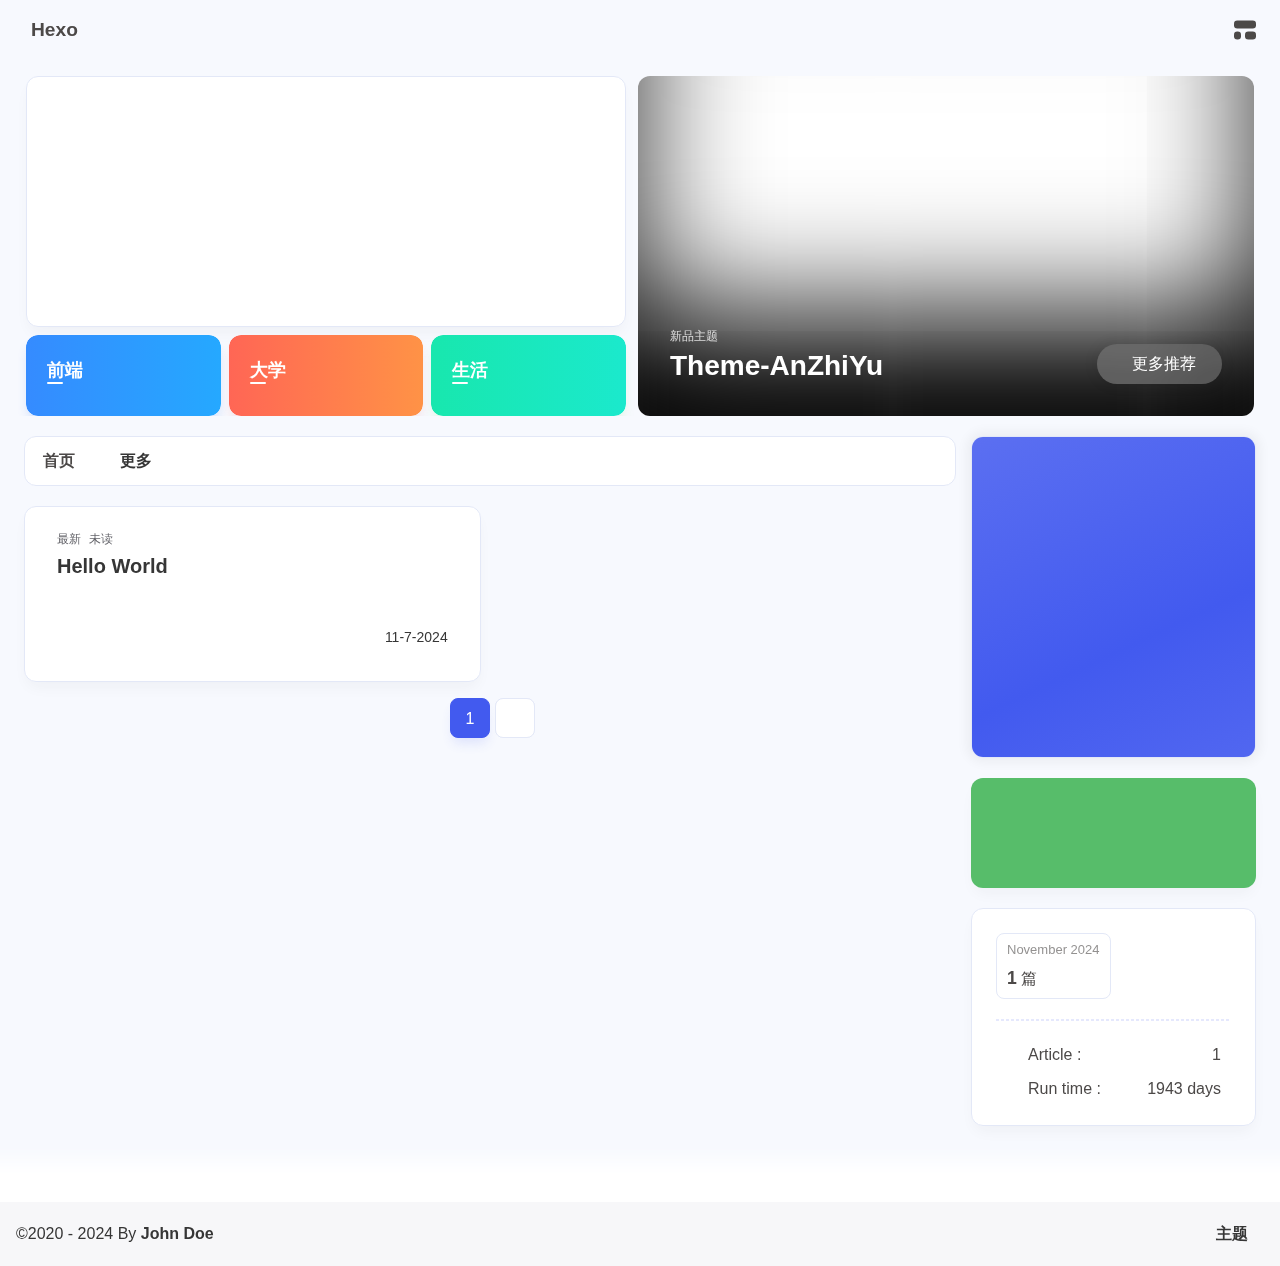
==== index.html @ 33c4eca9 "Site updated: 2024-11-07 22:04:02" ====
<!DOCTYPE html><html lang="en" data-theme="light"><head><meta charset="UTF-8"><meta http-equiv="X-UA-Compatible" content="IE=edge"><meta name="viewport" content="width=device-width, initial-scale=1.0, user-scalable=no"><title>Hexo</title><meta name="author" content="John Doe"><meta name="copyright" content="John Doe"><meta name="format-detection" content="telephone=no"><meta name="theme-color" content="#f7f9fe"><meta name="mobile-web-app-capable" content="yes"><meta name="apple-touch-fullscreen" content="yes"><meta name="apple-mobile-web-app-title" content="Hexo"><meta name="application-name" content="Hexo"><meta name="apple-mobile-web-app-capable" content="yes"><meta name="apple-mobile-web-app-status-bar-style" content="#f7f9fe"><meta property="og:type" content="website"><meta property="og:title" content="Hexo"><meta property="og:url" content="http://example.com/index.html"><meta property="og:site_name" content="Hexo"><meta property="og:description"><meta property="og:locale" content="en"><meta property="og:image" content="https://bu.dusays.com/2023/04/27/64496e511b09c.jpg"><meta property="article:author" content="John Doe"><meta property="article:tag"><meta name="twitter:card" content="summary"><meta name="twitter:image" content="https://bu.dusays.com/2023/04/27/64496e511b09c.jpg"><meta name="description"><link rel="shortcut icon" href="/favicon.ico"><link rel="canonical" href="http://example.com/"><link rel="preconnect" href="//cdn.cbd.int"/><meta name="google-site-verification" content="xxx"/><meta name="baidu-site-verification" content="code-xxx"/><meta name="msvalidate.01" content="xxx"/><link rel="stylesheet" href="/css/index.css"><link rel="stylesheet" href="https://cdn.cbd.int/node-snackbar@0.1.16/dist/snackbar.min.css" media="print" onload="this.media='all'"><link rel="stylesheet" href="https://cdn.cbd.int/@fancyapps/ui@5.0.28/dist/fancybox/fancybox.css" media="print" onload="this.media='all'"><script>const GLOBAL_CONFIG = {
  linkPageTop: undefined,
  peoplecanvas: {"enable":true,"img":"https://upload-bbs.miyoushe.com/upload/2024/07/27/125766904/ba62475f396df9de3316a08ed9e65d86_5680958632268053399..png"},
  postHeadAiDescription: {"enable":true,"gptName":"AnZhiYu","mode":"local","switchBtn":false,"btnLink":"https://afdian.net/item/886a79d4db6711eda42a52540025c377","randomNum":3,"basicWordCount":1000,"key":"xxxx","Referer":"https://xx.xx/"},
  diytitle: {"enable":true,"leaveTitle":"w(ﾟДﾟ)w 不要走！再看看嘛！","backTitle":"♪(^∇^*)欢迎肥来！"},
  LA51: undefined,
  greetingBox: undefined,
  twikooEnvId: '',
  commentBarrageConfig:undefined,
  music_page_default: "nav_music",
  root: '/',
  preloader: {"source":3},
  friends_vue_info: undefined,
  navMusic: true,
  mainTone: undefined,
  authorStatus: undefined,
  algolia: undefined,
  localSearch: undefined,
  translate: {"defaultEncoding":2,"translateDelay":0,"msgToTraditionalChinese":"繁","msgToSimplifiedChinese":"简","rightMenuMsgToTraditionalChinese":"转为繁体","rightMenuMsgToSimplifiedChinese":"转为简体"},
  noticeOutdate: undefined,
  highlight: {"plugin":"highlight.js","highlightCopy":true,"highlightLang":true,"highlightHeightLimit":330},
  copy: {
    success: 'Copy successfully',
    error: 'Copy error',
    noSupport: 'The browser does not support'
  },
  relativeDate: {
    homepage: false,
    simplehomepage: true,
    post: false
  },
  runtime: 'days',
  date_suffix: {
    just: 'Just',
    min: 'minutes ago',
    hour: 'hours ago',
    day: 'days ago',
    month: 'months ago'
  },
  copyright: {"copy":true,"copyrightEbable":false,"limitCount":50,"languages":{"author":"Author: John Doe","link":"Link: ","source":"Source: Hexo","info":"Copyright is owned by the author. For commercial reprints, please contact the author for authorization. For non-commercial reprints, please indicate the source.","copySuccess":"Copy success, copy and reprint please mark the address of this article"}},
  lightbox: 'fancybox',
  Snackbar: {"chs_to_cht":"Traditional Chinese Activated Manually","cht_to_chs":"Simplified Chinese Activated Manually","day_to_night":"Dark Mode Activated Manually","night_to_day":"Light Mode Activated Manually","bgLight":"#425AEF","bgDark":"#1f1f1f","position":"top-center"},
  source: {
    justifiedGallery: {
      js: 'https://cdn.cbd.int/flickr-justified-gallery@2.1.2/dist/fjGallery.min.js',
      css: 'https://cdn.cbd.int/flickr-justified-gallery@2.1.2/dist/fjGallery.css'
    }
  },
  isPhotoFigcaption: false,
  islazyload: true,
  isAnchor: false,
  shortcutKey: undefined,
  autoDarkmode: true
}</script><script id="config-diff">var GLOBAL_CONFIG_SITE = {
  configTitle: 'Hexo',
  title: 'Hexo',
  postAI: '',
  pageFillDescription: '',
  isPost: false,
  isHome: true,
  isHighlightShrink: false,
  isToc: false,
  postUpdate: '2024-11-07 22:03:52',
  postMainColor: '',
}</script><noscript><style type="text/css">
  #nav {
    opacity: 1
  }
  .justified-gallery img {
    opacity: 1
  }

  #recent-posts time,
  #post-meta time {
    display: inline !important
  }
</style></noscript><script>(win=>{
      win.saveToLocal = {
        set: (key, value, ttl) => {
          if (ttl === 0) return
          const now = Date.now()
          const expiry = now + ttl * 86400000
          const item = {
            value,
            expiry
          }
          localStorage.setItem(key, JSON.stringify(item))
        },
      
        get: key => {
          const itemStr = localStorage.getItem(key)
      
          if (!itemStr) {
            return undefined
          }
          const item = JSON.parse(itemStr)
          const now = Date.now()
      
          if (now > item.expiry) {
            localStorage.removeItem(key)
            return undefined
          }
          return item.value
        }
      }
    
      win.getScript = (url, attr = {}) => new Promise((resolve, reject) => {
        const script = document.createElement('script')
        script.src = url
        script.async = true
        script.onerror = reject
        script.onload = script.onreadystatechange = function() {
          const loadState = this.readyState
          if (loadState && loadState !== 'loaded' && loadState !== 'complete') return
          script.onload = script.onreadystatechange = null
          resolve()
        }

        Object.keys(attr).forEach(key => {
          script.setAttribute(key, attr[key])
        })

        document.head.appendChild(script)
      })
    
      win.getCSS = (url, id = false) => new Promise((resolve, reject) => {
        const link = document.createElement('link')
        link.rel = 'stylesheet'
        link.href = url
        if (id) link.id = id
        link.onerror = reject
        link.onload = link.onreadystatechange = function() {
          const loadState = this.readyState
          if (loadState && loadState !== 'loaded' && loadState !== 'complete') return
          link.onload = link.onreadystatechange = null
          resolve()
        }
        document.head.appendChild(link)
      })
    
      win.activateDarkMode = () => {
        document.documentElement.setAttribute('data-theme', 'dark')
        if (document.querySelector('meta[name="theme-color"]') !== null) {
          document.querySelector('meta[name="theme-color"]').setAttribute('content', '#18171d')
        }
      }
      win.activateLightMode = () => {
        document.documentElement.setAttribute('data-theme', 'light')
        if (document.querySelector('meta[name="theme-color"]') !== null) {
          document.querySelector('meta[name="theme-color"]').setAttribute('content', '#f7f9fe')
        }
      }
      const t = saveToLocal.get('theme')
    
          const isDarkMode = window.matchMedia('(prefers-color-scheme: dark)').matches
          const isLightMode = window.matchMedia('(prefers-color-scheme: light)').matches
          const isNotSpecified = window.matchMedia('(prefers-color-scheme: no-preference)').matches
          const hasNoSupport = !isDarkMode && !isLightMode && !isNotSpecified

          if (t === undefined) {
            if (isLightMode) activateLightMode()
            else if (isDarkMode) activateDarkMode()
            else if (isNotSpecified || hasNoSupport) {
              const now = new Date()
              const hour = now.getHours()
              const isNight = hour <= 6 || hour >= 18
              isNight ? activateDarkMode() : activateLightMode()
            }
            window.matchMedia('(prefers-color-scheme: dark)').addListener(e => {
              if (saveToLocal.get('theme') === undefined) {
                e.matches ? activateDarkMode() : activateLightMode()
              }
            })
          } else if (t === 'light') activateLightMode()
          else activateDarkMode()
        
      const asideStatus = saveToLocal.get('aside-status')
      if (asideStatus !== undefined) {
        if (asideStatus === 'hide') {
          document.documentElement.classList.add('hide-aside')
        } else {
          document.documentElement.classList.remove('hide-aside')
        }
      }
    
      const detectApple = () => {
        if(/iPad|iPhone|iPod|Macintosh/.test(navigator.userAgent)){
          document.documentElement.classList.add('apple')
        }
      }
      detectApple()
    })(window)</script><meta name="generator" content="Hexo 7.3.0"></head><body data-type="anzhiyu"><div id="web_bg"></div><div id="an_music_bg"></div><div id="loading-box" onclick="document.getElementById(&quot;loading-box&quot;).classList.add(&quot;loaded&quot;)"><div class="loading-bg"><img class="loading-img nolazyload" alt="加载头像" src="https://npm.elemecdn.com/anzhiyu-blog-static@1.0.4/img/avatar.jpg"/><div class="loading-image-dot"></div></div></div><script>const preloader = {
  endLoading: () => {
    document.getElementById('loading-box').classList.add("loaded");
  },
  initLoading: () => {
    document.getElementById('loading-box').classList.remove("loaded")
  }
}
window.addEventListener('load',()=> { preloader.endLoading() })
setTimeout(function(){preloader.endLoading();},10000)

if (true) {
  document.addEventListener('pjax:send', () => { preloader.initLoading() })
  document.addEventListener('pjax:complete', () => { preloader.endLoading() })
}</script><link rel="stylesheet" href="https://cdn.cbd.int/anzhiyu-theme-static@1.1.10/progress_bar/progress_bar.css"/><script async="async" src="https://cdn.cbd.int/pace-js@1.2.4/pace.min.js" data-pace-options="{ &quot;restartOnRequestAfter&quot;:false,&quot;eventLag&quot;:false}"></script><div class="page" id="body-wrap"><header class="not-top-img" id="page-header"><nav id="nav"><div id="nav-group"><span id="blog_name"><a id="site-name" href="/" accesskey="h"><div class="title">Hexo</div><i class="anzhiyufont anzhiyu-icon-house-chimney"></i></a></span><div class="mask-name-container"><div id="name-container"><a id="page-name" href="javascript:anzhiyu.scrollToDest(0, 500)">PAGE_NAME</a></div></div><div id="menus"></div><div id="nav-right"><div class="nav-button" id="randomPost_button"><a class="site-page" onclick="toRandomPost()" title="随机前往一个文章" href="javascript:void(0);"><i class="anzhiyufont anzhiyu-icon-dice"></i></a></div><input id="center-console" type="checkbox"/><label class="widget" for="center-console" title="中控台" onclick="anzhiyu.switchConsole();"><i class="left"></i><i class="widget center"></i><i class="widget right"></i></label><div id="console"><div class="console-card-group-reward"><ul class="reward-all console-card"><li class="reward-item"><a href="https://npm.elemecdn.com/anzhiyu-blog@1.1.6/img/post/common/qrcode-weichat.png" target="_blank"><img class="post-qr-code-img" alt="微信" src= "[data-uri]" onerror="this.onerror=null,this.src=&quot;/img/404.jpg&quot;" data-lazy-src="https://npm.elemecdn.com/anzhiyu-blog@1.1.6/img/post/common/qrcode-weichat.png"/></a><div class="post-qr-code-desc">微信</div></li><li class="reward-item"><a href="https://npm.elemecdn.com/anzhiyu-blog@1.1.6/img/post/common/qrcode-alipay.png" target="_blank"><img class="post-qr-code-img" alt="支付宝" src= "[data-uri]" onerror="this.onerror=null,this.src=&quot;/img/404.jpg&quot;" data-lazy-src="https://npm.elemecdn.com/anzhiyu-blog@1.1.6/img/post/common/qrcode-alipay.png"/></a><div class="post-qr-code-desc">支付宝</div></li></ul></div><div class="console-card-group"><div class="console-card-group-left"><div class="console-card" id="card-newest-comments"><div class="card-content"><div class="author-content-item-tips">互动</div><span class="author-content-item-title"> Newest Comments</span></div><div class="aside-list"><span>loading...</span></div></div></div><div class="console-card-group-right"><div class="console-card tags"><div class="card-content"><div class="author-content-item-tips">兴趣点</div><span class="author-content-item-title">寻找你感兴趣的领域</span></div></div><div class="console-card history"><div class="item-headline"><i class="anzhiyufont anzhiyu-icon-box-archiv"></i><span>文章</span></div><div class="card-archives"><div class="item-headline"><i class="anzhiyufont anzhiyu-icon-archive"></i><span>Archives</span></div><ul class="card-archive-list"><li class="card-archive-list-item"><a class="card-archive-list-link" href="/archives/2024/11/"><span class="card-archive-list-date">November 2024</span><div class="card-archive-list-count-group"><span class="card-archive-list-count">1</span><span>篇</span></div></a></li></ul></div><hr/></div></div></div><div class="button-group"><div class="console-btn-item"><a class="darkmode_switchbutton" title="显示模式切换" href="javascript:void(0);"><i class="anzhiyufont anzhiyu-icon-moon"></i></a></div><div class="console-btn-item" id="consoleHideAside" onclick="anzhiyu.hideAsideBtn()" title="边栏显示控制"><a class="asideSwitch"><i class="anzhiyufont anzhiyu-icon-arrows-left-right"></i></a></div><div class="console-btn-item" id="consoleMusic" onclick="anzhiyu.musicToggle()" title="音乐开关"><a class="music-switch"><i class="anzhiyufont anzhiyu-icon-music"></i></a></div></div><div class="console-mask" onclick="anzhiyu.hideConsole()" href="javascript:void(0);"></div></div><div class="nav-button" id="nav-totop"><a class="totopbtn" href="javascript:void(0);"><i class="anzhiyufont anzhiyu-icon-arrow-up"></i><span id="percent" onclick="anzhiyu.scrollToDest(0,500)">0</span></a></div><div id="toggle-menu"><a class="site-page" href="javascript:void(0);" title="切换"><i class="anzhiyufont anzhiyu-icon-bars"></i></a></div></div></div></nav></header><main id="blog-container"><div id="home_top"><div class="swiper_container_card" style="height: auto;width: 100%"><div id="bannerGroup"><div id="random-banner"><canvas id="peoplecanvas"></canvas><a id="random-hover" href="javascript:toRandomPost()"><i class="anzhiyufont anzhiyu-icon-paper-plane"></i><div class="bannerText">随便逛逛<i class="anzhiyufont anzhiyu-icon-arrow-right"></i></div></a></div><div class="categoryGroup"><div class="categoryItem" style="box-shadow:var(--anzhiyu-shadow-blue)"><a class="categoryButton blue" href="/categories/%E5%89%8D%E7%AB%AF%E5%BC%80%E5%8F%91/"><span class="categoryButtonText">前端</span><i class="anzhiyufont anzhiyu-icon-dove"></i></a></div><div class="categoryItem" style="box-shadow:var(--anzhiyu-shadow-red)"><a class="categoryButton red" href="/categories/%E5%A4%A7%E5%AD%A6%E7%94%9F%E6%B6%AF/"><span class="categoryButtonText">大学</span><i class="anzhiyufont anzhiyu-icon-fire"></i></a></div><div class="categoryItem" style="box-shadow:var(--anzhiyu-shadow-green)"><a class="categoryButton green" href="/categories/%E7%94%9F%E6%B4%BB%E6%97%A5%E5%B8%B8/"><span class="categoryButtonText">生活</span><i class="anzhiyufont anzhiyu-icon-book"></i></a></div></div></div><div class="topGroup"><div class="recent-post-item" onclick="pjax.loadUrl(&quot;/2024/11/07/hello-world/&quot;)"><div class="post_cover left_radius"><a href="2024/11/07/hello-world/" title="Hello World"><span class="recent-post-top-text">荐</span><img class="post_bg" onerror="this.onerror=null;this.src='/img/404.jpg'" alt="cover"></a></div><div class="recent-post-info"><a class="article-title" href="2024/11/07/hello-world/" title="Hello World">Hello World</a></div></div><a class="todayCard" id="todayCard" target="_blank" rel="noopener" href="https://docs.anheyu.com/" style="z-index: 1;"><div class="todayCard-info"><div class="todayCard-tips">新品主题</div><div class="todayCard-title">Theme-AnZhiYu</div></div><img class="todayCard-cover" src= "[data-uri]" onerror="this.onerror=null,this.src=&quot;/img/404.jpg&quot;" data-lazy-src="https://bu.dusays.com/2023/05/13/645fa3cf90d70.webp" onerror="this.onerror=null;this.src='/img/404.jpg'" alt="封面"><div class="banner-button-group"><div class="banner-button" onclick="event.stopPropagation();event.preventDefault();anzhiyu.hideTodayCard();"><i class="anzhiyufont anzhiyu-icon-arrow-circle-right"></i><span class="banner-button-text">更多推荐</span></div></div></a></div><link rel="stylesheet"></div></div><div class="layout" id="content-inner"><div class="recent-posts" id="recent-posts"><div id="categoryBar"><div class="category-bar" id="category-bar"><div id="catalog-bar"><div id="catalog-list"><div class="catalog-list-item" id="首页"><a href="/">首页</a></div></div><div class="category-bar-next" id="category-bar-next" onclick="anzhiyu.scrollCategoryBarToRight()"><i class="anzhiyufont anzhiyu-icon-angle-double-right"></i></div><a class="catalog-more" href="/categories/">更多</a></div></div></div><div class="recent-post-item lastestpost-item" onclick="pjax.loadUrl('/2024/11/07/hello-world/')"><div class="recent-post-info no-cover"><div class="recent-post-info-top"><div class="recent-post-info-top-tips"><span class="newPost">最新</span><a class="unvisited-post" href="/2024/11/07/hello-world/" title="Hello World">未读</a></div><a class="article-title" href="/2024/11/07/hello-world/" title="Hello World">Hello World</a></div><div class="article-meta-wrap"><span class="post-meta-date"><i class="anzhiyufont anzhiyu-icon-calendar-days" style="font-size: 15px; display:none"></i><span class="article-meta-label">Created</span><time datetime="2024-11-07T13:54:22.988Z" title="Created 2024-11-07 21:54:22" time="2024-11-07 21:54:22">2024-11-07</time><time class="time_hidden" datetime="2024-11-07T13:54:22.988Z" title="Updated 2024-11-07 21:54:22" time="2024-11-07 21:54:22">2024-11-07</time></span></div><div class="content">Welcome to Hexo! This is your very first post. Check documentation for more info. If you get any problems when using Hexo, you can find the answer in troubleshooting or you can ask me on GitHub.
Quick StartCreate a new post1$ hexo new &quot;My New Post&quot;

More info: Writing
Run server1$ hexo server

More info: Server
Generate static files1$ hexo generate

More info: Generating
Deploy to remote sites1$ hexo deploy

More info: Deployment
</div></div></div><nav id="pagination"><div class="pagination"><span class="page-number current">1</span><div class="toPageGroup"><input id="toPageText" oninput="value=value.replace(/[^0-9]/g,'')" maxlength="3" onkeyup="this.value=this.value.replace(/[^u4e00-u9fa5w]/g,'')" aria-label="toPage"><a id="toPageButton" onclick="anzhiyu.toPage()"><i class="anzhiyufont anzhiyu-icon-angles-right" style="font-weight: inherit; font-size: 1rem;"></i></a></div></div></nav></div><div class="aside-content" id="aside-content"><div class="card-widget card-info"><div class="card-content"><div class="author-info-avatar"><img class="avatar-img" src= "[data-uri]" onerror="this.onerror=null,this.src=&quot;/img/404.jpg&quot;" data-lazy-src="https://bu.dusays.com/2023/04/27/64496e511b09c.jpg" onerror="this.onerror=null;this.src='/img/friend_404.gif'" alt="avatar"/></div><div class="author-info__description"></div></div></div><div class="card-widget anzhiyu-right-widget" id="card-wechat" onclick="null"><div id="flip-wrapper"><div id="flip-content"><div class="face" style="background: url(https://bu.dusays.com/2023/01/13/63c02edf44033.png) center center / 100% no-repeat"></div><div class="back face" style="background: url(https://bu.dusays.com/2023/05/13/645fa415e8694.png) center center / 100% no-repeat"></div></div></div></div><div class="sticky_layout"><div class="card-widget"><div class="card-archives"><div class="item-headline"><i class="anzhiyufont anzhiyu-icon-archive"></i><span>Archives</span></div><ul class="card-archive-list"><li class="card-archive-list-item"><a class="card-archive-list-link" href="/archives/2024/11/"><span class="card-archive-list-date">November 2024</span><div class="card-archive-list-count-group"><span class="card-archive-list-count">1</span><span>篇</span></div></a></li></ul></div><hr/><div class="card-webinfo"><div class="item-headline"><i class="anzhiyufont anzhiyu-icon-chart-line"></i><span>Info</span></div><div class="webinfo"><div class="webinfo-item"><div class="webinfo-item-title"><i class="anzhiyufont anzhiyu-icon-file-lines"></i><div class="item-name">Article :</div></div><div class="item-count">1</div></div><div class="webinfo-item"><div class="webinfo-item-title"><i class="anzhiyufont anzhiyu-icon-stopwatch"></i><div class="item-name">Run time :</div></div><div class="item-count" id="runtimeshow" data-publishDate="2021-03-31T16:00:00.000Z"><i class="anzhiyufont anzhiyu-icon-spinner anzhiyu-spin"></i></div></div></div></div></div></div></div></div></main><footer id="footer"><div id="footer-wrap"></div><div id="footer-bar"><div class="footer-bar-links"><div class="footer-bar-left"><div id="footer-bar-tips"><div class="copyright">&copy;2020 - 2024 By <a class="footer-bar-link" href="/" title="John Doe" target="_blank">John Doe</a></div></div><div id="footer-type-tips"></div></div><div class="footer-bar-right"><a class="footer-bar-link" target="_blank" rel="noopener" href="https://github.com/anzhiyu-c/hexo-theme-anzhiyu" title="主题">主题</a></div></div></div></footer></div><div id="sidebar"><div id="menu-mask"></div><div id="sidebar-menus"><div class="sidebar-site-data site-data is-center"><a href="/archives/" title="archive"><div class="headline">Articles</div><div class="length-num">1</div></a><a href="/tags/" title="tag"><div class="headline">Tags</div><div class="length-num">0</div></a><a href="/categories/" title="category"><div class="headline">Categories</div><div class="length-num">0</div></a></div><span class="sidebar-menu-item-title">Function</span><div class="sidebar-menu-item"><a class="darkmode_switchbutton menu-child" href="javascript:void(0);" title="Display Mode"><i class="anzhiyufont anzhiyu-icon-circle-half-stroke"></i><span>Display Mode</span></a></div><div class="back-menu-list-groups"><div class="back-menu-list-group"><div class="back-menu-list-title">网页</div><div class="back-menu-list"><a class="back-menu-item" target="_blank" rel="noopener" href="https://blog.anheyu.com/" title="博客"><img class="back-menu-item-icon" src= "[data-uri]" onerror="this.onerror=null,this.src=&quot;/img/404.jpg&quot;" data-lazy-src="/img/favicon.ico" alt="博客"/><span class="back-menu-item-text">博客</span></a></div></div><div class="back-menu-list-group"><div class="back-menu-list-title">项目</div><div class="back-menu-list"><a class="back-menu-item" target="_blank" rel="noopener" href="https://image.anheyu.com/" title="安知鱼图床"><img class="back-menu-item-icon" src= "[data-uri]" onerror="this.onerror=null,this.src=&quot;/img/404.jpg&quot;" data-lazy-src="https://image.anheyu.com/favicon.ico" alt="安知鱼图床"/><span class="back-menu-item-text">安知鱼图床</span></a></div></div></div><span class="sidebar-menu-item-title">标签</span></div></div><div id="rightside"><div id="rightside-config-hide"><button id="translateLink" type="button" title="Switch Between Traditional Chinese And Simplified Chinese">繁</button><button id="darkmode" type="button" title="Switch Between Light And Dark Mode"><i class="anzhiyufont anzhiyu-icon-circle-half-stroke"></i></button><button id="hide-aside-btn" type="button" title="Toggle between single-column and double-column"><i class="anzhiyufont anzhiyu-icon-arrows-left-right"></i></button></div><div id="rightside-config-show"><button id="rightside-config" type="button" title="Setting"><i class="anzhiyufont anzhiyu-icon-gear"></i></button><button id="go-up" type="button" title="Back To Top"><i class="anzhiyufont anzhiyu-icon-arrow-up"></i></button></div></div><div id="nav-music"><a id="nav-music-hoverTips" onclick="anzhiyu.musicToggle()" accesskey="m">播放音乐</a><div id="console-music-bg"></div><meting-js id="8152976493" server="netease" type="playlist" mutex="true" preload="none" theme="var(--anzhiyu-main)" data-lrctype="0" order="random" volume="0.7"></meting-js></div><div id="rightMenu"><div class="rightMenu-group rightMenu-small"><div class="rightMenu-item" id="menu-backward"><i class="anzhiyufont anzhiyu-icon-arrow-left"></i></div><div class="rightMenu-item" id="menu-forward"><i class="anzhiyufont anzhiyu-icon-arrow-right"></i></div><div class="rightMenu-item" id="menu-refresh"><i class="anzhiyufont anzhiyu-icon-arrow-rotate-right" style="font-size: 1rem;"></i></div><div class="rightMenu-item" id="menu-top"><i class="anzhiyufont anzhiyu-icon-arrow-up"></i></div></div><div class="rightMenu-group rightMenu-line rightMenuPlugin"><div class="rightMenu-item" id="menu-copytext"><i class="anzhiyufont anzhiyu-icon-copy"></i><span>复制选中文本</span></div><div class="rightMenu-item" id="menu-pastetext"><i class="anzhiyufont anzhiyu-icon-paste"></i><span>粘贴文本</span></div><a class="rightMenu-item" id="menu-commenttext"><i class="anzhiyufont anzhiyu-icon-comment-medical"></i><span>引用到评论</span></a><div class="rightMenu-item" id="menu-newwindow"><i class="anzhiyufont anzhiyu-icon-window-restore"></i><span>新窗口打开</span></div><div class="rightMenu-item" id="menu-copylink"><i class="anzhiyufont anzhiyu-icon-link"></i><span>复制链接地址</span></div><div class="rightMenu-item" id="menu-copyimg"><i class="anzhiyufont anzhiyu-icon-images"></i><span>复制此图片</span></div><div class="rightMenu-item" id="menu-downloadimg"><i class="anzhiyufont anzhiyu-icon-download"></i><span>下载此图片</span></div><div class="rightMenu-item" id="menu-newwindowimg"><i class="anzhiyufont anzhiyu-icon-window-restore"></i><span>新窗口打开图片</span></div><div class="rightMenu-item" id="menu-search"><i class="anzhiyufont anzhiyu-icon-magnifying-glass"></i><span>站内搜索</span></div><div class="rightMenu-item" id="menu-searchBaidu"><i class="anzhiyufont anzhiyu-icon-magnifying-glass"></i><span>百度搜索</span></div><div class="rightMenu-item" id="menu-music-toggle"><i class="anzhiyufont anzhiyu-icon-play"></i><span>播放音乐</span></div><div class="rightMenu-item" id="menu-music-back"><i class="anzhiyufont anzhiyu-icon-backward"></i><span>切换到上一首</span></div><div class="rightMenu-item" id="menu-music-forward"><i class="anzhiyufont anzhiyu-icon-forward"></i><span>切换到下一首</span></div><div class="rightMenu-item" id="menu-music-playlist" onclick="window.open(&quot;https://y.qq.com/n/ryqq/playlist/8802438608&quot;, &quot;_blank&quot;);" style="display: none;"><i class="anzhiyufont anzhiyu-icon-radio"></i><span>查看所有歌曲</span></div><div class="rightMenu-item" id="menu-music-copyMusicName"><i class="anzhiyufont anzhiyu-icon-copy"></i><span>复制歌名</span></div></div><div class="rightMenu-group rightMenu-line rightMenuOther"><a class="rightMenu-item menu-link" id="menu-randomPost"><i class="anzhiyufont anzhiyu-icon-shuffle"></i><span>随便逛逛</span></a><a class="rightMenu-item menu-link" href="/categories/"><i class="anzhiyufont anzhiyu-icon-cube"></i><span>博客分类</span></a><a class="rightMenu-item menu-link" href="/tags/"><i class="anzhiyufont anzhiyu-icon-tags"></i><span>文章标签</span></a></div><div class="rightMenu-group rightMenu-line rightMenuOther"><a class="rightMenu-item" id="menu-copy" href="javascript:void(0);"><i class="anzhiyufont anzhiyu-icon-copy"></i><span>复制地址</span></a><a class="rightMenu-item" id="menu-commentBarrage" href="javascript:void(0);"><i class="anzhiyufont anzhiyu-icon-message"></i><span class="menu-commentBarrage-text">关闭热评</span></a><a class="rightMenu-item" id="menu-darkmode" href="javascript:void(0);"><i class="anzhiyufont anzhiyu-icon-circle-half-stroke"></i><span class="menu-darkmode-text">深色模式</span></a><a class="rightMenu-item" id="menu-translate" href="javascript:void(0);"><i class="anzhiyufont anzhiyu-icon-language"></i><span>轉為繁體</span></a></div></div><div id="rightmenu-mask"></div><div><script src="/js/utils.js"></script><script src="/js/main.js"></script><script src="/js/tw_cn.js"></script><script src="https://cdn.cbd.int/@fancyapps/ui@5.0.28/dist/fancybox/fancybox.umd.js"></script><script src="https://cdn.cbd.int/instant.page@5.2.0/instantpage.js" type="module"></script><script src="https://cdn.cbd.int/vanilla-lazyload@17.8.5/dist/lazyload.iife.min.js"></script><script src="https://cdn.cbd.int/node-snackbar@0.1.16/dist/snackbar.min.js"></script><canvas id="universe"></canvas><script async src="https://npm.elemecdn.com/anzhiyu-theme-static@1.0.0/dark/dark.js"></script><script>// 消除控制台打印
var HoldLog = console.log;
console.log = function () {};
let now1 = new Date();
queueMicrotask(() => {
  const Log = function () {
    HoldLog.apply(console, arguments);
  }; //在恢复前输出日志
  const grt = new Date("04/01/2021 00:00:00"); //此处修改你的建站时间或者网站上线时间
  now1.setTime(now1.getTime() + 250);
  const days = (now1 - grt) / 1000 / 60 / 60 / 24;
  const dnum = Math.floor(days);
  const ascll = [
    `欢迎使用安知鱼!`,
    `生活明朗, 万物可爱`,
    `
        
       █████╗ ███╗   ██╗███████╗██╗  ██╗██╗██╗   ██╗██╗   ██╗
      ██╔══██╗████╗  ██║╚══███╔╝██║  ██║██║╚██╗ ██╔╝██║   ██║
      ███████║██╔██╗ ██║  ███╔╝ ███████║██║ ╚████╔╝ ██║   ██║
      ██╔══██║██║╚██╗██║ ███╔╝  ██╔══██║██║  ╚██╔╝  ██║   ██║
      ██║  ██║██║ ╚████║███████╗██║  ██║██║   ██║   ╚██████╔╝
      ╚═╝  ╚═╝╚═╝  ╚═══╝╚══════╝╚═╝  ╚═╝╚═╝   ╚═╝    ╚═════╝
        
        `,
    "已上线",
    dnum,
    "天",
    "©2020 By 安知鱼 V1.6.14",
  ];
  const ascll2 = [`NCC2-036`, `调用前置摄像头拍照成功，识别为【小笨蛋】.`, `Photo captured: `, `🤪`];

  setTimeout(
    Log.bind(
      console,
      `\n%c${ascll[0]} %c ${ascll[1]} %c ${ascll[2]} %c${ascll[3]}%c ${ascll[4]}%c ${ascll[5]}\n\n%c ${ascll[6]}\n`,
      "color:#425AEF",
      "",
      "color:#425AEF",
      "color:#425AEF",
      "",
      "color:#425AEF",
      ""
    )
  );
  setTimeout(
    Log.bind(
      console,
      `%c ${ascll2[0]} %c ${ascll2[1]} %c \n${ascll2[2]} %c\n${ascll2[3]}\n`,
      "color:white; background-color:#4fd953",
      "",
      "",
      'background:url("https://npm.elemecdn.com/anzhiyu-blog@1.1.6/img/post/common/tinggge.gif") no-repeat;font-size:450%'
    )
  );

  setTimeout(Log.bind(console, "%c WELCOME %c 你好，小笨蛋.", "color:white; background-color:#4f90d9", ""));

  setTimeout(
    console.warn.bind(
      console,
      "%c ⚡ Powered by 安知鱼 %c 你正在访问 John Doe 的博客.",
      "color:white; background-color:#f0ad4e",
      ""
    )
  );

  setTimeout(Log.bind(console, "%c W23-12 %c 你已打开控制台.", "color:white; background-color:#4f90d9", ""));

  setTimeout(
    console.warn.bind(console, "%c S013-782 %c 你现在正处于监控中.", "color:white; background-color:#d9534f", "")
  );
});</script><script async src="/anzhiyu/random.js"></script><div class="js-pjax"><script>if (typeof gsap === "object") {
  getScript("/js/anzhiyu/people.js", {defer:true})
} else {
  getScript("https://cdn.cbd.int/anzhiyu-theme-static@1.0.0/gsap/gsap.min.js").then(()=>{
    getScript("/js/anzhiyu/people.js", {defer:true})
  });
}</script><input type="hidden" name="page-type" id="page-type" value="anzhiyu"></div><script>var visitorMail = "";
</script><script async data-pjax src="https://cdn.cbd.int/anzhiyu-theme-static@1.0.0/waterfall/waterfall.js"></script><script src="https://lf3-cdn-tos.bytecdntp.com/cdn/expire-1-M/qrcodejs/1.0.0/qrcode.min.js"></script><link rel="stylesheet" href="https://cdn.cbd.int/anzhiyu-theme-static@1.1.9/icon/ali_iconfont_css.css"><link rel="stylesheet" href="https://cdn.cbd.int/anzhiyu-theme-static@1.0.0/aplayer/APlayer.min.css" media="print" onload="this.media='all'"><script src="https://cdn.cbd.int/anzhiyu-blog-static@1.0.1/js/APlayer.min.js"></script><script src="https://cdn.cbd.int/hexo-anzhiyu-music@1.0.1/assets/js/Meting2.min.js"></script><script src="https://cdn.cbd.int/pjax@0.2.8/pjax.min.js"></script><script>let pjaxSelectors = ["head > title","#config-diff","#body-wrap","#rightside-config-hide","#rightside-config-show",".js-pjax"]
var pjax = new Pjax({
  elements: 'a:not([target="_blank"])',
  selectors: pjaxSelectors,
  cacheBust: false,
  analytics: false,
  scrollRestoration: false
})

document.addEventListener('pjax:send', function () {
  // removeEventListener scroll 
  anzhiyu.removeGlobalFnEvent('pjax')
  anzhiyu.removeGlobalFnEvent('themeChange')

  document.getElementById('rightside').classList.remove('rightside-show')
  
  if (window.aplayers) {
    for (let i = 0; i < window.aplayers.length; i++) {
      if (!window.aplayers[i].options.fixed) {
        window.aplayers[i].destroy()
      }
    }
  }

  typeof typed === 'object' && typed.destroy()

  //reset readmode
  const $bodyClassList = document.body.classList
  $bodyClassList.contains('read-mode') && $bodyClassList.remove('read-mode')
})

document.addEventListener('pjax:complete', function () {
  window.refreshFn()

  document.querySelectorAll('script[data-pjax]').forEach(item => {
    const newScript = document.createElement('script')
    const content = item.text || item.textContent || item.innerHTML || ""
    Array.from(item.attributes).forEach(attr => newScript.setAttribute(attr.name, attr.value))
    newScript.appendChild(document.createTextNode(content))
    item.parentNode.replaceChild(newScript, item)
  })

  GLOBAL_CONFIG.islazyload && window.lazyLoadInstance.update()

  typeof panguInit === 'function' && panguInit()

  // google analytics
  typeof gtag === 'function' && gtag('config', '', {'page_path': window.location.pathname});

  // baidu analytics
  typeof _hmt === 'object' && _hmt.push(['_trackPageview',window.location.pathname]);

  typeof loadMeting === 'function' && document.getElementsByClassName('aplayer').length && loadMeting()

  // prismjs
  typeof Prism === 'object' && Prism.highlightAll()
})

document.addEventListener('pjax:error', e => {
  if (e.request.status === 404) {
    pjax.loadUrl('/404.html')
  }
})</script><script charset="UTF-8" src="https://cdn.cbd.int/anzhiyu-theme-static@1.1.5/accesskey/accesskey.js"></script></div><div id="popup-window"><div class="popup-window-title">通知</div><div class="popup-window-divider"></div><div class="popup-window-content"><div class="popup-tip">你好呀</div><div class="popup-link"><i class="anzhiyufont anzhiyu-icon-arrow-circle-right"></i></div></div></div></body></html>
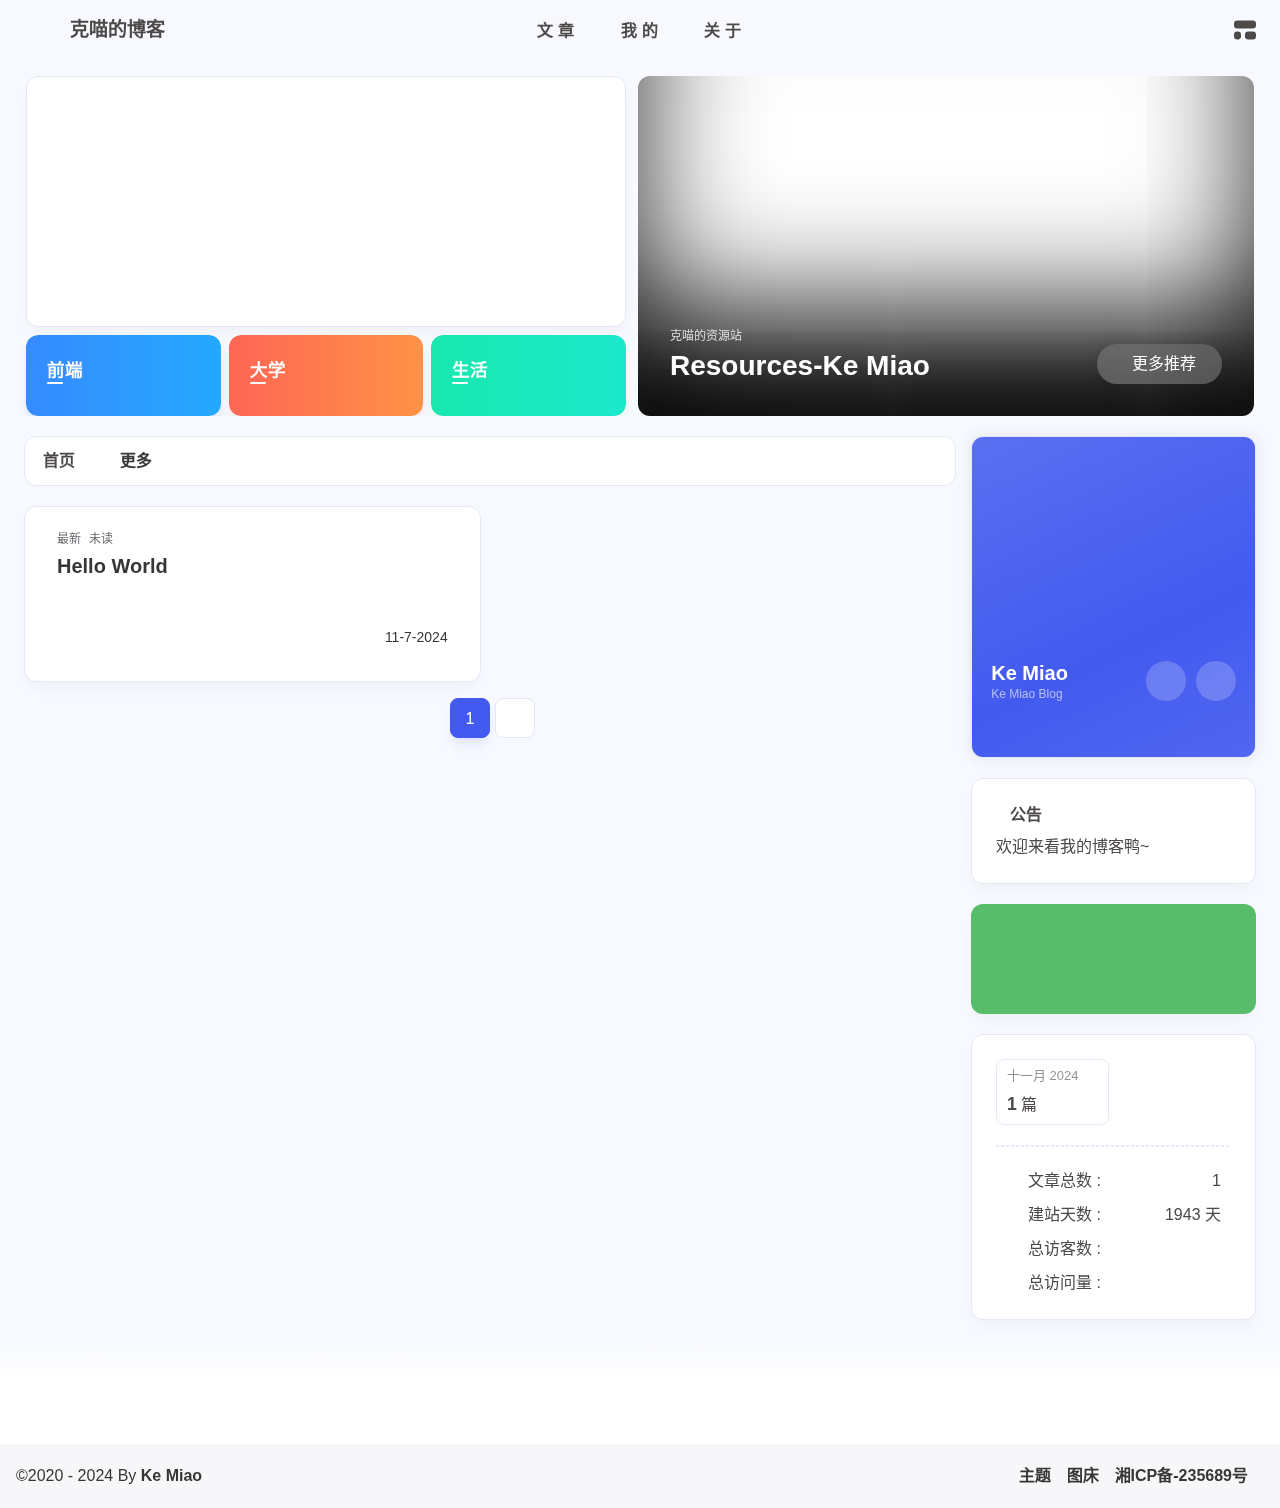
==== commit 8b2d7255: "Site updated: 2024-11-07 22:32:11" ====
--- a/index.html
+++ b/index.html
@@ -1,4 +1,11 @@
-<!DOCTYPE html><html lang="en" data-theme="light"><head><meta charset="UTF-8"><meta http-equiv="X-UA-Compatible" content="IE=edge"><meta name="viewport" content="width=device-width, initial-scale=1.0, user-scalable=no"><title>Hexo</title><meta name="author" content="John Doe"><meta name="copyright" content="John Doe"><meta name="format-detection" content="telephone=no"><meta name="theme-color" content="#f7f9fe"><meta name="mobile-web-app-capable" content="yes"><meta name="apple-touch-fullscreen" content="yes"><meta name="apple-mobile-web-app-title" content="Hexo"><meta name="application-name" content="Hexo"><meta name="apple-mobile-web-app-capable" content="yes"><meta name="apple-mobile-web-app-status-bar-style" content="#f7f9fe"><meta property="og:type" content="website"><meta property="og:title" content="Hexo"><meta property="og:url" content="http://example.com/index.html"><meta property="og:site_name" content="Hexo"><meta property="og:description"><meta property="og:locale" content="en"><meta property="og:image" content="https://bu.dusays.com/2023/04/27/64496e511b09c.jpg"><meta property="article:author" content="John Doe"><meta property="article:tag"><meta name="twitter:card" content="summary"><meta name="twitter:image" content="https://bu.dusays.com/2023/04/27/64496e511b09c.jpg"><meta name="description"><link rel="shortcut icon" href="/favicon.ico"><link rel="canonical" href="http://example.com/"><link rel="preconnect" href="//cdn.cbd.int"/><meta name="google-site-verification" content="xxx"/><meta name="baidu-site-verification" content="code-xxx"/><meta name="msvalidate.01" content="xxx"/><link rel="stylesheet" href="/css/index.css"><link rel="stylesheet" href="https://cdn.cbd.int/node-snackbar@0.1.16/dist/snackbar.min.css" media="print" onload="this.media='all'"><link rel="stylesheet" href="https://cdn.cbd.int/@fancyapps/ui@5.0.28/dist/fancybox/fancybox.css" media="print" onload="this.media='all'"><script>const GLOBAL_CONFIG = {
+<!DOCTYPE html><html lang="zh-CN" data-theme="light"><head><meta charset="UTF-8"><meta http-equiv="X-UA-Compatible" content="IE=edge"><meta name="viewport" content="width=device-width, initial-scale=1.0, user-scalable=no"><title>克喵的博客 - Ke Miao Blog</title><meta name="keywords" content="Android,Web,iOS,macOS,Windows,工具"><meta name="author" content="Ke Miao"><meta name="copyright" content="Ke Miao"><meta name="format-detection" content="telephone=no"><meta name="theme-color" content="#f7f9fe"><meta name="mobile-web-app-capable" content="yes"><meta name="apple-touch-fullscreen" content="yes"><meta name="apple-mobile-web-app-title" content="克喵的博客"><meta name="application-name" content="克喵的博客"><meta name="apple-mobile-web-app-capable" content="yes"><meta name="apple-mobile-web-app-status-bar-style" content="#f7f9fe"><meta property="og:type" content="website"><meta property="og:title" content="克喵的博客"><meta property="og:url" content="http://example.com/index.html"><meta property="og:site_name" content="克喵的博客"><meta property="og:description" content="一个致力于分享资源的博客。"><meta property="og:locale" content="zh-CN"><meta property="og:image" content="https://bu.dusays.com/2024/11/05/6729eb59b954f.jpg"><meta property="article:author" content="Ke Miao"><meta property="article:tag" content="Android,Web,iOS,macOS,Windows,工具"><meta name="twitter:card" content="summary"><meta name="twitter:image" content="https://bu.dusays.com/2024/11/05/6729eb59b954f.jpg"><meta name="description" content="一个致力于分享资源的博客。"><link rel="shortcut icon" href="https://oss.tool.lu/cache/202411/07/190000lbd0izlwi8libx8k.jpg.icon.ico"><link rel="canonical" href="http://example.com/"><link rel="preconnect" href="//cdn.cbd.int"/><link rel="preconnect" href="//hm.baidu.com"/><link rel="preconnect" href="//busuanzi.ibruce.info"/><meta name="google-site-verification" content="xxx"/><meta name="baidu-site-verification" content="code-xxx"/><meta name="msvalidate.01" content="xxx"/><link rel="stylesheet" href="/css/index.css"><link rel="stylesheet" href="https://cdn.cbd.int/@fortawesome/fontawesome-free@6.4.0/css/all.min.css" media="print" onload="this.media='all'"><link rel="stylesheet" href="https://cdn.cbd.int/node-snackbar@0.1.16/dist/snackbar.min.css" media="print" onload="this.media='all'"><link rel="stylesheet" href="https://cdn.cbd.int/@fancyapps/ui@5.0.28/dist/fancybox/fancybox.css" media="print" onload="this.media='all'"><script>var _hmt = _hmt || [];
+(function() {
+  var hm = document.createElement("script");
+  hm.src = "https://hm.baidu.com/hm.js?653e10fe415a856ea9dbbba55f4e3516";
+  var s = document.getElementsByTagName("script")[0]; 
+  s.parentNode.insertBefore(hm, s);
+})();
+</script><script>const GLOBAL_CONFIG = {
   linkPageTop: undefined,
   peoplecanvas: {"enable":true,"img":"https://upload-bbs.miyoushe.com/upload/2024/07/27/125766904/ba62475f396df9de3316a08ed9e65d86_5680958632268053399..png"},
   postHeadAiDescription: {"enable":true,"gptName":"AnZhiYu","mode":"local","switchBtn":false,"btnLink":"https://afdian.net/item/886a79d4db6711eda42a52540025c377","randomNum":3,"basicWordCount":1000,"key":"xxxx","Referer":"https://xx.xx/"},
@@ -6,13 +13,13 @@
   LA51: undefined,
   greetingBox: undefined,
   twikooEnvId: '',
-  commentBarrageConfig:undefined,
+  commentBarrageConfig:{"enable":true,"maxBarrage":1,"barrageTime":4000,"accessToken":"","mailMd5":""},
   music_page_default: "nav_music",
   root: '/',
   preloader: {"source":3},
   friends_vue_info: undefined,
   navMusic: true,
-  mainTone: undefined,
+  mainTone: {"mode":"api","api":"https://img2color-go.vercel.app/api?img=","cover_change":true},
   authorStatus: undefined,
   algolia: undefined,
   localSearch: undefined,
@@ -20,26 +27,26 @@
   noticeOutdate: undefined,
   highlight: {"plugin":"highlight.js","highlightCopy":true,"highlightLang":true,"highlightHeightLimit":330},
   copy: {
-    success: 'Copy successfully',
-    error: 'Copy error',
-    noSupport: 'The browser does not support'
+    success: '复制成功',
+    error: '复制错误',
+    noSupport: '浏览器不支持'
   },
   relativeDate: {
     homepage: false,
     simplehomepage: true,
     post: false
   },
-  runtime: 'days',
+  runtime: '天',
   date_suffix: {
-    just: 'Just',
-    min: 'minutes ago',
-    hour: 'hours ago',
-    day: 'days ago',
-    month: 'months ago'
+    just: '刚刚',
+    min: '分钟前',
+    hour: '小时前',
+    day: '天前',
+    month: '个月前'
   },
-  copyright: {"copy":true,"copyrightEbable":false,"limitCount":50,"languages":{"author":"Author: John Doe","link":"Link: ","source":"Source: Hexo","info":"Copyright is owned by the author. For commercial reprints, please contact the author for authorization. For non-commercial reprints, please indicate the source.","copySuccess":"Copy success, copy and reprint please mark the address of this article"}},
+  copyright: {"copy":true,"copyrightEbable":false,"limitCount":50,"languages":{"author":"作者: Ke Miao","link":"链接: ","source":"来源: 克喵的博客","info":"著作权归作者所有。商业转载请联系作者获得授权，非商业转载请注明出处。","copySuccess":"复制成功，复制和转载请标注本文地址"}},
   lightbox: 'fancybox',
-  Snackbar: {"chs_to_cht":"Traditional Chinese Activated Manually","cht_to_chs":"Simplified Chinese Activated Manually","day_to_night":"Dark Mode Activated Manually","night_to_day":"Light Mode Activated Manually","bgLight":"#425AEF","bgDark":"#1f1f1f","position":"top-center"},
+  Snackbar: {"chs_to_cht":"你已切换为繁体","cht_to_chs":"你已切换为简体","day_to_night":"你已切换为深色模式","night_to_day":"你已切换为浅色模式","bgLight":"#425AEF","bgDark":"#1f1f1f","position":"top-center"},
   source: {
     justifiedGallery: {
       js: 'https://cdn.cbd.int/flickr-justified-gallery@2.1.2/dist/fjGallery.min.js',
@@ -49,18 +56,18 @@
   isPhotoFigcaption: false,
   islazyload: true,
   isAnchor: false,
-  shortcutKey: undefined,
+  shortcutKey: {"enable":true,"delay":100,"shiftDelay":200},
   autoDarkmode: true
 }</script><script id="config-diff">var GLOBAL_CONFIG_SITE = {
-  configTitle: 'Hexo',
-  title: 'Hexo',
+  configTitle: '克喵的博客',
+  title: '克喵的博客',
   postAI: '',
-  pageFillDescription: '',
+  pageFillDescription: '一个致力于分享资源的博客',
   isPost: false,
   isHome: true,
   isHighlightShrink: false,
   isToc: false,
-  postUpdate: '2024-11-07 22:03:52',
+  postUpdate: '2024-11-07 22:32:01',
   postMainColor: '',
 }</script><noscript><style type="text/css">
   #nav {
@@ -189,7 +196,7 @@
         }
       }
       detectApple()
-    })(window)</script><meta name="generator" content="Hexo 7.3.0"></head><body data-type="anzhiyu"><div id="web_bg"></div><div id="an_music_bg"></div><div id="loading-box" onclick="document.getElementById(&quot;loading-box&quot;).classList.add(&quot;loaded&quot;)"><div class="loading-bg"><img class="loading-img nolazyload" alt="加载头像" src="https://npm.elemecdn.com/anzhiyu-blog-static@1.0.4/img/avatar.jpg"/><div class="loading-image-dot"></div></div></div><script>const preloader = {
+    })(window)</script><meta name="generator" content="Hexo 7.3.0"></head><body data-type="anzhiyu"><div id="web_bg"></div><div id="an_music_bg"></div><div id="loading-box" onclick="document.getElementById(&quot;loading-box&quot;).classList.add(&quot;loaded&quot;)"><div class="loading-bg"><img class="loading-img nolazyload" alt="加载头像" src="https://bu.dusays.com/2024/11/05/6729eb59b954f.jpg"/><div class="loading-image-dot"></div></div></div><script>const preloader = {
   endLoading: () => {
     document.getElementById('loading-box').classList.add("loaded");
   },
@@ -203,7 +210,31 @@
 if (true) {
   document.addEventListener('pjax:send', () => { preloader.initLoading() })
   document.addEventListener('pjax:complete', () => { preloader.endLoading() })
-}</script><link rel="stylesheet" href="https://cdn.cbd.int/anzhiyu-theme-static@1.1.10/progress_bar/progress_bar.css"/><script async="async" src="https://cdn.cbd.int/pace-js@1.2.4/pace.min.js" data-pace-options="{ &quot;restartOnRequestAfter&quot;:false,&quot;eventLag&quot;:false}"></script><div class="page" id="body-wrap"><header class="not-top-img" id="page-header"><nav id="nav"><div id="nav-group"><span id="blog_name"><a id="site-name" href="/" accesskey="h"><div class="title">Hexo</div><i class="anzhiyufont anzhiyu-icon-house-chimney"></i></a></span><div class="mask-name-container"><div id="name-container"><a id="page-name" href="javascript:anzhiyu.scrollToDest(0, 500)">PAGE_NAME</a></div></div><div id="menus"></div><div id="nav-right"><div class="nav-button" id="randomPost_button"><a class="site-page" onclick="toRandomPost()" title="随机前往一个文章" href="javascript:void(0);"><i class="anzhiyufont anzhiyu-icon-dice"></i></a></div><input id="center-console" type="checkbox"/><label class="widget" for="center-console" title="中控台" onclick="anzhiyu.switchConsole();"><i class="left"></i><i class="widget center"></i><i class="widget right"></i></label><div id="console"><div class="console-card-group-reward"><ul class="reward-all console-card"><li class="reward-item"><a href="https://npm.elemecdn.com/anzhiyu-blog@1.1.6/img/post/common/qrcode-weichat.png" target="_blank"><img class="post-qr-code-img" alt="微信" src= "[data-uri]" onerror="this.onerror=null,this.src=&quot;/img/404.jpg&quot;" data-lazy-src="https://npm.elemecdn.com/anzhiyu-blog@1.1.6/img/post/common/qrcode-weichat.png"/></a><div class="post-qr-code-desc">微信</div></li><li class="reward-item"><a href="https://npm.elemecdn.com/anzhiyu-blog@1.1.6/img/post/common/qrcode-alipay.png" target="_blank"><img class="post-qr-code-img" alt="支付宝" src= "[data-uri]" onerror="this.onerror=null,this.src=&quot;/img/404.jpg&quot;" data-lazy-src="https://npm.elemecdn.com/anzhiyu-blog@1.1.6/img/post/common/qrcode-alipay.png"/></a><div class="post-qr-code-desc">支付宝</div></li></ul></div><div class="console-card-group"><div class="console-card-group-left"><div class="console-card" id="card-newest-comments"><div class="card-content"><div class="author-content-item-tips">互动</div><span class="author-content-item-title"> Newest Comments</span></div><div class="aside-list"><span>loading...</span></div></div></div><div class="console-card-group-right"><div class="console-card tags"><div class="card-content"><div class="author-content-item-tips">兴趣点</div><span class="author-content-item-title">寻找你感兴趣的领域</span></div></div><div class="console-card history"><div class="item-headline"><i class="anzhiyufont anzhiyu-icon-box-archiv"></i><span>文章</span></div><div class="card-archives"><div class="item-headline"><i class="anzhiyufont anzhiyu-icon-archive"></i><span>Archives</span></div><ul class="card-archive-list"><li class="card-archive-list-item"><a class="card-archive-list-link" href="/archives/2024/11/"><span class="card-archive-list-date">November 2024</span><div class="card-archive-list-count-group"><span class="card-archive-list-count">1</span><span>篇</span></div></a></li></ul></div><hr/></div></div></div><div class="button-group"><div class="console-btn-item"><a class="darkmode_switchbutton" title="显示模式切换" href="javascript:void(0);"><i class="anzhiyufont anzhiyu-icon-moon"></i></a></div><div class="console-btn-item" id="consoleHideAside" onclick="anzhiyu.hideAsideBtn()" title="边栏显示控制"><a class="asideSwitch"><i class="anzhiyufont anzhiyu-icon-arrows-left-right"></i></a></div><div class="console-btn-item" id="consoleMusic" onclick="anzhiyu.musicToggle()" title="音乐开关"><a class="music-switch"><i class="anzhiyufont anzhiyu-icon-music"></i></a></div></div><div class="console-mask" onclick="anzhiyu.hideConsole()" href="javascript:void(0);"></div></div><div class="nav-button" id="nav-totop"><a class="totopbtn" href="javascript:void(0);"><i class="anzhiyufont anzhiyu-icon-arrow-up"></i><span id="percent" onclick="anzhiyu.scrollToDest(0,500)">0</span></a></div><div id="toggle-menu"><a class="site-page" href="javascript:void(0);" title="切换"><i class="anzhiyufont anzhiyu-icon-bars"></i></a></div></div></div></nav></header><main id="blog-container"><div id="home_top"><div class="swiper_container_card" style="height: auto;width: 100%"><div id="bannerGroup"><div id="random-banner"><canvas id="peoplecanvas"></canvas><a id="random-hover" href="javascript:toRandomPost()"><i class="anzhiyufont anzhiyu-icon-paper-plane"></i><div class="bannerText">随便逛逛<i class="anzhiyufont anzhiyu-icon-arrow-right"></i></div></a></div><div class="categoryGroup"><div class="categoryItem" style="box-shadow:var(--anzhiyu-shadow-blue)"><a class="categoryButton blue" href="/categories/%E5%89%8D%E7%AB%AF%E5%BC%80%E5%8F%91/"><span class="categoryButtonText">前端</span><i class="anzhiyufont anzhiyu-icon-dove"></i></a></div><div class="categoryItem" style="box-shadow:var(--anzhiyu-shadow-red)"><a class="categoryButton red" href="/categories/%E5%A4%A7%E5%AD%A6%E7%94%9F%E6%B6%AF/"><span class="categoryButtonText">大学</span><i class="anzhiyufont anzhiyu-icon-fire"></i></a></div><div class="categoryItem" style="box-shadow:var(--anzhiyu-shadow-green)"><a class="categoryButton green" href="/categories/%E7%94%9F%E6%B4%BB%E6%97%A5%E5%B8%B8/"><span class="categoryButtonText">生活</span><i class="anzhiyufont anzhiyu-icon-book"></i></a></div></div></div><div class="topGroup"><div class="recent-post-item" onclick="pjax.loadUrl(&quot;/2024/11/07/hello-world/&quot;)"><div class="post_cover left_radius"><a href="2024/11/07/hello-world/" title="Hello World"><span class="recent-post-top-text">荐</span><img class="post_bg" onerror="this.onerror=null;this.src='/img/404.jpg'" alt="cover"></a></div><div class="recent-post-info"><a class="article-title" href="2024/11/07/hello-world/" title="Hello World">Hello World</a></div></div><a class="todayCard" id="todayCard" target="_blank" rel="noopener" href="https://docs.anheyu.com/" style="z-index: 1;"><div class="todayCard-info"><div class="todayCard-tips">新品主题</div><div class="todayCard-title">Theme-AnZhiYu</div></div><img class="todayCard-cover" src= "[data-uri]" onerror="this.onerror=null,this.src=&quot;/img/404.jpg&quot;" data-lazy-src="https://bu.dusays.com/2023/05/13/645fa3cf90d70.webp" onerror="this.onerror=null;this.src='/img/404.jpg'" alt="封面"><div class="banner-button-group"><div class="banner-button" onclick="event.stopPropagation();event.preventDefault();anzhiyu.hideTodayCard();"><i class="anzhiyufont anzhiyu-icon-arrow-circle-right"></i><span class="banner-button-text">更多推荐</span></div></div></a></div><link rel="stylesheet"></div></div><div class="layout" id="content-inner"><div class="recent-posts" id="recent-posts"><div id="categoryBar"><div class="category-bar" id="category-bar"><div id="catalog-bar"><div id="catalog-list"><div class="catalog-list-item" id="首页"><a href="/">首页</a></div></div><div class="category-bar-next" id="category-bar-next" onclick="anzhiyu.scrollCategoryBarToRight()"><i class="anzhiyufont anzhiyu-icon-angle-double-right"></i></div><a class="catalog-more" href="/categories/">更多</a></div></div></div><div class="recent-post-item lastestpost-item" onclick="pjax.loadUrl('/2024/11/07/hello-world/')"><div class="recent-post-info no-cover"><div class="recent-post-info-top"><div class="recent-post-info-top-tips"><span class="newPost">最新</span><a class="unvisited-post" href="/2024/11/07/hello-world/" title="Hello World">未读</a></div><a class="article-title" href="/2024/11/07/hello-world/" title="Hello World">Hello World</a></div><div class="article-meta-wrap"><span class="post-meta-date"><i class="anzhiyufont anzhiyu-icon-calendar-days" style="font-size: 15px; display:none"></i><span class="article-meta-label">Created</span><time datetime="2024-11-07T13:54:22.988Z" title="Created 2024-11-07 21:54:22" time="2024-11-07 21:54:22">2024-11-07</time><time class="time_hidden" datetime="2024-11-07T13:54:22.988Z" title="Updated 2024-11-07 21:54:22" time="2024-11-07 21:54:22">2024-11-07</time></span></div><div class="content">Welcome to Hexo! This is your very first post. Check documentation for more info. If you get any problems when using Hexo, you can find the answer in troubleshooting or you can ask me on GitHub.
+}</script><link rel="stylesheet" href="https://cdn.cbd.int/anzhiyu-theme-static@1.1.10/progress_bar/progress_bar.css"/><script async="async" src="https://cdn.cbd.int/pace-js@1.2.4/pace.min.js" data-pace-options="{ &quot;restartOnRequestAfter&quot;:false,&quot;eventLag&quot;:false}"></script><div class="page" id="body-wrap"><header class="not-top-img" id="page-header"><nav id="nav"><div id="nav-group"><span id="blog_name"><div class="back-home-button"><i class="anzhiyufont anzhiyu-icon-grip-vertical"></i><div class="back-menu-list-groups"><div class="back-menu-list-group"><div class="back-menu-list-title">克喵的发布页</div><div class="back-menu-list"><a class="back-menu-item" target="_blank" rel="noopener" href="https://kemiaofx.top/" title="TG频道博客"><img class="back-menu-item-icon" src= "[data-uri]" onerror="this.onerror=null,this.src=&quot;/img/404.jpg&quot;" data-lazy-src="https://oss.tool.lu/cache/202411/07/19052801ja1ax7ud2c7adi.jpg.icon.ico" alt="TG频道博客"/><span class="back-menu-item-text">TG频道博客</span></a></div></div><div class="back-menu-list-group"><div class="back-menu-list-title">项目</div><div class="back-menu-list"><a class="back-menu-item" target="_blank" rel="noopener" href="https://Kemiaojun/kemiaofx" title="克喵的资源站"><img class="back-menu-item-icon" src= "[data-uri]" onerror="this.onerror=null,this.src=&quot;/img/404.jpg&quot;" data-lazy-src="https://oss.tool.lu/cache/202411/07/22112591lzz3l9zphqr9pz.jpg.icon.ico" alt="克喵的资源站"/><span class="back-menu-item-text">克喵的资源站</span></a></div></div></div></div><a id="site-name" href="/" accesskey="h"><div class="title">克喵的博客</div><i class="anzhiyufont anzhiyu-icon-house-chimney"></i></a><div id="he-plugin-simple"></div><script>var WIDGET = {
+  "CONFIG": {
+    "modules": "0124",
+    "background": "2",
+    "tmpColor": "FFFFFF",
+    "tmpSize": "16",
+    "cityColor": "FFFFFF",
+    "citySize": "16",
+    "aqiColor": "E8D87B",
+    "aqiSize": "16",
+    "weatherIconSize": "24",
+    "alertIconSize": "18",
+    "padding": "10px 10px 10px 10px",
+    "shadow": "0",
+    "language": "auto",
+    "borderRadius": "20",
+    "fixed": "true",
+    "vertical": "top",
+    "horizontal": "left",
+    "left": "20",
+    "top": "7.1",
+    "key": "df245676fb434a0691ead1c63341cd94"
+  }
+}
+</script><link rel="stylesheet" href="https://widget.qweather.net/simple/static/css/he-simple.css?v=1.4.0"/><script src="https://widget.qweather.net/simple/static/js/he-simple.js?v=1.4.0"></script></span><div class="mask-name-container"><div id="name-container"><a id="page-name" href="javascript:anzhiyu.scrollToDest(0, 500)">PAGE_NAME</a></div></div><div id="menus"><div class="menus_items"><div class="menus_item"><a class="site-page" href="javascript:void(0);"><span> 文章</span></a><ul class="menus_item_child"><li><a class="site-page child faa-parent animated-hover" href="/archives/"><i class="anzhiyufont anzhiyu-icon-box-archive faa-tada" style="font-size: 0.9em;"></i><span> 隧道</span></a></li><li><a class="site-page child faa-parent animated-hover" href="/categories/"><i class="anzhiyufont anzhiyu-icon-shapes faa-tada" style="font-size: 0.9em;"></i><span> 分类</span></a></li><li><a class="site-page child faa-parent animated-hover" href="/tags/"><i class="anzhiyufont anzhiyu-icon-tags faa-tada" style="font-size: 0.9em;"></i><span> 标签</span></a></li></ul></div><div class="menus_item"><a class="site-page" href="javascript:void(0);"><span> 我的</span></a><ul class="menus_item_child"><li><a class="site-page child faa-parent animated-hover" href="/music/"><i class="anzhiyufont anzhiyu-icon-music faa-tada" style="font-size: 0.9em;"></i><span> 音乐馆</span></a></li></ul></div><div class="menus_item"><a class="site-page" href="javascript:void(0);"><span> 关于</span></a><ul class="menus_item_child"><li><a class="site-page child faa-parent animated-hover" href="/about/"><i class="anzhiyufont anzhiyu-icon-paper-plane faa-tada" style="font-size: 0.9em;"></i><span> 关于本人</span></a></li><li><a class="site-page child faa-parent animated-hover" href="/essay/"><i class="anzhiyufont anzhiyu-icon-lightbulb faa-tada" style="font-size: 0.9em;"></i><span> 闲言碎语</span></a></li><li><a class="site-page child faa-parent animated-hover" href="javascript:toRandomPost()"><i class="anzhiyufont anzhiyu-icon-shoe-prints1 faa-tada" style="font-size: 0.9em;"></i><span> 随便逛逛</span></a></li></ul></div></div></div><div id="nav-right"><div class="nav-button only-home" id="travellings_button" title="随机前往一个开往项目网站"><a class="site-page" onclick="anzhiyu.totraveling()" title="随机前往一个开往项目网站" href="javascript:void(0);" rel="external nofollow" data-pjax-state="external"><i class="anzhiyufont anzhiyu-icon-train"></i></a></div><div class="nav-button" id="randomPost_button"><a class="site-page" onclick="toRandomPost()" title="随机前往一个文章" href="javascript:void(0);"><i class="anzhiyufont anzhiyu-icon-dice"></i></a></div><input id="center-console" type="checkbox"/><label class="widget" for="center-console" title="中控台" onclick="anzhiyu.switchConsole();"><i class="left"></i><i class="widget center"></i><i class="widget right"></i></label><div id="console"><div class="console-card-group-reward"><ul class="reward-all console-card"><li class="reward-item"><a href="https://bu.dusays.com/2024/11/05/6729d78667b12.jpg" target="_blank"><img class="post-qr-code-img" alt="微信" src= "[data-uri]" onerror="this.onerror=null,this.src=&quot;/img/404.jpg&quot;" data-lazy-src="https://bu.dusays.com/2024/11/05/6729d78667b12.jpg"/></a><div class="post-qr-code-desc">微信</div></li><li class="reward-item"><a href="https://bu.dusays.com/2024/11/05/6729d786716b3.jpg" target="_blank"><img class="post-qr-code-img" alt="支付宝" src= "[data-uri]" onerror="this.onerror=null,this.src=&quot;/img/404.jpg&quot;" data-lazy-src="https://bu.dusays.com/2024/11/05/6729d786716b3.jpg"/></a><div class="post-qr-code-desc">支付宝</div></li></ul></div><div class="console-card-group"><div class="console-card-group-left"><div class="console-card" id="card-newest-comments"><div class="card-content"><div class="author-content-item-tips">互动</div><span class="author-content-item-title"> 最新评论</span></div><div class="aside-list"><span>正在加载中...</span></div></div></div><div class="console-card-group-right"><div class="console-card tags"><div class="card-content"><div class="author-content-item-tips">兴趣点</div><span class="author-content-item-title">寻找你感兴趣的领域</span></div></div><div class="console-card history"><div class="item-headline"><i class="anzhiyufont anzhiyu-icon-box-archiv"></i><span>文章</span></div><div class="card-archives"><div class="item-headline"><i class="anzhiyufont anzhiyu-icon-archive"></i><span>归档</span></div><ul class="card-archive-list"><li class="card-archive-list-item"><a class="card-archive-list-link" href="/archives/2024/11/"><span class="card-archive-list-date">十一月 2024</span><div class="card-archive-list-count-group"><span class="card-archive-list-count">1</span><span>篇</span></div></a></li></ul></div><hr/></div></div></div><div class="button-group"><div class="console-btn-item"><a class="darkmode_switchbutton" title="显示模式切换" href="javascript:void(0);"><i class="anzhiyufont anzhiyu-icon-moon"></i></a></div><div class="console-btn-item" id="consoleHideAside" onclick="anzhiyu.hideAsideBtn()" title="边栏显示控制"><a class="asideSwitch"><i class="anzhiyufont anzhiyu-icon-arrows-left-right"></i></a></div><div class="console-btn-item on" id="consoleCommentBarrage" onclick="anzhiyu.switchCommentBarrage()" title="热评开关"><a class="commentBarrage"><i class="anzhiyufont anzhiyu-icon-message"></i></a></div><div class="console-btn-item" id="consoleMusic" onclick="anzhiyu.musicToggle()" title="音乐开关"><a class="music-switch"><i class="anzhiyufont anzhiyu-icon-music"></i></a></div><div class="console-btn-item" id="consoleKeyboard" onclick="anzhiyu.keyboardToggle()" title="快捷键开关"><a class="keyboard-switch"><i class="anzhiyufont anzhiyu-icon-keyboard"></i></a></div></div><div class="console-mask" onclick="anzhiyu.hideConsole()" href="javascript:void(0);"></div></div><div class="nav-button" id="nav-totop"><a class="totopbtn" href="javascript:void(0);"><i class="anzhiyufont anzhiyu-icon-arrow-up"></i><span id="percent" onclick="anzhiyu.scrollToDest(0,500)">0</span></a></div><div id="toggle-menu"><a class="site-page" href="javascript:void(0);" title="切换"><i class="anzhiyufont anzhiyu-icon-bars"></i></a></div></div></div></nav></header><main id="blog-container"><div id="home_top"><div class="swiper_container_card" style="height: auto;width: 100%"><div id="bannerGroup"><div id="random-banner"><canvas id="peoplecanvas"></canvas><a id="random-hover" href="javascript:toRandomPost()"><i class="anzhiyufont anzhiyu-icon-paper-plane"></i><div class="bannerText">随便逛逛<i class="anzhiyufont anzhiyu-icon-arrow-right"></i></div></a></div><div class="categoryGroup"><div class="categoryItem" style="box-shadow:var(--anzhiyu-shadow-blue)"><a class="categoryButton blue" href="/categories/%E5%89%8D%E7%AB%AF%E5%BC%80%E5%8F%91/"><span class="categoryButtonText">前端</span><i class="anzhiyufont anzhiyu-icon-dove"></i></a></div><div class="categoryItem" style="box-shadow:var(--anzhiyu-shadow-red)"><a class="categoryButton red" href="/categories/%E5%A4%A7%E5%AD%A6%E7%94%9F%E6%B6%AF/"><span class="categoryButtonText">大学</span><i class="anzhiyufont anzhiyu-icon-fire"></i></a></div><div class="categoryItem" style="box-shadow:var(--anzhiyu-shadow-green)"><a class="categoryButton green" href="/categories/%E7%94%9F%E6%B4%BB%E6%97%A5%E5%B8%B8/"><span class="categoryButtonText">生活</span><i class="anzhiyufont anzhiyu-icon-book"></i></a></div></div></div><div class="topGroup"><div class="recent-post-item" onclick="pjax.loadUrl(&quot;/2024/11/07/hello-world/&quot;)"><div class="post_cover left_radius"><a href="2024/11/07/hello-world/" title="Hello World"><span class="recent-post-top-text">荐</span><img class="post_bg" onerror="this.onerror=null;this.src='/img/404.jpg'" alt="cover"></a></div><div class="recent-post-info"><a class="article-title" href="2024/11/07/hello-world/" title="Hello World">Hello World</a></div></div><a class="todayCard" id="todayCard" target="_blank" rel="noopener" href="https://kemiaofx.top/" style="z-index: 1;"><div class="todayCard-info"><div class="todayCard-tips">克喵的资源站</div><div class="todayCard-title">Resources-Ke Miao</div></div><img class="todayCard-cover" src= "[data-uri]" onerror="this.onerror=null,this.src=&quot;/img/404.jpg&quot;" data-lazy-src="https://bu.dusays.com/2024/11/05/672a0b6a6915d.png" onerror="this.onerror=null;this.src='/img/404.jpg'" alt="封面"><div class="banner-button-group"><div class="banner-button" onclick="event.stopPropagation();event.preventDefault();anzhiyu.hideTodayCard();"><i class="anzhiyufont anzhiyu-icon-arrow-circle-right"></i><span class="banner-button-text">更多推荐</span></div></div></a></div><link rel="stylesheet"></div></div><div class="layout" id="content-inner"><div class="recent-posts" id="recent-posts"><div id="categoryBar"><div class="category-bar" id="category-bar"><div id="catalog-bar"><div id="catalog-list"><div class="catalog-list-item" id="首页"><a href="/">首页</a></div></div><div class="category-bar-next" id="category-bar-next" onclick="anzhiyu.scrollCategoryBarToRight()"><i class="anzhiyufont anzhiyu-icon-angle-double-right"></i></div><a class="catalog-more" href="/categories/">更多</a></div></div></div><div class="recent-post-item lastestpost-item" onclick="pjax.loadUrl('/2024/11/07/hello-world/')"><div class="recent-post-info no-cover"><div class="recent-post-info-top"><div class="recent-post-info-top-tips"><span class="newPost">最新</span><a class="unvisited-post" href="/2024/11/07/hello-world/" title="Hello World">未读</a></div><a class="article-title" href="/2024/11/07/hello-world/" title="Hello World">Hello World</a></div><div class="article-meta-wrap"><span class="post-meta-date"><i class="anzhiyufont anzhiyu-icon-calendar-days" style="font-size: 15px; display:none"></i><span class="article-meta-label">发表于</span><time datetime="2024-11-07T13:54:22.988Z" title="发表于 2024-11-07 21:54:22" time="2024-11-07 21:54:22">2024-11-07</time><time class="time_hidden" datetime="2024-11-07T13:54:22.988Z" title="更新于 2024-11-07 21:54:22" time="2024-11-07 21:54:22">2024-11-07</time></span></div><div class="content">Welcome to Hexo! This is your very first post. Check documentation for more info. If you get any problems when using Hexo, you can find the answer in troubleshooting or you can ask me on GitHub.
 Quick StartCreate a new post1$ hexo new &quot;My New Post&quot;
 
 More info: Writing
@@ -216,7 +247,37 @@
 Deploy to remote sites1$ hexo deploy
 
 More info: Deployment
-</div></div></div><nav id="pagination"><div class="pagination"><span class="page-number current">1</span><div class="toPageGroup"><input id="toPageText" oninput="value=value.replace(/[^0-9]/g,'')" maxlength="3" onkeyup="this.value=this.value.replace(/[^u4e00-u9fa5w]/g,'')" aria-label="toPage"><a id="toPageButton" onclick="anzhiyu.toPage()"><i class="anzhiyufont anzhiyu-icon-angles-right" style="font-weight: inherit; font-size: 1rem;"></i></a></div></div></nav></div><div class="aside-content" id="aside-content"><div class="card-widget card-info"><div class="card-content"><div class="author-info-avatar"><img class="avatar-img" src= "[data-uri]" onerror="this.onerror=null,this.src=&quot;/img/404.jpg&quot;" data-lazy-src="https://bu.dusays.com/2023/04/27/64496e511b09c.jpg" onerror="this.onerror=null;this.src='/img/friend_404.gif'" alt="avatar"/></div><div class="author-info__description"></div></div></div><div class="card-widget anzhiyu-right-widget" id="card-wechat" onclick="null"><div id="flip-wrapper"><div id="flip-content"><div class="face" style="background: url(https://bu.dusays.com/2023/01/13/63c02edf44033.png) center center / 100% no-repeat"></div><div class="back face" style="background: url(https://bu.dusays.com/2023/05/13/645fa415e8694.png) center center / 100% no-repeat"></div></div></div></div><div class="sticky_layout"><div class="card-widget"><div class="card-archives"><div class="item-headline"><i class="anzhiyufont anzhiyu-icon-archive"></i><span>Archives</span></div><ul class="card-archive-list"><li class="card-archive-list-item"><a class="card-archive-list-link" href="/archives/2024/11/"><span class="card-archive-list-date">November 2024</span><div class="card-archive-list-count-group"><span class="card-archive-list-count">1</span><span>篇</span></div></a></li></ul></div><hr/><div class="card-webinfo"><div class="item-headline"><i class="anzhiyufont anzhiyu-icon-chart-line"></i><span>Info</span></div><div class="webinfo"><div class="webinfo-item"><div class="webinfo-item-title"><i class="anzhiyufont anzhiyu-icon-file-lines"></i><div class="item-name">Article :</div></div><div class="item-count">1</div></div><div class="webinfo-item"><div class="webinfo-item-title"><i class="anzhiyufont anzhiyu-icon-stopwatch"></i><div class="item-name">Run time :</div></div><div class="item-count" id="runtimeshow" data-publishDate="2021-03-31T16:00:00.000Z"><i class="anzhiyufont anzhiyu-icon-spinner anzhiyu-spin"></i></div></div></div></div></div></div></div></div></main><footer id="footer"><div id="footer-wrap"></div><div id="footer-bar"><div class="footer-bar-links"><div class="footer-bar-left"><div id="footer-bar-tips"><div class="copyright">&copy;2020 - 2024 By <a class="footer-bar-link" href="/" title="John Doe" target="_blank">John Doe</a></div></div><div id="footer-type-tips"></div></div><div class="footer-bar-right"><a class="footer-bar-link" target="_blank" rel="noopener" href="https://github.com/anzhiyu-c/hexo-theme-anzhiyu" title="主题">主题</a></div></div></div></footer></div><div id="sidebar"><div id="menu-mask"></div><div id="sidebar-menus"><div class="sidebar-site-data site-data is-center"><a href="/archives/" title="archive"><div class="headline">Articles</div><div class="length-num">1</div></a><a href="/tags/" title="tag"><div class="headline">Tags</div><div class="length-num">0</div></a><a href="/categories/" title="category"><div class="headline">Categories</div><div class="length-num">0</div></a></div><span class="sidebar-menu-item-title">Function</span><div class="sidebar-menu-item"><a class="darkmode_switchbutton menu-child" href="javascript:void(0);" title="Display Mode"><i class="anzhiyufont anzhiyu-icon-circle-half-stroke"></i><span>Display Mode</span></a></div><div class="back-menu-list-groups"><div class="back-menu-list-group"><div class="back-menu-list-title">网页</div><div class="back-menu-list"><a class="back-menu-item" target="_blank" rel="noopener" href="https://blog.anheyu.com/" title="博客"><img class="back-menu-item-icon" src= "[data-uri]" onerror="this.onerror=null,this.src=&quot;/img/404.jpg&quot;" data-lazy-src="/img/favicon.ico" alt="博客"/><span class="back-menu-item-text">博客</span></a></div></div><div class="back-menu-list-group"><div class="back-menu-list-title">项目</div><div class="back-menu-list"><a class="back-menu-item" target="_blank" rel="noopener" href="https://image.anheyu.com/" title="安知鱼图床"><img class="back-menu-item-icon" src= "[data-uri]" onerror="this.onerror=null,this.src=&quot;/img/404.jpg&quot;" data-lazy-src="https://image.anheyu.com/favicon.ico" alt="安知鱼图床"/><span class="back-menu-item-text">安知鱼图床</span></a></div></div></div><span class="sidebar-menu-item-title">标签</span></div></div><div id="rightside"><div id="rightside-config-hide"><button id="translateLink" type="button" title="Switch Between Traditional Chinese And Simplified Chinese">繁</button><button id="darkmode" type="button" title="Switch Between Light And Dark Mode"><i class="anzhiyufont anzhiyu-icon-circle-half-stroke"></i></button><button id="hide-aside-btn" type="button" title="Toggle between single-column and double-column"><i class="anzhiyufont anzhiyu-icon-arrows-left-right"></i></button></div><div id="rightside-config-show"><button id="rightside-config" type="button" title="Setting"><i class="anzhiyufont anzhiyu-icon-gear"></i></button><button id="go-up" type="button" title="Back To Top"><i class="anzhiyufont anzhiyu-icon-arrow-up"></i></button></div></div><div id="nav-music"><a id="nav-music-hoverTips" onclick="anzhiyu.musicToggle()" accesskey="m">播放音乐</a><div id="console-music-bg"></div><meting-js id="8152976493" server="netease" type="playlist" mutex="true" preload="none" theme="var(--anzhiyu-main)" data-lrctype="0" order="random" volume="0.7"></meting-js></div><div id="rightMenu"><div class="rightMenu-group rightMenu-small"><div class="rightMenu-item" id="menu-backward"><i class="anzhiyufont anzhiyu-icon-arrow-left"></i></div><div class="rightMenu-item" id="menu-forward"><i class="anzhiyufont anzhiyu-icon-arrow-right"></i></div><div class="rightMenu-item" id="menu-refresh"><i class="anzhiyufont anzhiyu-icon-arrow-rotate-right" style="font-size: 1rem;"></i></div><div class="rightMenu-item" id="menu-top"><i class="anzhiyufont anzhiyu-icon-arrow-up"></i></div></div><div class="rightMenu-group rightMenu-line rightMenuPlugin"><div class="rightMenu-item" id="menu-copytext"><i class="anzhiyufont anzhiyu-icon-copy"></i><span>复制选中文本</span></div><div class="rightMenu-item" id="menu-pastetext"><i class="anzhiyufont anzhiyu-icon-paste"></i><span>粘贴文本</span></div><a class="rightMenu-item" id="menu-commenttext"><i class="anzhiyufont anzhiyu-icon-comment-medical"></i><span>引用到评论</span></a><div class="rightMenu-item" id="menu-newwindow"><i class="anzhiyufont anzhiyu-icon-window-restore"></i><span>新窗口打开</span></div><div class="rightMenu-item" id="menu-copylink"><i class="anzhiyufont anzhiyu-icon-link"></i><span>复制链接地址</span></div><div class="rightMenu-item" id="menu-copyimg"><i class="anzhiyufont anzhiyu-icon-images"></i><span>复制此图片</span></div><div class="rightMenu-item" id="menu-downloadimg"><i class="anzhiyufont anzhiyu-icon-download"></i><span>下载此图片</span></div><div class="rightMenu-item" id="menu-newwindowimg"><i class="anzhiyufont anzhiyu-icon-window-restore"></i><span>新窗口打开图片</span></div><div class="rightMenu-item" id="menu-search"><i class="anzhiyufont anzhiyu-icon-magnifying-glass"></i><span>站内搜索</span></div><div class="rightMenu-item" id="menu-searchBaidu"><i class="anzhiyufont anzhiyu-icon-magnifying-glass"></i><span>百度搜索</span></div><div class="rightMenu-item" id="menu-music-toggle"><i class="anzhiyufont anzhiyu-icon-play"></i><span>播放音乐</span></div><div class="rightMenu-item" id="menu-music-back"><i class="anzhiyufont anzhiyu-icon-backward"></i><span>切换到上一首</span></div><div class="rightMenu-item" id="menu-music-forward"><i class="anzhiyufont anzhiyu-icon-forward"></i><span>切换到下一首</span></div><div class="rightMenu-item" id="menu-music-playlist" onclick="window.open(&quot;https://y.qq.com/n/ryqq/playlist/8802438608&quot;, &quot;_blank&quot;);" style="display: none;"><i class="anzhiyufont anzhiyu-icon-radio"></i><span>查看所有歌曲</span></div><div class="rightMenu-item" id="menu-music-copyMusicName"><i class="anzhiyufont anzhiyu-icon-copy"></i><span>复制歌名</span></div></div><div class="rightMenu-group rightMenu-line rightMenuOther"><a class="rightMenu-item menu-link" id="menu-randomPost"><i class="anzhiyufont anzhiyu-icon-shuffle"></i><span>随便逛逛</span></a><a class="rightMenu-item menu-link" href="/categories/"><i class="anzhiyufont anzhiyu-icon-cube"></i><span>博客分类</span></a><a class="rightMenu-item menu-link" href="/tags/"><i class="anzhiyufont anzhiyu-icon-tags"></i><span>文章标签</span></a></div><div class="rightMenu-group rightMenu-line rightMenuOther"><a class="rightMenu-item" id="menu-copy" href="javascript:void(0);"><i class="anzhiyufont anzhiyu-icon-copy"></i><span>复制地址</span></a><a class="rightMenu-item" id="menu-commentBarrage" href="javascript:void(0);"><i class="anzhiyufont anzhiyu-icon-message"></i><span class="menu-commentBarrage-text">关闭热评</span></a><a class="rightMenu-item" id="menu-darkmode" href="javascript:void(0);"><i class="anzhiyufont anzhiyu-icon-circle-half-stroke"></i><span class="menu-darkmode-text">深色模式</span></a><a class="rightMenu-item" id="menu-translate" href="javascript:void(0);"><i class="anzhiyufont anzhiyu-icon-language"></i><span>轉為繁體</span></a></div></div><div id="rightmenu-mask"></div><div><script src="/js/utils.js"></script><script src="/js/main.js"></script><script src="/js/tw_cn.js"></script><script src="https://cdn.cbd.int/@fancyapps/ui@5.0.28/dist/fancybox/fancybox.umd.js"></script><script src="https://cdn.cbd.int/instant.page@5.2.0/instantpage.js" type="module"></script><script src="https://cdn.cbd.int/vanilla-lazyload@17.8.5/dist/lazyload.iife.min.js"></script><script src="https://cdn.cbd.int/node-snackbar@0.1.16/dist/snackbar.min.js"></script><canvas id="universe"></canvas><script async src="https://npm.elemecdn.com/anzhiyu-theme-static@1.0.0/dark/dark.js"></script><script>// 消除控制台打印
+</div></div></div><nav id="pagination"><div class="pagination"><span class="page-number current">1</span><div class="toPageGroup"><input id="toPageText" oninput="value=value.replace(/[^0-9]/g,'')" maxlength="3" onkeyup="this.value=this.value.replace(/[^u4e00-u9fa5w]/g,'')" aria-label="toPage"><a id="toPageButton" onclick="anzhiyu.toPage()"><i class="anzhiyufont anzhiyu-icon-angles-right" style="font-weight: inherit; font-size: 1rem;"></i></a></div></div></nav></div><div class="aside-content" id="aside-content"><div class="card-widget card-info"><div class="card-content"><div class="author-info-avatar"><img class="avatar-img" src= "[data-uri]" onerror="this.onerror=null,this.src=&quot;/img/404.jpg&quot;" data-lazy-src="https://bu.dusays.com/2024/11/05/6729eb59b954f.jpg" onerror="this.onerror=null;this.src='/img/friend_404.gif'" alt="avatar"/></div><div class="author-info__description">一个致力于分享资源的博客。</div><div class="author-info__bottom-group"><a class="author-info__bottom-group-left" href="/"><h1 class="author-info__name">Ke Miao</h1><div class="author-info__desc">Ke Miao Blog</div></a><div class="card-info-social-icons is-center"><a class="social-icon faa-parent animated-hover" href="https://github.com/Kemiaojun" target="_blank" title="Github"><i class="anzhiyufont anzhiyu-icon-github"></i></a><a class="social-icon faa-parent animated-hover" href="https://space.bilibili.com/396923563" target="_blank" title="BiliBili"><i class="anzhiyufont anzhiyu-icon-bilibili"></i></a></div></div></div></div><div class="card-widget card-announcement"><div class="item-headline"><i class="anzhiyufont anzhiyu-icon-bullhorn anzhiyu-shake"></i><span>公告</span></div><div class="announcement_content">欢迎来看我的博客鸭~</div></div><div class="card-widget anzhiyu-right-widget" id="card-wechat" onclick="null"><div id="flip-wrapper"><div id="flip-content"><div class="face" style="background: url(https://bu.dusays.com/2023/01/13/63c02edf44033.png) center center / 100% no-repeat"></div><div class="back face" style="background: url(https://bu.dusays.com/2023/05/13/645fa415e8694.png) center center / 100% no-repeat"></div></div></div></div><div class="sticky_layout"><div class="card-widget"><div class="card-archives"><div class="item-headline"><i class="anzhiyufont anzhiyu-icon-archive"></i><span>归档</span></div><ul class="card-archive-list"><li class="card-archive-list-item"><a class="card-archive-list-link" href="/archives/2024/11/"><span class="card-archive-list-date">十一月 2024</span><div class="card-archive-list-count-group"><span class="card-archive-list-count">1</span><span>篇</span></div></a></li></ul></div><hr/><div class="card-webinfo"><div class="item-headline"><i class="anzhiyufont anzhiyu-icon-chart-line"></i><span>网站资讯</span></div><div class="webinfo"><div class="webinfo-item"><div class="webinfo-item-title"><i class="anzhiyufont anzhiyu-icon-file-lines"></i><div class="item-name">文章总数 :</div></div><div class="item-count">1</div></div><div class="webinfo-item"><div class="webinfo-item-title"><i class="anzhiyufont anzhiyu-icon-stopwatch"></i><div class="item-name">建站天数 :</div></div><div class="item-count" id="runtimeshow" data-publishDate="2021-03-31T16:00:00.000Z"><i class="anzhiyufont anzhiyu-icon-spinner anzhiyu-spin"></i></div></div><div class="webinfo-item"><div class="webinfo-item-title"><i class="anzhiyufont anzhiyu-icon-universal-access"></i><div class="item-name">总访客数 :</div></div><div class="item-count" id="busuanzi_value_site_uv"><i class="anzhiyufont anzhiyu-icon-spinner anzhiyu-spin"></i></div></div><div class="webinfo-item"><div class="webinfo-item-title"><i class="anzhiyufont anzhiyu-icon-square-poll-vertical"></i><div class="item-name">总访问量 :</div></div><div class="item-count" id="busuanzi_value_site_pv"><i class="anzhiyufont anzhiyu-icon-spinner anzhiyu-spin"></i></div></div></div></div></div></div></div></div></main><footer id="footer"><div id="footer-wrap"><p id="ghbdages"><a class="github-badge" target="_blank" href="https://github.com/Kemiaojun/" style="margin-inline:5px" data-title="主页" title="主页"><img src= "[data-uri]" onerror="this.onerror=null,this.src=&quot;/img/404.jpg&quot;" data-lazy-src="https://img.shields.io/badge/%E5%8F%91%E5%B8%83-Kemiaofx-white?style=for-the-badge&amp;logo=telegram&amp;logoColor=%231e90ff&amp;logoSize=auto&amp;labelColor=%23808080&amp;color=%235f9ea0&amp;cacheSeconds=3600&amp;link=httrs%3A%2F%2Fkemiaofx.top%2F" alt="主页"/></a><a class="github-badge" target="_blank" href="https://blog.anheyu.com/" style="margin-inline:5px" data-title="本站使用AnZhiYu主题" title="本站使用AnZhiYu主题"><img src= "[data-uri]" onerror="this.onerror=null,this.src=&quot;/img/404.jpg&quot;" data-lazy-src="https://npm.elemecdn.com/anzhiyu-theme-static@1.0.9/img/Theme-AnZhiYu-2E67D3.svg" alt="本站使用AnZhiYu主题"/></a></p></div><div id="footer-bar"><div class="footer-bar-links"><div class="footer-bar-left"><div id="footer-bar-tips"><div class="copyright">&copy;2020 - 2024 By <a class="footer-bar-link" href="/" title="Ke Miao" target="_blank">Ke Miao</a></div></div><div id="footer-type-tips"></div><div class="js-pjax"><script>function subtitleType () {
+  fetch('https://v1.hitokoto.cn')
+    .then(response => response.json())
+    .then(data => {
+      if (true) {
+        const from = '出自 ' + data.from
+        const sub = []
+        sub.unshift(data.hitokoto, from)
+        window.typed = new Typed('#footer-type-tips', {
+          strings: sub,
+          startDelay: 300,
+          typeSpeed: 150,
+          loop: true,
+          backSpeed: 50,
+        })
+      } else {
+        document.getElementById('footer-type-tips').innerHTML = data.hitokoto
+      }
+    })
+}
+
+if (true) {
+  if (typeof Typed === 'function') {
+    subtitleType()
+  } else {
+    getScript('https://cdn.cbd.int/typed.js@2.1.0/dist/typed.umd.js').then(subtitleType)
+  }
+} else {
+  subtitleType()
+}
+</script></div></div><div class="footer-bar-right"><a class="footer-bar-link" target="_blank" rel="noopener" href="https://github.com/anzhiyu-c/hexo-theme-anzhiyu" title="主题">主题</a><a class="footer-bar-link" target="_blank" rel="noopener" href="https://image.anheyu.com" title="图床">图床</a><a class="footer-bar-link" target="_blank" rel="noopener" href="https://beian.miit.gov.cn/" title="湘ICP备-235689号">湘ICP备-235689号</a></div></div></div></footer></div><div id="sidebar"><div id="menu-mask"></div><div id="sidebar-menus"><div class="sidebar-site-data site-data is-center"><a href="/archives/" title="archive"><div class="headline">文章</div><div class="length-num">1</div></a><a href="/tags/" title="tag"><div class="headline">标签</div><div class="length-num">0</div></a><a href="/categories/" title="category"><div class="headline">分类</div><div class="length-num">0</div></a></div><span class="sidebar-menu-item-title">功能</span><div class="sidebar-menu-item"><a class="darkmode_switchbutton menu-child" href="javascript:void(0);" title="显示模式"><i class="anzhiyufont anzhiyu-icon-circle-half-stroke"></i><span>显示模式</span></a></div><div class="back-menu-list-groups"><div class="back-menu-list-group"><div class="back-menu-list-title">克喵的发布页</div><div class="back-menu-list"><a class="back-menu-item" target="_blank" rel="noopener" href="https://kemiaofx.top/" title="TG频道博客"><img class="back-menu-item-icon" src= "[data-uri]" onerror="this.onerror=null,this.src=&quot;/img/404.jpg&quot;" data-lazy-src="https://oss.tool.lu/cache/202411/07/19052801ja1ax7ud2c7adi.jpg.icon.ico" alt="TG频道博客"/><span class="back-menu-item-text">TG频道博客</span></a></div></div><div class="back-menu-list-group"><div class="back-menu-list-title">项目</div><div class="back-menu-list"><a class="back-menu-item" target="_blank" rel="noopener" href="https://Kemiaojun/kemiaofx" title="克喵的资源站"><img class="back-menu-item-icon" src= "[data-uri]" onerror="this.onerror=null,this.src=&quot;/img/404.jpg&quot;" data-lazy-src="https://oss.tool.lu/cache/202411/07/22112591lzz3l9zphqr9pz.jpg.icon.ico" alt="克喵的资源站"/><span class="back-menu-item-text">克喵的资源站</span></a></div></div></div><div class="menus_items"><div class="menus_item"><a class="site-page" href="javascript:void(0);"><span> 文章</span></a><ul class="menus_item_child"><li><a class="site-page child faa-parent animated-hover" href="/archives/"><i class="anzhiyufont anzhiyu-icon-box-archive faa-tada" style="font-size: 0.9em;"></i><span> 隧道</span></a></li><li><a class="site-page child faa-parent animated-hover" href="/categories/"><i class="anzhiyufont anzhiyu-icon-shapes faa-tada" style="font-size: 0.9em;"></i><span> 分类</span></a></li><li><a class="site-page child faa-parent animated-hover" href="/tags/"><i class="anzhiyufont anzhiyu-icon-tags faa-tada" style="font-size: 0.9em;"></i><span> 标签</span></a></li></ul></div><div class="menus_item"><a class="site-page" href="javascript:void(0);"><span> 我的</span></a><ul class="menus_item_child"><li><a class="site-page child faa-parent animated-hover" href="/music/"><i class="anzhiyufont anzhiyu-icon-music faa-tada" style="font-size: 0.9em;"></i><span> 音乐馆</span></a></li></ul></div><div class="menus_item"><a class="site-page" href="javascript:void(0);"><span> 关于</span></a><ul class="menus_item_child"><li><a class="site-page child faa-parent animated-hover" href="/about/"><i class="anzhiyufont anzhiyu-icon-paper-plane faa-tada" style="font-size: 0.9em;"></i><span> 关于本人</span></a></li><li><a class="site-page child faa-parent animated-hover" href="/essay/"><i class="anzhiyufont anzhiyu-icon-lightbulb faa-tada" style="font-size: 0.9em;"></i><span> 闲言碎语</span></a></li><li><a class="site-page child faa-parent animated-hover" href="javascript:toRandomPost()"><i class="anzhiyufont anzhiyu-icon-shoe-prints1 faa-tada" style="font-size: 0.9em;"></i><span> 随便逛逛</span></a></li></ul></div></div><span class="sidebar-menu-item-title">标签</span></div></div><div id="keyboard-tips"><div class="keyboardTitle">博客快捷键</div><div class="keybordList"><div class="keybordItem"><div class="keyGroup"><div class="key">shift K</div></div><div class="keyContent"><div class="content">关闭快捷键功能</div></div></div><div class="keybordItem"><div class="keyGroup"><div class="key">shift A</div></div><div class="keyContent"><div class="content">打开/关闭中控台</div></div></div><div class="keybordItem"><div class="keyGroup"><div class="key">shift M</div></div><div class="keyContent"><div class="content">播放/暂停音乐</div></div></div><div class="keybordItem"><div class="keyGroup"><div class="key">shift D</div></div><div class="keyContent"><div class="content">深色/浅色显示模式</div></div></div><div class="keybordItem"><div class="keyGroup"><div class="key">shift S</div></div><div class="keyContent"><div class="content">站内搜索</div></div></div><div class="keybordItem"><div class="keyGroup"><div class="key">shift R</div></div><div class="keyContent"><div class="content">随机访问</div></div></div><div class="keybordItem"><div class="keyGroup"><div class="key">shift H</div></div><div class="keyContent"><div class="content">返回首页</div></div></div><div class="keybordItem"><div class="keyGroup"><div class="key">shift F</div></div><div class="keyContent"><div class="content">友链鱼塘</div></div></div><div class="keybordItem"><div class="keyGroup"><div class="key">shift L</div></div><div class="keyContent"><div class="content">友链页面</div></div></div><div class="keybordItem"><div class="keyGroup"><div class="key">shift P</div></div><div class="keyContent"><div class="content">关于本站</div></div></div><div class="keybordItem"><div class="keyGroup"><div class="key">shift I</div></div><div class="keyContent"><div class="content">原版/本站右键菜单</div></div></div></div></div><div id="rightside"><div id="rightside-config-hide"><button id="translateLink" type="button" title="简繁转换">繁</button><button id="darkmode" type="button" title="浅色和深色模式转换"><i class="anzhiyufont anzhiyu-icon-circle-half-stroke"></i></button><button id="hide-aside-btn" type="button" title="单栏和双栏切换"><i class="anzhiyufont anzhiyu-icon-arrows-left-right"></i></button></div><div id="rightside-config-show"><button id="rightside-config" type="button" title="设置"><i class="anzhiyufont anzhiyu-icon-gear"></i></button><a id="switch-commentBarrage" href="javascript:anzhiyu.switchCommentBarrage();" title="开关弹幕"><i class="anzhiyufont anzhiyu-icon-danmu"></i></a><button id="go-up" type="button" title="回到顶部"><i class="anzhiyufont anzhiyu-icon-arrow-up"></i></button></div></div><div id="nav-music"><a id="nav-music-hoverTips" onclick="anzhiyu.musicToggle()" accesskey="m">播放音乐</a><div id="console-music-bg"></div><meting-js id="397438244" server="netease" type="playlist" mutex="true" preload="none" theme="var(--anzhiyu-main)" data-lrctype="0" order="random" volume="0.4"></meting-js></div><div id="rightMenu"><div class="rightMenu-group rightMenu-small"><div class="rightMenu-item" id="menu-backward"><i class="anzhiyufont anzhiyu-icon-arrow-left"></i></div><div class="rightMenu-item" id="menu-forward"><i class="anzhiyufont anzhiyu-icon-arrow-right"></i></div><div class="rightMenu-item" id="menu-refresh"><i class="anzhiyufont anzhiyu-icon-arrow-rotate-right" style="font-size: 1rem;"></i></div><div class="rightMenu-item" id="menu-top"><i class="anzhiyufont anzhiyu-icon-arrow-up"></i></div></div><div class="rightMenu-group rightMenu-line rightMenuPlugin"><div class="rightMenu-item" id="menu-copytext"><i class="anzhiyufont anzhiyu-icon-copy"></i><span>复制选中文本</span></div><div class="rightMenu-item" id="menu-pastetext"><i class="anzhiyufont anzhiyu-icon-paste"></i><span>粘贴文本</span></div><a class="rightMenu-item" id="menu-commenttext"><i class="anzhiyufont anzhiyu-icon-comment-medical"></i><span>引用到评论</span></a><div class="rightMenu-item" id="menu-newwindow"><i class="anzhiyufont anzhiyu-icon-window-restore"></i><span>新窗口打开</span></div><div class="rightMenu-item" id="menu-copylink"><i class="anzhiyufont anzhiyu-icon-link"></i><span>复制链接地址</span></div><div class="rightMenu-item" id="menu-copyimg"><i class="anzhiyufont anzhiyu-icon-images"></i><span>复制此图片</span></div><div class="rightMenu-item" id="menu-downloadimg"><i class="anzhiyufont anzhiyu-icon-download"></i><span>下载此图片</span></div><div class="rightMenu-item" id="menu-newwindowimg"><i class="anzhiyufont anzhiyu-icon-window-restore"></i><span>新窗口打开图片</span></div><div class="rightMenu-item" id="menu-search"><i class="anzhiyufont anzhiyu-icon-magnifying-glass"></i><span>站内搜索</span></div><div class="rightMenu-item" id="menu-searchBaidu"><i class="anzhiyufont anzhiyu-icon-magnifying-glass"></i><span>百度搜索</span></div><div class="rightMenu-item" id="menu-music-toggle"><i class="anzhiyufont anzhiyu-icon-play"></i><span>播放音乐</span></div><div class="rightMenu-item" id="menu-music-back"><i class="anzhiyufont anzhiyu-icon-backward"></i><span>切换到上一首</span></div><div class="rightMenu-item" id="menu-music-forward"><i class="anzhiyufont anzhiyu-icon-forward"></i><span>切换到下一首</span></div><div class="rightMenu-item" id="menu-music-playlist" onclick="window.open(&quot;https://music.163.com/#/playlist?id=397438244&quot;, &quot;_blank&quot;);" style="display: none;"><i class="anzhiyufont anzhiyu-icon-radio"></i><span>查看所有歌曲</span></div><div class="rightMenu-item" id="menu-music-copyMusicName"><i class="anzhiyufont anzhiyu-icon-copy"></i><span>复制歌名</span></div></div><div class="rightMenu-group rightMenu-line rightMenuOther"><a class="rightMenu-item menu-link" id="menu-randomPost"><i class="anzhiyufont anzhiyu-icon-shuffle"></i><span>随便逛逛</span></a><a class="rightMenu-item menu-link" href="/categories/"><i class="anzhiyufont anzhiyu-icon-cube"></i><span>博客分类</span></a><a class="rightMenu-item menu-link" href="/tags/"><i class="anzhiyufont anzhiyu-icon-tags"></i><span>文章标签</span></a></div><div class="rightMenu-group rightMenu-line rightMenuOther"><a class="rightMenu-item" id="menu-copy" href="javascript:void(0);"><i class="anzhiyufont anzhiyu-icon-copy"></i><span>复制地址</span></a><a class="rightMenu-item" id="menu-commentBarrage" href="javascript:void(0);"><i class="anzhiyufont anzhiyu-icon-message"></i><span class="menu-commentBarrage-text">关闭热评</span></a><a class="rightMenu-item" id="menu-darkmode" href="javascript:void(0);"><i class="anzhiyufont anzhiyu-icon-circle-half-stroke"></i><span class="menu-darkmode-text">深色模式</span></a><a class="rightMenu-item" id="menu-translate" href="javascript:void(0);"><i class="anzhiyufont anzhiyu-icon-language"></i><span>轉為繁體</span></a></div></div><div id="rightmenu-mask"></div><div><script src="/js/utils.js"></script><script src="/js/main.js"></script><script src="/js/tw_cn.js"></script><script src="https://cdn.cbd.int/@fancyapps/ui@5.0.28/dist/fancybox/fancybox.umd.js"></script><script src="https://cdn.cbd.int/instant.page@5.2.0/instantpage.js" type="module"></script><script src="https://cdn.cbd.int/vanilla-lazyload@17.8.5/dist/lazyload.iife.min.js"></script><script src="https://cdn.cbd.int/node-snackbar@0.1.16/dist/snackbar.min.js"></script><canvas id="universe"></canvas><script async src="https://npm.elemecdn.com/anzhiyu-theme-static@1.0.0/dark/dark.js"></script><script>// 消除控制台打印
 var HoldLog = console.log;
 console.log = function () {};
 let now1 = new Date();
@@ -277,7 +338,7 @@
   setTimeout(
     console.warn.bind(
       console,
-      "%c ⚡ Powered by 安知鱼 %c 你正在访问 John Doe 的博客.",
+      "%c ⚡ Powered by 安知鱼 %c 你正在访问 Ke Miao 的博客.",
       "color:white; background-color:#f0ad4e",
       ""
     )
@@ -294,8 +355,48 @@
   getScript("https://cdn.cbd.int/anzhiyu-theme-static@1.0.0/gsap/gsap.min.js").then(()=>{
     getScript("/js/anzhiyu/people.js", {defer:true})
   });
-}</script><input type="hidden" name="page-type" id="page-type" value="anzhiyu"></div><script>var visitorMail = "";
-</script><script async data-pjax src="https://cdn.cbd.int/anzhiyu-theme-static@1.0.0/waterfall/waterfall.js"></script><script src="https://lf3-cdn-tos.bytecdntp.com/cdn/expire-1-M/qrcodejs/1.0.0/qrcode.min.js"></script><link rel="stylesheet" href="https://cdn.cbd.int/anzhiyu-theme-static@1.1.9/icon/ali_iconfont_css.css"><link rel="stylesheet" href="https://cdn.cbd.int/anzhiyu-theme-static@1.0.0/aplayer/APlayer.min.css" media="print" onload="this.media='all'"><script src="https://cdn.cbd.int/anzhiyu-blog-static@1.0.1/js/APlayer.min.js"></script><script src="https://cdn.cbd.int/hexo-anzhiyu-music@1.0.1/assets/js/Meting2.min.js"></script><script src="https://cdn.cbd.int/pjax@0.2.8/pjax.min.js"></script><script>let pjaxSelectors = ["head > title","#config-diff","#body-wrap","#rightside-config-hide","#rightside-config-show",".js-pjax"]
+}</script><script>(() => {
+  const $mermaid = document.querySelectorAll('#article-container .mermaid-wrap')
+  if ($mermaid.length === 0) return
+  const runMermaid = () => {
+    window.loadMermaid = true
+    const theme = document.documentElement.getAttribute('data-theme') === 'dark' ? 'dark' : 'default'
+
+    Array.from($mermaid).forEach((item, index) => {
+      const mermaidSrc = item.firstElementChild
+      const mermaidThemeConfig = '%%{init:{ \'theme\':\'' + theme + '\'}}%%\n'
+      const mermaidID = 'mermaid-' + index
+      const mermaidDefinition = mermaidThemeConfig + mermaidSrc.textContent
+
+      const renderFn = mermaid.render(mermaidID, mermaidDefinition)
+
+      const renderV10 = () => {
+        renderFn.then(({svg}) => {
+          mermaidSrc.insertAdjacentHTML('afterend', svg)
+        })
+      }
+
+      const renderV9 = svg => {
+        mermaidSrc.insertAdjacentHTML('afterend', svg)
+      }
+
+      typeof renderFn === 'string' ? renderV9(renderFn) : renderV10()
+    })
+  }
+
+  const loadMermaid = () => {
+    window.loadMermaid ? runMermaid() : getScript('https://cdn.cbd.int/mermaid@10.2.4/dist/mermaid.min.js').then(runMermaid)
+  }
+
+  anzhiyu.addGlobalFn('themeChange', runMermaid, 'mermaid')
+
+  window.pjax ? loadMermaid() : document.addEventListener('DOMContentLoaded', loadMermaid)
+})()</script><input type="hidden" name="page-type" id="page-type" value="anzhiyu"></div><script>var visitorMail = "3149261770@qq.com";
+</script><script async data-pjax src="https://cdn.cbd.int/anzhiyu-theme-static@1.0.0/waterfall/waterfall.js"></script><script src="https://lf3-cdn-tos.bytecdntp.com/cdn/expire-1-M/qrcodejs/1.0.0/qrcode.min.js"></script><script src="/js/anzhiyu/right_click_menu.js"></script><link rel="stylesheet" href="https://cdn.cbd.int/anzhiyu-theme-static@1.1.9/icon/ali_iconfont_css.css"><canvas class="fireworks" mobile="false"></canvas><script src="https://cdn.cbd.int/butterfly-extsrc@1.1.3/dist/fireworks.min.js"></script><script id="canvas_nest" defer="defer" color="0,0,255" opacity="0.7" zIndex="-1" count="99" mobile="false" src="https://cdn.cbd.int/butterfly-extsrc@1.1.3/dist/canvas-nest.min.js"></script><script src="https://cdn.cbd.int/butterfly-extsrc@1.1.3/dist/activate-power-mode.min.js"></script><script>POWERMODE.colorful = true;
+POWERMODE.shake = false;
+POWERMODE.mobile = false;
+document.body.addEventListener('input', POWERMODE);
+</script><link rel="stylesheet" href="https://cdn.cbd.int/anzhiyu-theme-static@1.0.0/aplayer/APlayer.min.css" media="print" onload="this.media='all'"><script src="https://cdn.cbd.int/anzhiyu-blog-static@1.0.1/js/APlayer.min.js"></script><script src="https://cdn.cbd.int/hexo-anzhiyu-music@1.0.1/assets/js/Meting2.min.js"></script><script src="https://cdn.cbd.int/pjax@0.2.8/pjax.min.js"></script><script>let pjaxSelectors = ["head > title","#config-diff","#body-wrap","#rightside-config-hide","#rightside-config-show",".js-pjax"]
 var pjax = new Pjax({
   elements: 'a:not([target="_blank"])',
   selectors: pjaxSelectors,
@@ -357,4 +458,4 @@
   if (e.request.status === 404) {
     pjax.loadUrl('/404.html')
   }
-})</script><script charset="UTF-8" src="https://cdn.cbd.int/anzhiyu-theme-static@1.1.5/accesskey/accesskey.js"></script></div><div id="popup-window"><div class="popup-window-title">通知</div><div class="popup-window-divider"></div><div class="popup-window-content"><div class="popup-tip">你好呀</div><div class="popup-link"><i class="anzhiyufont anzhiyu-icon-arrow-circle-right"></i></div></div></div></body></html>+})</script><script async data-pjax src="//busuanzi.ibruce.info/busuanzi/2.3/busuanzi.pure.mini.js"></script><script charset="UTF-8" src="https://cdn.cbd.int/anzhiyu-theme-static@1.1.5/accesskey/accesskey.js"></script></div><div id="popup-window"><div class="popup-window-title">通知</div><div class="popup-window-divider"></div><div class="popup-window-content"><div class="popup-tip">你好呀</div><div class="popup-link"><i class="anzhiyufont anzhiyu-icon-arrow-circle-right"></i></div></div></div></body></html>--- a/css/index.css
+++ b/css/index.css
@@ -258,11 +258,18 @@
   line-height: 16px;
   height: 16px;
 }
-.anzhiyufont,
+.fontawesomeIcon,
 hr:before,
 #article-container a.headerlink::before,
 #post .post-outdate-notice:before,
 .note:not(.no-icon)::before {
+  display: inline-block;
+  font-weight: 600;
+  font-family: 'Font Awesome 6 Free';
+  text-rendering: auto;
+  -webkit-font-smoothing: antialiased;
+}
+.anzhiyufont {
   font-family: "anzhiyufont";
   font-size: 16px;
   font-style: normal;
@@ -423,6 +430,13 @@
   -o-animation: shake 0.8s;
   -ms-animation: shake 0.8s;
   animation: shake 0.8s;
+}
+.avatar-img {
+  -webkit-animation: avatar_turn_around 2s linear infinite;
+  -moz-animation: avatar_turn_around 2s linear infinite;
+  -o-animation: avatar_turn_around 2s linear infinite;
+  -ms-animation: avatar_turn_around 2s linear infinite;
+  animation: avatar_turn_around 2s linear infinite;
 }
 .reward-main {
   -webkit-animation: donate_effcet 0.3s 0.1s ease both;
@@ -10887,7 +10901,7 @@
   -ms-transition: 0.6s;
   transition: 0.6s;
   overflow: hidden;
-  background-color: transparent;
+  background-color: var(--anzhiyu-bar-background);
 }
 #page-header.post-bg #nav {
   -webkit-transition: all 0.5s, border 0.3s;
@@ -10940,25 +10954,19 @@
   -ms-transform: rotate(10deg) translateY(-10%) scale(var(--anzhiyu-header-cover-scale));
   transform: rotate(10deg) translateY(-10%) scale(var(--anzhiyu-header-cover-scale));
   will-change: transform;
-  filter: blur(10px) brightness(60%);
-  -webkit-animation: none;
-  -moz-animation: none;
-  -o-animation: none;
-  -ms-animation: none;
-  animation: none;
-  -webkit-transition: filter 0s;
-  -moz-transition: filter 0s;
-  -o-transition: filter 0s;
-  -ms-transition: filter 0s;
-  transition: filter 0s;
-  margin: auto;
-  width: auto;
-}
-#page-header.post-bg #post-top-cover::after {
-  display: none;
-}
-#page-header.post-bg #post-top-cover img {
-  border-radius: 0;
+  filter: blur(10px);
+}
+@media screen and (min-width: 768px) {
+  #page-header.post-bg #post-top-cover {
+    -webkit-animation: showCover 1s 0.3s backwards;
+    -moz-animation: showCover 1s 0.3s backwards;
+    -o-animation: showCover 1s 0.3s backwards;
+    -ms-animation: showCover 1s 0.3s backwards;
+    animation: showCover 1s 0.3s backwards;
+    opacity: 0.5;
+    -ms-filter: "progid:DXImageTransform.Microsoft.Alpha(Opacity=50)";
+    filter: alpha(opacity=50);
+  }
 }
 @media screen and (max-width: 768px) {
   #page-header.post-bg #post-top-cover {
@@ -10970,8 +10978,8 @@
     transform: rotate(0deg) translateY(0) scale(1);
     filter: blur(0px);
     width: 100%;
-    position: absolute;
-    height: 100vh;
+    position: fixed;
+    height: 30rem;
     z-index: 1;
   }
 }
@@ -11010,7 +11018,7 @@
 @media screen and (max-width: 768px) {
   #page-header.post-bg #post-top-cover #post-top-bg {
     min-height: 15rem !important;
-    height: 100% !important;
+    height: 70% !important;
     opacity: 1 !important;
     -ms-filter: none !important;
     filter: none !important;
@@ -11049,6 +11057,23 @@
     background: var(--anzhiyu-card-bg);
     outline: 1px solid var(--anzhiyu-card-border);
   }
+}
+#page-header.post-bg:before {
+  position: absolute;
+  width: 100%;
+  height: 100%;
+  content: '';
+  -webkit-transition: 0s;
+  -moz-transition: 0s;
+  -o-transition: 0s;
+  -ms-transition: 0s;
+  transition: 0s;
+  background-color: var(--anzhiyu-bar-background);
+  -webkit-animation: slide-in-op 0.6s 0s forwards;
+  -moz-animation: slide-in-op 0.6s 0s forwards;
+  -o-animation: slide-in-op 0.6s 0s forwards;
+  -ms-animation: slide-in-op 0.6s 0s forwards;
+  animation: slide-in-op 0.6s 0s forwards;
 }
 #page-header #post-info {
   position: absolute;
@@ -11119,6 +11144,23 @@
     -ms-flex-align: center;
     -webkit-align-items: center;
     align-items: center;
+  }
+  #page-header #post-info:after {
+    display: block;
+    position: absolute;
+    content: "";
+    width: 100%;
+    height: 100%;
+    bottom: 0;
+    left: 0;
+    -webkit-box-shadow: 0px -265px 287px 45px var(--anzhiyu-bar-background) inset;
+    box-shadow: 0px -265px 287px 45px var(--anzhiyu-bar-background) inset;
+    z-index: 0;
+    -webkit-animation: none;
+    -moz-animation: none;
+    -o-animation: none;
+    -ms-animation: none;
+    animation: none;
   }
 }
 #page-header.not-top-img {
@@ -11913,6 +11955,18 @@
 @media screen and (max-width: 768px) {
   .layout > div:first-child:not(.recent-posts) {
     z-index: 10;
+  }
+  #page-header.post-bg #nav {
+    background: -webkit-linear-gradient(bottom, var(--anzhiyu-main-none) 0%, var(--anzhiyu-bar-background) 100%);
+    background: -moz-linear-gradient(bottom, var(--anzhiyu-main-none) 0%, var(--anzhiyu-bar-background) 100%);
+    background: -o-linear-gradient(bottom, var(--anzhiyu-main-none) 0%, var(--anzhiyu-bar-background) 100%);
+    background: -ms-linear-gradient(bottom, var(--anzhiyu-main-none) 0%, var(--anzhiyu-bar-background) 100%);
+    background: linear-gradient(to top, var(--anzhiyu-main-none) 0%, var(--anzhiyu-bar-background) 100%);
+    -webkit-transition: 0s;
+    -moz-transition: 0s;
+    -o-transition: 0s;
+    -ms-transition: 0s;
+    transition: 0s;
   }
   .post-bg:has(.bldbanner) #post-info:after,
   .post-bg:has(.bili-banner) #post-info:after,
@@ -14147,6 +14201,11 @@
     border: none;
   }
 }
+#post #article-container h2 {
+  border-top: 1px dashed var(--anzhiyu-theme-op);
+  padding-top: 1.5rem;
+  margin-top: 1.5rem;
+}
 #post .post_share {
   margin: 8px 0 0;
   width: fit-content;
@@ -14462,7 +14521,7 @@
   border-left: 5px solid #ff8080;
 }
 #post .post-outdate-notice:before {
-  content: '\e66f';
+  content: '\f071';
   position: absolute;
   top: 50%;
   left: 0.9em;
@@ -14978,6 +15037,15 @@
 }
 .post-tools .post-tools-left {
   width: auto;
+}
+#post .tag_share {
+  margin-bottom: 2rem;
+  -webkit-box-orient: vertical;
+  -moz-box-orient: vertical;
+  -o-box-orient: vertical;
+  -webkit-flex-direction: column;
+  -ms-flex-direction: column;
+  flex-direction: column;
 }
 .relatedPosts {
   margin-top: 1.25rem;
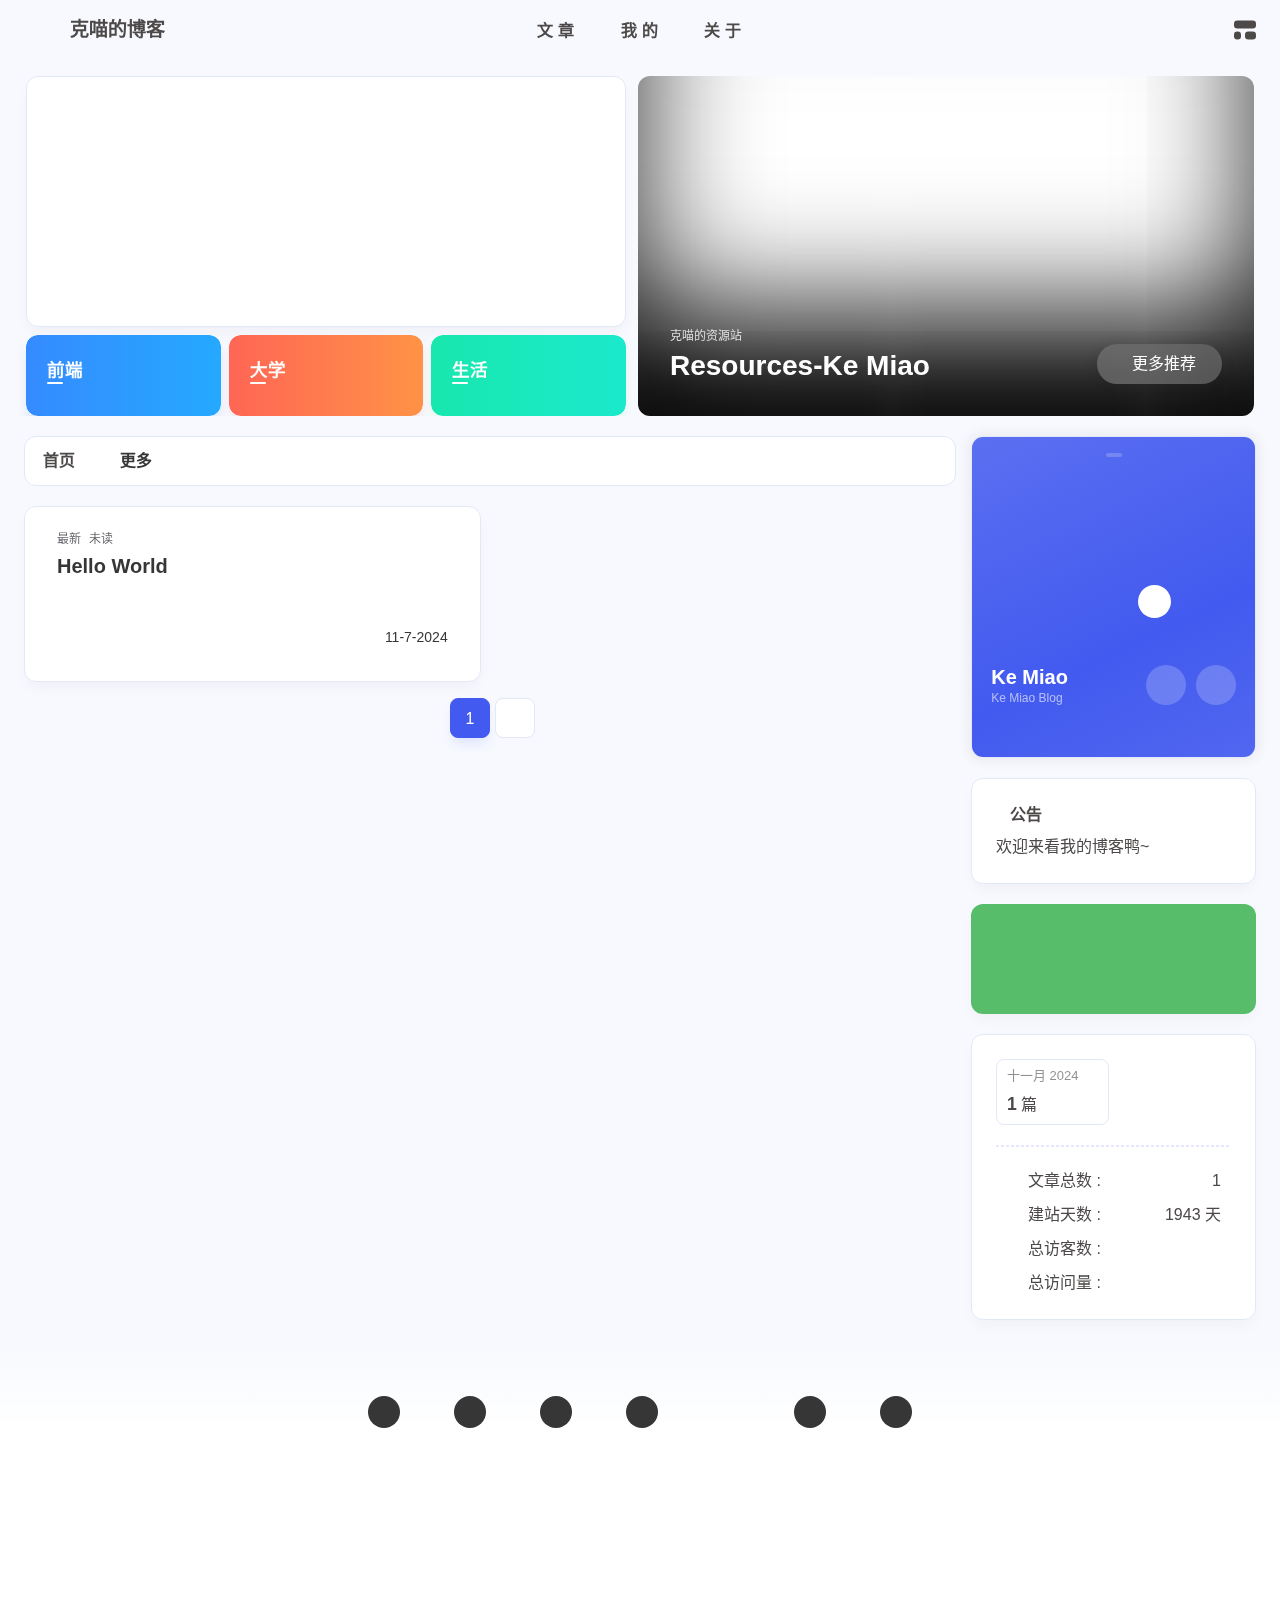
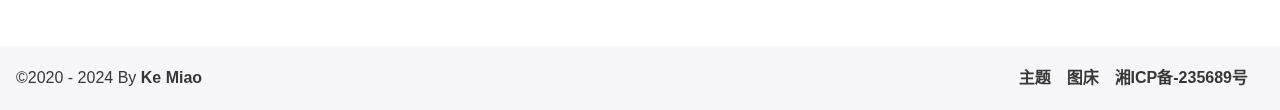
==== commit 553dabb3: "Site updated: 2024-11-07 22:42:36" ====
--- a/index.html
+++ b/index.html
@@ -1,4 +1,4 @@
-<!DOCTYPE html><html lang="zh-CN" data-theme="light"><head><meta charset="UTF-8"><meta http-equiv="X-UA-Compatible" content="IE=edge"><meta name="viewport" content="width=device-width, initial-scale=1.0, user-scalable=no"><title>克喵的博客 - Ke Miao Blog</title><meta name="keywords" content="Android,Web,iOS,macOS,Windows,工具"><meta name="author" content="Ke Miao"><meta name="copyright" content="Ke Miao"><meta name="format-detection" content="telephone=no"><meta name="theme-color" content="#f7f9fe"><meta name="mobile-web-app-capable" content="yes"><meta name="apple-touch-fullscreen" content="yes"><meta name="apple-mobile-web-app-title" content="克喵的博客"><meta name="application-name" content="克喵的博客"><meta name="apple-mobile-web-app-capable" content="yes"><meta name="apple-mobile-web-app-status-bar-style" content="#f7f9fe"><meta property="og:type" content="website"><meta property="og:title" content="克喵的博客"><meta property="og:url" content="http://example.com/index.html"><meta property="og:site_name" content="克喵的博客"><meta property="og:description" content="一个致力于分享资源的博客。"><meta property="og:locale" content="zh-CN"><meta property="og:image" content="https://bu.dusays.com/2024/11/05/6729eb59b954f.jpg"><meta property="article:author" content="Ke Miao"><meta property="article:tag" content="Android,Web,iOS,macOS,Windows,工具"><meta name="twitter:card" content="summary"><meta name="twitter:image" content="https://bu.dusays.com/2024/11/05/6729eb59b954f.jpg"><meta name="description" content="一个致力于分享资源的博客。"><link rel="shortcut icon" href="https://oss.tool.lu/cache/202411/07/190000lbd0izlwi8libx8k.jpg.icon.ico"><link rel="canonical" href="http://example.com/"><link rel="preconnect" href="//cdn.cbd.int"/><link rel="preconnect" href="//hm.baidu.com"/><link rel="preconnect" href="//busuanzi.ibruce.info"/><meta name="google-site-verification" content="xxx"/><meta name="baidu-site-verification" content="code-xxx"/><meta name="msvalidate.01" content="xxx"/><link rel="stylesheet" href="/css/index.css"><link rel="stylesheet" href="https://cdn.cbd.int/@fortawesome/fontawesome-free@6.4.0/css/all.min.css" media="print" onload="this.media='all'"><link rel="stylesheet" href="https://cdn.cbd.int/node-snackbar@0.1.16/dist/snackbar.min.css" media="print" onload="this.media='all'"><link rel="stylesheet" href="https://cdn.cbd.int/@fancyapps/ui@5.0.28/dist/fancybox/fancybox.css" media="print" onload="this.media='all'"><script>var _hmt = _hmt || [];
+<!DOCTYPE html><html lang="zh-CN" data-theme="light"><head><meta charset="UTF-8"><meta http-equiv="X-UA-Compatible" content="IE=edge"><meta name="viewport" content="width=device-width, initial-scale=1.0, user-scalable=no"><title>克喵的博客 - Ke Miao Blog</title><meta name="keywords" content="Android,Web,iOS,macOS,Windows,工具"><meta name="author" content="Ke Miao"><meta name="copyright" content="Ke Miao"><meta name="format-detection" content="telephone=no"><meta name="theme-color" content="#f7f9fe"><meta name="mobile-web-app-capable" content="yes"><meta name="apple-touch-fullscreen" content="yes"><meta name="apple-mobile-web-app-title" content="克喵的博客"><meta name="application-name" content="克喵的博客"><meta name="apple-mobile-web-app-capable" content="yes"><meta name="apple-mobile-web-app-status-bar-style" content="#f7f9fe"><meta property="og:type" content="website"><meta property="og:title" content="克喵的博客"><meta property="og:url" content="http://example.com/index.html"><meta property="og:site_name" content="克喵的博客"><meta property="og:description" content="一个致力于分享资源的博客。"><meta property="og:locale" content="zh-CN"><meta property="og:image" content="https://bu.dusays.com/2024/11/05/6729d52b375b9.jpg"><meta property="article:author" content="Ke Miao"><meta property="article:tag" content="Android,Web,iOS,macOS,Windows,工具"><meta name="twitter:card" content="summary"><meta name="twitter:image" content="https://bu.dusays.com/2024/11/05/6729d52b375b9.jpg"><meta name="description" content="一个致力于分享资源的博客。"><link rel="shortcut icon" href="https://oss.tool.lu/cache/202411/07/190000lbd0izlwi8libx8k.jpg.icon.ico"><link rel="canonical" href="http://example.com/"><link rel="preconnect" href="//cdn.cbd.int"/><link rel="preconnect" href="//hm.baidu.com"/><link rel="preconnect" href="//busuanzi.ibruce.info"/><meta name="google-site-verification" content="xxx"/><meta name="baidu-site-verification" content="code-xxx"/><meta name="msvalidate.01" content="xxx"/><link rel="stylesheet" href="/css/index.css"><link rel="stylesheet" href="https://cdn.cbd.int/@fortawesome/fontawesome-free@6.4.0/css/all.min.css" media="print" onload="this.media='all'"><link rel="stylesheet" href="https://cdn.cbd.int/node-snackbar@0.1.16/dist/snackbar.min.css" media="print" onload="this.media='all'"><link rel="stylesheet" href="https://cdn.cbd.int/@fancyapps/ui@5.0.28/dist/fancybox/fancybox.css" media="print" onload="this.media='all'"><script>var _hmt = _hmt || [];
 (function() {
   var hm = document.createElement("script");
   hm.src = "https://hm.baidu.com/hm.js?653e10fe415a856ea9dbbba55f4e3516";
@@ -20,7 +20,7 @@
   friends_vue_info: undefined,
   navMusic: true,
   mainTone: {"mode":"api","api":"https://img2color-go.vercel.app/api?img=","cover_change":true},
-  authorStatus: undefined,
+  authorStatus: {"skills":["🤖️ 数码科技爱好者","🔍 分享与热心帮助","🏠 智能家居小能手","🔨 设计开发一条龙","🤝 专修交互与设计","🏃 脚踏实地行动派","🧱 团队小组发动机","💢 壮汉人狠话不多"]},
   algolia: undefined,
   localSearch: undefined,
   translate: {"defaultEncoding":2,"translateDelay":0,"msgToTraditionalChinese":"繁","msgToSimplifiedChinese":"简","rightMenuMsgToTraditionalChinese":"转为繁体","rightMenuMsgToSimplifiedChinese":"转为简体"},
@@ -67,7 +67,7 @@
   isHome: true,
   isHighlightShrink: false,
   isToc: false,
-  postUpdate: '2024-11-07 22:32:01',
+  postUpdate: '2024-11-07 22:42:27',
   postMainColor: '',
 }</script><noscript><style type="text/css">
   #nav {
@@ -247,7 +247,7 @@
 Deploy to remote sites1$ hexo deploy
 
 More info: Deployment
-</div></div></div><nav id="pagination"><div class="pagination"><span class="page-number current">1</span><div class="toPageGroup"><input id="toPageText" oninput="value=value.replace(/[^0-9]/g,'')" maxlength="3" onkeyup="this.value=this.value.replace(/[^u4e00-u9fa5w]/g,'')" aria-label="toPage"><a id="toPageButton" onclick="anzhiyu.toPage()"><i class="anzhiyufont anzhiyu-icon-angles-right" style="font-weight: inherit; font-size: 1rem;"></i></a></div></div></nav></div><div class="aside-content" id="aside-content"><div class="card-widget card-info"><div class="card-content"><div class="author-info-avatar"><img class="avatar-img" src= "[data-uri]" onerror="this.onerror=null,this.src=&quot;/img/404.jpg&quot;" data-lazy-src="https://bu.dusays.com/2024/11/05/6729eb59b954f.jpg" onerror="this.onerror=null;this.src='/img/friend_404.gif'" alt="avatar"/></div><div class="author-info__description">一个致力于分享资源的博客。</div><div class="author-info__bottom-group"><a class="author-info__bottom-group-left" href="/"><h1 class="author-info__name">Ke Miao</h1><div class="author-info__desc">Ke Miao Blog</div></a><div class="card-info-social-icons is-center"><a class="social-icon faa-parent animated-hover" href="https://github.com/Kemiaojun" target="_blank" title="Github"><i class="anzhiyufont anzhiyu-icon-github"></i></a><a class="social-icon faa-parent animated-hover" href="https://space.bilibili.com/396923563" target="_blank" title="BiliBili"><i class="anzhiyufont anzhiyu-icon-bilibili"></i></a></div></div></div></div><div class="card-widget card-announcement"><div class="item-headline"><i class="anzhiyufont anzhiyu-icon-bullhorn anzhiyu-shake"></i><span>公告</span></div><div class="announcement_content">欢迎来看我的博客鸭~</div></div><div class="card-widget anzhiyu-right-widget" id="card-wechat" onclick="null"><div id="flip-wrapper"><div id="flip-content"><div class="face" style="background: url(https://bu.dusays.com/2023/01/13/63c02edf44033.png) center center / 100% no-repeat"></div><div class="back face" style="background: url(https://bu.dusays.com/2023/05/13/645fa415e8694.png) center center / 100% no-repeat"></div></div></div></div><div class="sticky_layout"><div class="card-widget"><div class="card-archives"><div class="item-headline"><i class="anzhiyufont anzhiyu-icon-archive"></i><span>归档</span></div><ul class="card-archive-list"><li class="card-archive-list-item"><a class="card-archive-list-link" href="/archives/2024/11/"><span class="card-archive-list-date">十一月 2024</span><div class="card-archive-list-count-group"><span class="card-archive-list-count">1</span><span>篇</span></div></a></li></ul></div><hr/><div class="card-webinfo"><div class="item-headline"><i class="anzhiyufont anzhiyu-icon-chart-line"></i><span>网站资讯</span></div><div class="webinfo"><div class="webinfo-item"><div class="webinfo-item-title"><i class="anzhiyufont anzhiyu-icon-file-lines"></i><div class="item-name">文章总数 :</div></div><div class="item-count">1</div></div><div class="webinfo-item"><div class="webinfo-item-title"><i class="anzhiyufont anzhiyu-icon-stopwatch"></i><div class="item-name">建站天数 :</div></div><div class="item-count" id="runtimeshow" data-publishDate="2021-03-31T16:00:00.000Z"><i class="anzhiyufont anzhiyu-icon-spinner anzhiyu-spin"></i></div></div><div class="webinfo-item"><div class="webinfo-item-title"><i class="anzhiyufont anzhiyu-icon-universal-access"></i><div class="item-name">总访客数 :</div></div><div class="item-count" id="busuanzi_value_site_uv"><i class="anzhiyufont anzhiyu-icon-spinner anzhiyu-spin"></i></div></div><div class="webinfo-item"><div class="webinfo-item-title"><i class="anzhiyufont anzhiyu-icon-square-poll-vertical"></i><div class="item-name">总访问量 :</div></div><div class="item-count" id="busuanzi_value_site_pv"><i class="anzhiyufont anzhiyu-icon-spinner anzhiyu-spin"></i></div></div></div></div></div></div></div></div></main><footer id="footer"><div id="footer-wrap"><p id="ghbdages"><a class="github-badge" target="_blank" href="https://github.com/Kemiaojun/" style="margin-inline:5px" data-title="主页" title="主页"><img src= "[data-uri]" onerror="this.onerror=null,this.src=&quot;/img/404.jpg&quot;" data-lazy-src="https://img.shields.io/badge/%E5%8F%91%E5%B8%83-Kemiaofx-white?style=for-the-badge&amp;logo=telegram&amp;logoColor=%231e90ff&amp;logoSize=auto&amp;labelColor=%23808080&amp;color=%235f9ea0&amp;cacheSeconds=3600&amp;link=httrs%3A%2F%2Fkemiaofx.top%2F" alt="主页"/></a><a class="github-badge" target="_blank" href="https://blog.anheyu.com/" style="margin-inline:5px" data-title="本站使用AnZhiYu主题" title="本站使用AnZhiYu主题"><img src= "[data-uri]" onerror="this.onerror=null,this.src=&quot;/img/404.jpg&quot;" data-lazy-src="https://npm.elemecdn.com/anzhiyu-theme-static@1.0.9/img/Theme-AnZhiYu-2E67D3.svg" alt="本站使用AnZhiYu主题"/></a></p></div><div id="footer-bar"><div class="footer-bar-links"><div class="footer-bar-left"><div id="footer-bar-tips"><div class="copyright">&copy;2020 - 2024 By <a class="footer-bar-link" href="/" title="Ke Miao" target="_blank">Ke Miao</a></div></div><div id="footer-type-tips"></div><div class="js-pjax"><script>function subtitleType () {
+</div></div></div><nav id="pagination"><div class="pagination"><span class="page-number current">1</span><div class="toPageGroup"><input id="toPageText" oninput="value=value.replace(/[^0-9]/g,'')" maxlength="3" onkeyup="this.value=this.value.replace(/[^u4e00-u9fa5w]/g,'')" aria-label="toPage"><a id="toPageButton" onclick="anzhiyu.toPage()"><i class="anzhiyufont anzhiyu-icon-angles-right" style="font-weight: inherit; font-size: 1rem;"></i></a></div></div></nav></div><div class="aside-content" id="aside-content"><div class="card-widget card-info"><div class="card-content"><div class="author-info__sayhi" id="author-info__sayhi" onclick="anzhiyu.changeSayHelloText()"></div><div class="author-info-avatar"><img class="avatar-img" src= "[data-uri]" onerror="this.onerror=null,this.src=&quot;/img/404.jpg&quot;" data-lazy-src="https://bu.dusays.com/2024/11/05/6729d52b375b9.jpg" onerror="this.onerror=null;this.src='/img/friend_404.gif'" alt="avatar"/><div class="author-status"><img class="g-status" src= "[data-uri]" onerror="this.onerror=null,this.src=&quot;/img/404.jpg&quot;" data-lazy-src="https://bu.dusays.com/2024/11/07/672c998217440.jpg" alt="status"/></div></div><div class="author-info__description">一个致力于分享资源的博客。</div><div class="author-info__bottom-group"><a class="author-info__bottom-group-left" href="/"><h1 class="author-info__name">Ke Miao</h1><div class="author-info__desc">Ke Miao Blog</div></a><div class="card-info-social-icons is-center"><a class="social-icon faa-parent animated-hover" href="https://github.com/Kemiaojun" target="_blank" title="Github"><i class="anzhiyufont anzhiyu-icon-github"></i></a><a class="social-icon faa-parent animated-hover" href="https://space.bilibili.com/396923563" target="_blank" title="BiliBili"><i class="anzhiyufont anzhiyu-icon-bilibili"></i></a></div></div></div></div><div class="card-widget card-announcement"><div class="item-headline"><i class="anzhiyufont anzhiyu-icon-bullhorn anzhiyu-shake"></i><span>公告</span></div><div class="announcement_content">欢迎来看我的博客鸭~</div></div><div class="card-widget anzhiyu-right-widget" id="card-wechat" onclick="null"><div id="flip-wrapper"><div id="flip-content"><div class="face" style="background: url(https://bu.dusays.com/2023/01/13/63c02edf44033.png) center center / 100% no-repeat"></div><div class="back face" style="background: url(https://bu.dusays.com/2023/05/13/645fa415e8694.png) center center / 100% no-repeat"></div></div></div></div><div class="sticky_layout"><div class="card-widget"><div class="card-archives"><div class="item-headline"><i class="anzhiyufont anzhiyu-icon-archive"></i><span>归档</span></div><ul class="card-archive-list"><li class="card-archive-list-item"><a class="card-archive-list-link" href="/archives/2024/11/"><span class="card-archive-list-date">十一月 2024</span><div class="card-archive-list-count-group"><span class="card-archive-list-count">1</span><span>篇</span></div></a></li></ul></div><hr/><div class="card-webinfo"><div class="item-headline"><i class="anzhiyufont anzhiyu-icon-chart-line"></i><span>网站资讯</span></div><div class="webinfo"><div class="webinfo-item"><div class="webinfo-item-title"><i class="anzhiyufont anzhiyu-icon-file-lines"></i><div class="item-name">文章总数 :</div></div><div class="item-count">1</div></div><div class="webinfo-item"><div class="webinfo-item-title"><i class="anzhiyufont anzhiyu-icon-stopwatch"></i><div class="item-name">建站天数 :</div></div><div class="item-count" id="runtimeshow" data-publishDate="2021-03-31T16:00:00.000Z"><i class="anzhiyufont anzhiyu-icon-spinner anzhiyu-spin"></i></div></div><div class="webinfo-item"><div class="webinfo-item-title"><i class="anzhiyufont anzhiyu-icon-universal-access"></i><div class="item-name">总访客数 :</div></div><div class="item-count" id="busuanzi_value_site_uv"><i class="anzhiyufont anzhiyu-icon-spinner anzhiyu-spin"></i></div></div><div class="webinfo-item"><div class="webinfo-item-title"><i class="anzhiyufont anzhiyu-icon-square-poll-vertical"></i><div class="item-name">总访问量 :</div></div><div class="item-count" id="busuanzi_value_site_pv"><i class="anzhiyufont anzhiyu-icon-spinner anzhiyu-spin"></i></div></div></div></div></div></div></div></div></main><footer id="footer"><div id="footer-wrap"><div id="footer_deal"><a class="deal_link" href="mailto:3149261770@qq.com" title="email"><i class="anzhiyufont anzhiyu-icon-envelope"></i></a><a class="deal_link" target="_blank" rel="noopener" href="https://weibo.com/u/6602486386" title="微博"><i class="anzhiyufont anzhiyu-icon-weibo"></i></a><a class="deal_link" target="_blank" rel="noopener" href="https://www.facebook.com/profile.php?id=61568460051583&amp;mibextid=ZbWKwL" title="facebook"><i class="anzhiyufont anzhiyu-icon-facebook1"></i></a><a class="deal_link" href="/atom.xml" title="RSS"><i class="anzhiyufont anzhiyu-icon-rss"></i></a><img class="footer_mini_logo" title="返回顶部" alt="返回顶部" onclick="anzhiyu.scrollToDest(0, 500)" src= "[data-uri]" onerror="this.onerror=null,this.src=&quot;/img/404.jpg&quot;" data-lazy-src="https://bu.dusays.com/2024/11/05/6729d52b375b9.jpg" size="50px"/><a class="deal_link" target="_blank" rel="noopener" href="https://github.com/Kemiaojun" title="Github"><i class="anzhiyufont anzhiyu-icon-github"></i></a><a class="deal_link" target="_blank" rel="noopener" href="https://space.bilibili.com/396923563" title="Bilibili"><i class="anzhiyufont anzhiyu-icon-bilibili"></i></a></div><div id="workboard"><img class="workSituationImg boardsign" src= "[data-uri]" onerror="this.onerror=null,this.src=&quot;/img/404.jpg&quot;" data-lazy-src="https://img.shields.io/badge/%E5%85%8B%E5%96%B5-%E4%B8%8A%E8%AF%BE%E4%B8%AD~-black?style=for-the-badge&amp;logo=github&amp;logoColor=%23000000&amp;logoSize=auto&amp;labelColor=%23ffffff&amp;color=%23ff0000&amp;cacheSeconds=3600&amp;link=https%3A%2F%2Fgithub.com%2FKemiaojun%2F" alt="距离月入25k也就还差一个大佬带我~" title="距离月入25k也就还差一个大佬带我~"/><div id="runtimeTextTip"></div></div><p id="ghbdages"><a class="github-badge" target="_blank" href="https://github.com/Kemiaojun/" style="margin-inline:5px" data-title="主页" title="主页"><img src= "[data-uri]" onerror="this.onerror=null,this.src=&quot;/img/404.jpg&quot;" data-lazy-src="https://img.shields.io/badge/%E5%8F%91%E5%B8%83-Kemiaofx-white?style=for-the-badge&amp;logo=telegram&amp;logoColor=%231e90ff&amp;logoSize=auto&amp;labelColor=%23808080&amp;color=%235f9ea0&amp;cacheSeconds=3600&amp;link=httrs%3A%2F%2Fkemiaofx.top%2F" alt="主页"/></a><a class="github-badge" target="_blank" href="https://blog.anheyu.com/" style="margin-inline:5px" data-title="本站使用AnZhiYu主题" title="本站使用AnZhiYu主题"><img src= "[data-uri]" onerror="this.onerror=null,this.src=&quot;/img/404.jpg&quot;" data-lazy-src="https://npm.elemecdn.com/anzhiyu-theme-static@1.0.9/img/Theme-AnZhiYu-2E67D3.svg" alt="本站使用AnZhiYu主题"/></a></p></div><div id="footer-bar"><div class="footer-bar-links"><div class="footer-bar-left"><div id="footer-bar-tips"><div class="copyright">&copy;2020 - 2024 By <a class="footer-bar-link" href="/" title="Ke Miao" target="_blank">Ke Miao</a></div></div><div id="footer-type-tips"></div><div class="js-pjax"><script>function subtitleType () {
   fetch('https://v1.hitokoto.cn')
     .then(response => response.json())
     .then(data => {
@@ -349,7 +349,68 @@
   setTimeout(
     console.warn.bind(console, "%c S013-782 %c 你现在正处于监控中.", "color:white; background-color:#d9534f", "")
   );
-});</script><script async src="/anzhiyu/random.js"></script><div class="js-pjax"><script>if (typeof gsap === "object") {
+});</script><script async src="/anzhiyu/random.js"></script><script async="async">(function () {
+  var grt = new Date("04/01/2021 00:00:00"); //设置网站上线时间
+  var now = new Date();
+  var dnum;
+  var hnum;
+  var mnum;
+  var snum;
+  var nowHour;
+
+  // 计算并更新天数、小时数、分钟数和秒数
+  function updateTime() {
+    now = new Date(); // 更新 now 的值
+    nowHour = now.getHours(); // 更新 nowHour 的值
+    var days = (now - grt) / 1000 / 60 / 60 / 24;
+    dnum = Math.floor(days);
+    var hours = (now - grt) / 1000 / 60 / 60 - 24 * dnum;
+    hnum = Math.floor(hours);
+    if (String(hnum).length == 1) {
+      hnum = "0" + hnum;
+    }
+    var minutes = (now - grt) / 1000 / 60 - 24 * 60 * dnum - 60 * hnum;
+    mnum = Math.floor(minutes);
+    if (String(mnum).length == 1) {
+      mnum = "0" + mnum;
+    }
+    var seconds = (now - grt) / 1000 - 24 * 60 * 60 * dnum - 60 * 60 * hnum - 60 * mnum;
+    snum = Math.round(seconds);
+    if (String(snum).length == 1) {
+      snum = "0" + snum;
+    }
+  }
+
+  // 更新网页中显示的网站运行时间
+  function updateHtml() {
+    const footer = document.getElementById("footer");
+    if (!footer) return
+    let currentTimeHtml = "";
+    if (nowHour < 18 && nowHour >= 9) {
+      // 如果是上班时间，默认就是"安知鱼-上班摸鱼中.svg"图片，不需要更改
+      currentTimeHtml = `本站居然运行了 ${dnum} 天<span id='runtime'> ${hnum} 小时 ${mnum} 分 ${snum} 秒 </span><i class='anzhiyufont anzhiyu-icon-heartbeat' style='color:red'></i>`;
+    } else {
+      // 如果是下班时间，插入"安知鱼-下班啦.svg"图片
+      let img = document.querySelector("#workboard .workSituationImg");
+      if (img != null) {
+        img.src = "https://img.shields.io/badge/%E5%85%8B%E5%96%B5-%E4%BC%91%E6%81%AF%E4%B8%AD~-black?style=for-the-badge&amp;logo=telegram&amp;logoColor=%23000000&amp;logoSize=auto&amp;labelColor=%23ffffff&amp;color=%23ooffoo&amp;cacheSeconds=3600&amp;link=https%3A%2F%2Ft.me%2Fkemiaofx_me%2F";
+        img.title = "下课了就该开开心心的玩耍，嘿嘿~";
+        img.alt = "下课了就该开开心心的玩耍，嘿嘿~";
+      }
+
+      currentTimeHtml = `本站居然运行了 ${dnum} 天<span id='runtime'> ${hnum} 小时 ${mnum} 分 ${snum} 秒 </span><i class='anzhiyufont anzhiyu-icon-heartbeat' style='color:red'></i>`;
+    }
+
+    if (document.getElementById("runtimeTextTip")) {
+      document.getElementById("runtimeTextTip").innerHTML = currentTimeHtml;
+    }
+  }
+
+  setInterval(() => {
+    updateTime();
+    updateHtml();
+  }, 1000);
+})();</script><div class="js-pjax"><script>if (typeof gsap === "object") {
   getScript("/js/anzhiyu/people.js", {defer:true})
 } else {
   getScript("https://cdn.cbd.int/anzhiyu-theme-static@1.0.0/gsap/gsap.min.js").then(()=>{
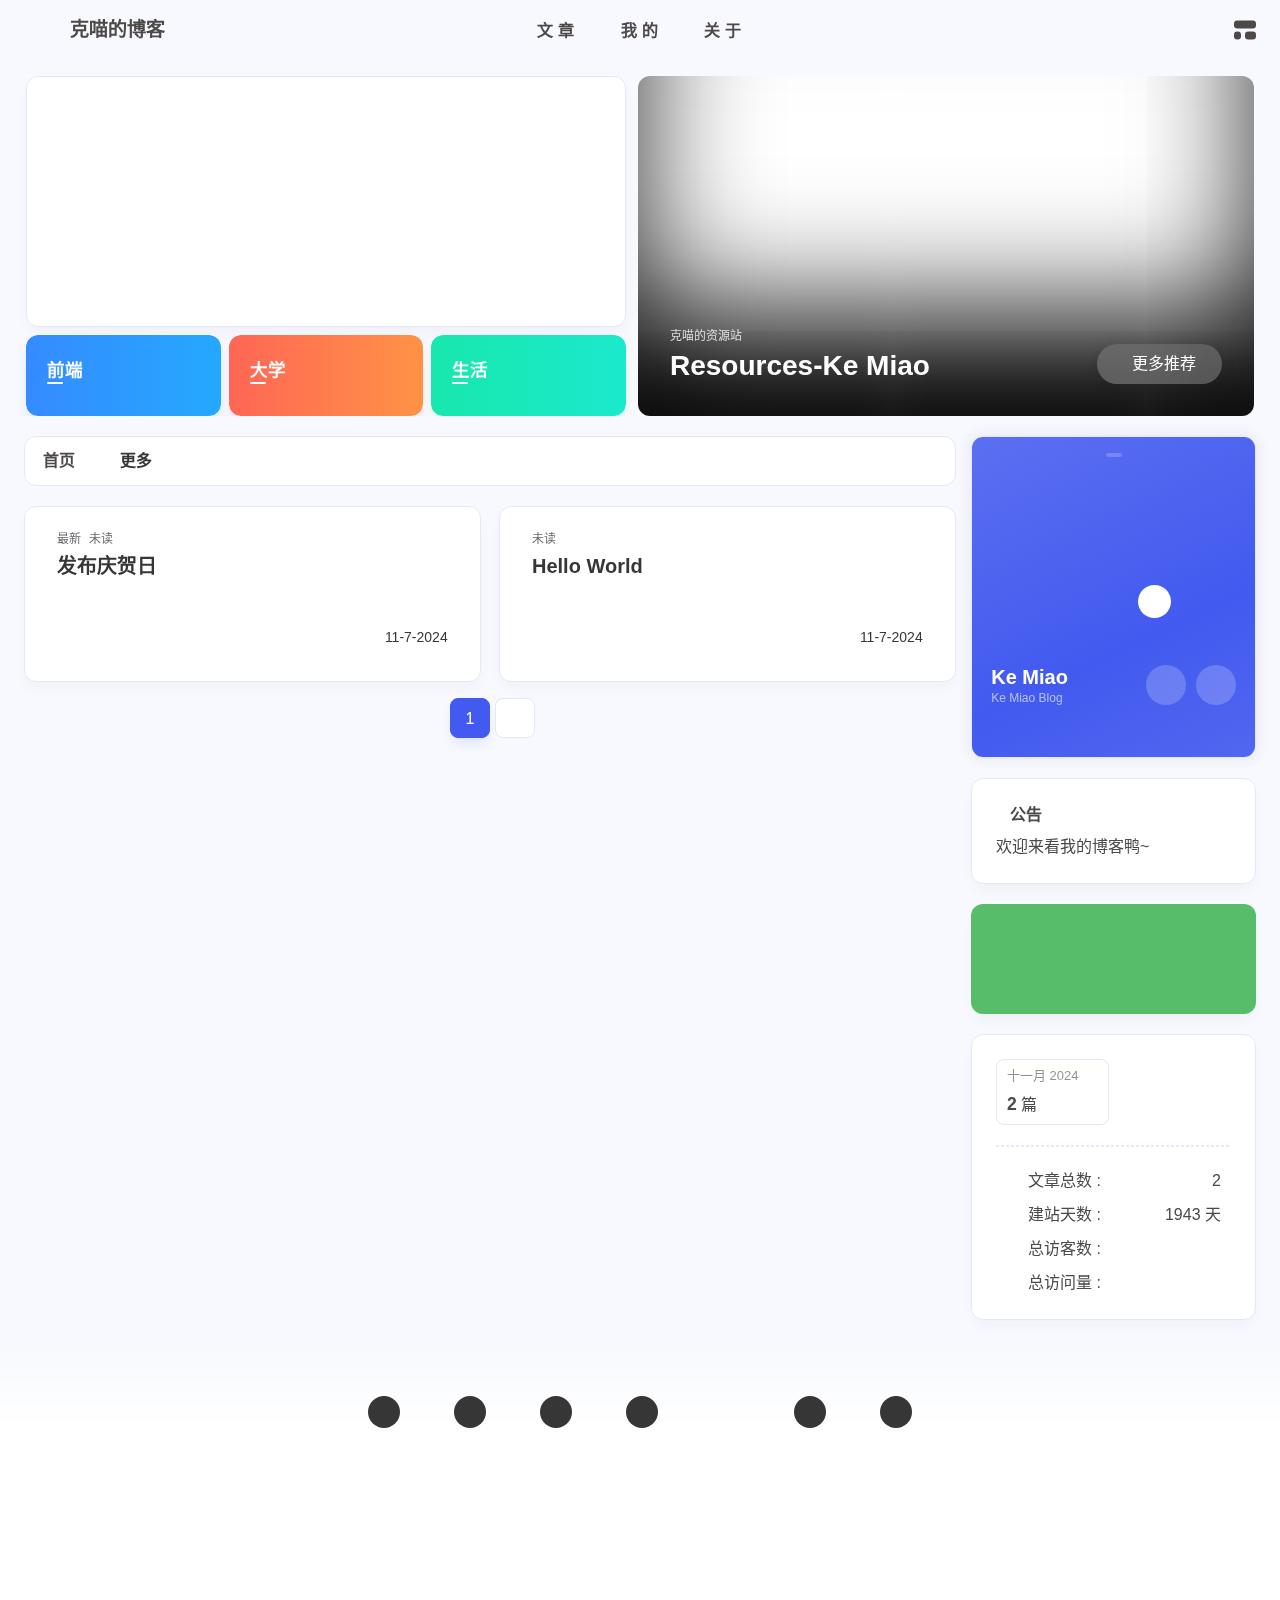
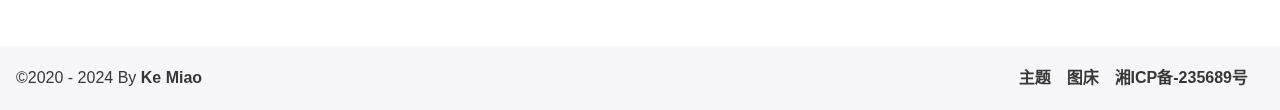
==== commit a8f5b38e: "Site updated: 2024-11-07 22:51:34" ====
--- a/index.html
+++ b/index.html
@@ -67,7 +67,7 @@
   isHome: true,
   isHighlightShrink: false,
   isToc: false,
-  postUpdate: '2024-11-07 22:42:27',
+  postUpdate: '2024-11-07 22:51:26',
   postMainColor: '',
 }</script><noscript><style type="text/css">
   #nav {
@@ -234,7 +234,9 @@
     "key": "df245676fb434a0691ead1c63341cd94"
   }
 }
-</script><link rel="stylesheet" href="https://widget.qweather.net/simple/static/css/he-simple.css?v=1.4.0"/><script src="https://widget.qweather.net/simple/static/js/he-simple.js?v=1.4.0"></script></span><div class="mask-name-container"><div id="name-container"><a id="page-name" href="javascript:anzhiyu.scrollToDest(0, 500)">PAGE_NAME</a></div></div><div id="menus"><div class="menus_items"><div class="menus_item"><a class="site-page" href="javascript:void(0);"><span> 文章</span></a><ul class="menus_item_child"><li><a class="site-page child faa-parent animated-hover" href="/archives/"><i class="anzhiyufont anzhiyu-icon-box-archive faa-tada" style="font-size: 0.9em;"></i><span> 隧道</span></a></li><li><a class="site-page child faa-parent animated-hover" href="/categories/"><i class="anzhiyufont anzhiyu-icon-shapes faa-tada" style="font-size: 0.9em;"></i><span> 分类</span></a></li><li><a class="site-page child faa-parent animated-hover" href="/tags/"><i class="anzhiyufont anzhiyu-icon-tags faa-tada" style="font-size: 0.9em;"></i><span> 标签</span></a></li></ul></div><div class="menus_item"><a class="site-page" href="javascript:void(0);"><span> 我的</span></a><ul class="menus_item_child"><li><a class="site-page child faa-parent animated-hover" href="/music/"><i class="anzhiyufont anzhiyu-icon-music faa-tada" style="font-size: 0.9em;"></i><span> 音乐馆</span></a></li></ul></div><div class="menus_item"><a class="site-page" href="javascript:void(0);"><span> 关于</span></a><ul class="menus_item_child"><li><a class="site-page child faa-parent animated-hover" href="/about/"><i class="anzhiyufont anzhiyu-icon-paper-plane faa-tada" style="font-size: 0.9em;"></i><span> 关于本人</span></a></li><li><a class="site-page child faa-parent animated-hover" href="/essay/"><i class="anzhiyufont anzhiyu-icon-lightbulb faa-tada" style="font-size: 0.9em;"></i><span> 闲言碎语</span></a></li><li><a class="site-page child faa-parent animated-hover" href="javascript:toRandomPost()"><i class="anzhiyufont anzhiyu-icon-shoe-prints1 faa-tada" style="font-size: 0.9em;"></i><span> 随便逛逛</span></a></li></ul></div></div></div><div id="nav-right"><div class="nav-button only-home" id="travellings_button" title="随机前往一个开往项目网站"><a class="site-page" onclick="anzhiyu.totraveling()" title="随机前往一个开往项目网站" href="javascript:void(0);" rel="external nofollow" data-pjax-state="external"><i class="anzhiyufont anzhiyu-icon-train"></i></a></div><div class="nav-button" id="randomPost_button"><a class="site-page" onclick="toRandomPost()" title="随机前往一个文章" href="javascript:void(0);"><i class="anzhiyufont anzhiyu-icon-dice"></i></a></div><input id="center-console" type="checkbox"/><label class="widget" for="center-console" title="中控台" onclick="anzhiyu.switchConsole();"><i class="left"></i><i class="widget center"></i><i class="widget right"></i></label><div id="console"><div class="console-card-group-reward"><ul class="reward-all console-card"><li class="reward-item"><a href="https://bu.dusays.com/2024/11/05/6729d78667b12.jpg" target="_blank"><img class="post-qr-code-img" alt="微信" src= "[data-uri]" onerror="this.onerror=null,this.src=&quot;/img/404.jpg&quot;" data-lazy-src="https://bu.dusays.com/2024/11/05/6729d78667b12.jpg"/></a><div class="post-qr-code-desc">微信</div></li><li class="reward-item"><a href="https://bu.dusays.com/2024/11/05/6729d786716b3.jpg" target="_blank"><img class="post-qr-code-img" alt="支付宝" src= "[data-uri]" onerror="this.onerror=null,this.src=&quot;/img/404.jpg&quot;" data-lazy-src="https://bu.dusays.com/2024/11/05/6729d786716b3.jpg"/></a><div class="post-qr-code-desc">支付宝</div></li></ul></div><div class="console-card-group"><div class="console-card-group-left"><div class="console-card" id="card-newest-comments"><div class="card-content"><div class="author-content-item-tips">互动</div><span class="author-content-item-title"> 最新评论</span></div><div class="aside-list"><span>正在加载中...</span></div></div></div><div class="console-card-group-right"><div class="console-card tags"><div class="card-content"><div class="author-content-item-tips">兴趣点</div><span class="author-content-item-title">寻找你感兴趣的领域</span></div></div><div class="console-card history"><div class="item-headline"><i class="anzhiyufont anzhiyu-icon-box-archiv"></i><span>文章</span></div><div class="card-archives"><div class="item-headline"><i class="anzhiyufont anzhiyu-icon-archive"></i><span>归档</span></div><ul class="card-archive-list"><li class="card-archive-list-item"><a class="card-archive-list-link" href="/archives/2024/11/"><span class="card-archive-list-date">十一月 2024</span><div class="card-archive-list-count-group"><span class="card-archive-list-count">1</span><span>篇</span></div></a></li></ul></div><hr/></div></div></div><div class="button-group"><div class="console-btn-item"><a class="darkmode_switchbutton" title="显示模式切换" href="javascript:void(0);"><i class="anzhiyufont anzhiyu-icon-moon"></i></a></div><div class="console-btn-item" id="consoleHideAside" onclick="anzhiyu.hideAsideBtn()" title="边栏显示控制"><a class="asideSwitch"><i class="anzhiyufont anzhiyu-icon-arrows-left-right"></i></a></div><div class="console-btn-item on" id="consoleCommentBarrage" onclick="anzhiyu.switchCommentBarrage()" title="热评开关"><a class="commentBarrage"><i class="anzhiyufont anzhiyu-icon-message"></i></a></div><div class="console-btn-item" id="consoleMusic" onclick="anzhiyu.musicToggle()" title="音乐开关"><a class="music-switch"><i class="anzhiyufont anzhiyu-icon-music"></i></a></div><div class="console-btn-item" id="consoleKeyboard" onclick="anzhiyu.keyboardToggle()" title="快捷键开关"><a class="keyboard-switch"><i class="anzhiyufont anzhiyu-icon-keyboard"></i></a></div></div><div class="console-mask" onclick="anzhiyu.hideConsole()" href="javascript:void(0);"></div></div><div class="nav-button" id="nav-totop"><a class="totopbtn" href="javascript:void(0);"><i class="anzhiyufont anzhiyu-icon-arrow-up"></i><span id="percent" onclick="anzhiyu.scrollToDest(0,500)">0</span></a></div><div id="toggle-menu"><a class="site-page" href="javascript:void(0);" title="切换"><i class="anzhiyufont anzhiyu-icon-bars"></i></a></div></div></div></nav></header><main id="blog-container"><div id="home_top"><div class="swiper_container_card" style="height: auto;width: 100%"><div id="bannerGroup"><div id="random-banner"><canvas id="peoplecanvas"></canvas><a id="random-hover" href="javascript:toRandomPost()"><i class="anzhiyufont anzhiyu-icon-paper-plane"></i><div class="bannerText">随便逛逛<i class="anzhiyufont anzhiyu-icon-arrow-right"></i></div></a></div><div class="categoryGroup"><div class="categoryItem" style="box-shadow:var(--anzhiyu-shadow-blue)"><a class="categoryButton blue" href="/categories/%E5%89%8D%E7%AB%AF%E5%BC%80%E5%8F%91/"><span class="categoryButtonText">前端</span><i class="anzhiyufont anzhiyu-icon-dove"></i></a></div><div class="categoryItem" style="box-shadow:var(--anzhiyu-shadow-red)"><a class="categoryButton red" href="/categories/%E5%A4%A7%E5%AD%A6%E7%94%9F%E6%B6%AF/"><span class="categoryButtonText">大学</span><i class="anzhiyufont anzhiyu-icon-fire"></i></a></div><div class="categoryItem" style="box-shadow:var(--anzhiyu-shadow-green)"><a class="categoryButton green" href="/categories/%E7%94%9F%E6%B4%BB%E6%97%A5%E5%B8%B8/"><span class="categoryButtonText">生活</span><i class="anzhiyufont anzhiyu-icon-book"></i></a></div></div></div><div class="topGroup"><div class="recent-post-item" onclick="pjax.loadUrl(&quot;/2024/11/07/hello-world/&quot;)"><div class="post_cover left_radius"><a href="2024/11/07/hello-world/" title="Hello World"><span class="recent-post-top-text">荐</span><img class="post_bg" onerror="this.onerror=null;this.src='/img/404.jpg'" alt="cover"></a></div><div class="recent-post-info"><a class="article-title" href="2024/11/07/hello-world/" title="Hello World">Hello World</a></div></div><a class="todayCard" id="todayCard" target="_blank" rel="noopener" href="https://kemiaofx.top/" style="z-index: 1;"><div class="todayCard-info"><div class="todayCard-tips">克喵的资源站</div><div class="todayCard-title">Resources-Ke Miao</div></div><img class="todayCard-cover" src= "[data-uri]" onerror="this.onerror=null,this.src=&quot;/img/404.jpg&quot;" data-lazy-src="https://bu.dusays.com/2024/11/05/672a0b6a6915d.png" onerror="this.onerror=null;this.src='/img/404.jpg'" alt="封面"><div class="banner-button-group"><div class="banner-button" onclick="event.stopPropagation();event.preventDefault();anzhiyu.hideTodayCard();"><i class="anzhiyufont anzhiyu-icon-arrow-circle-right"></i><span class="banner-button-text">更多推荐</span></div></div></a></div><link rel="stylesheet"></div></div><div class="layout" id="content-inner"><div class="recent-posts" id="recent-posts"><div id="categoryBar"><div class="category-bar" id="category-bar"><div id="catalog-bar"><div id="catalog-list"><div class="catalog-list-item" id="首页"><a href="/">首页</a></div></div><div class="category-bar-next" id="category-bar-next" onclick="anzhiyu.scrollCategoryBarToRight()"><i class="anzhiyufont anzhiyu-icon-angle-double-right"></i></div><a class="catalog-more" href="/categories/">更多</a></div></div></div><div class="recent-post-item lastestpost-item" onclick="pjax.loadUrl('/2024/11/07/hello-world/')"><div class="recent-post-info no-cover"><div class="recent-post-info-top"><div class="recent-post-info-top-tips"><span class="newPost">最新</span><a class="unvisited-post" href="/2024/11/07/hello-world/" title="Hello World">未读</a></div><a class="article-title" href="/2024/11/07/hello-world/" title="Hello World">Hello World</a></div><div class="article-meta-wrap"><span class="post-meta-date"><i class="anzhiyufont anzhiyu-icon-calendar-days" style="font-size: 15px; display:none"></i><span class="article-meta-label">发表于</span><time datetime="2024-11-07T13:54:22.988Z" title="发表于 2024-11-07 21:54:22" time="2024-11-07 21:54:22">2024-11-07</time><time class="time_hidden" datetime="2024-11-07T13:54:22.988Z" title="更新于 2024-11-07 21:54:22" time="2024-11-07 21:54:22">2024-11-07</time></span></div><div class="content">Welcome to Hexo! This is your very first post. Check documentation for more info. If you get any problems when using Hexo, you can find the answer in troubleshooting or you can ask me on GitHub.
+</script><link rel="stylesheet" href="https://widget.qweather.net/simple/static/css/he-simple.css?v=1.4.0"/><script src="https://widget.qweather.net/simple/static/js/he-simple.js?v=1.4.0"></script></span><div class="mask-name-container"><div id="name-container"><a id="page-name" href="javascript:anzhiyu.scrollToDest(0, 500)">PAGE_NAME</a></div></div><div id="menus"><div class="menus_items"><div class="menus_item"><a class="site-page" href="javascript:void(0);"><span> 文章</span></a><ul class="menus_item_child"><li><a class="site-page child faa-parent animated-hover" href="/archives/"><i class="anzhiyufont anzhiyu-icon-box-archive faa-tada" style="font-size: 0.9em;"></i><span> 隧道</span></a></li><li><a class="site-page child faa-parent animated-hover" href="/categories/"><i class="anzhiyufont anzhiyu-icon-shapes faa-tada" style="font-size: 0.9em;"></i><span> 分类</span></a></li><li><a class="site-page child faa-parent animated-hover" href="/tags/"><i class="anzhiyufont anzhiyu-icon-tags faa-tada" style="font-size: 0.9em;"></i><span> 标签</span></a></li></ul></div><div class="menus_item"><a class="site-page" href="javascript:void(0);"><span> 我的</span></a><ul class="menus_item_child"><li><a class="site-page child faa-parent animated-hover" href="/music/"><i class="anzhiyufont anzhiyu-icon-music faa-tada" style="font-size: 0.9em;"></i><span> 音乐馆</span></a></li></ul></div><div class="menus_item"><a class="site-page" href="javascript:void(0);"><span> 关于</span></a><ul class="menus_item_child"><li><a class="site-page child faa-parent animated-hover" href="/about/"><i class="anzhiyufont anzhiyu-icon-paper-plane faa-tada" style="font-size: 0.9em;"></i><span> 关于本人</span></a></li><li><a class="site-page child faa-parent animated-hover" href="/essay/"><i class="anzhiyufont anzhiyu-icon-lightbulb faa-tada" style="font-size: 0.9em;"></i><span> 闲言碎语</span></a></li><li><a class="site-page child faa-parent animated-hover" href="javascript:toRandomPost()"><i class="anzhiyufont anzhiyu-icon-shoe-prints1 faa-tada" style="font-size: 0.9em;"></i><span> 随便逛逛</span></a></li></ul></div></div></div><div id="nav-right"><div class="nav-button only-home" id="travellings_button" title="随机前往一个开往项目网站"><a class="site-page" onclick="anzhiyu.totraveling()" title="随机前往一个开往项目网站" href="javascript:void(0);" rel="external nofollow" data-pjax-state="external"><i class="anzhiyufont anzhiyu-icon-train"></i></a></div><div class="nav-button" id="randomPost_button"><a class="site-page" onclick="toRandomPost()" title="随机前往一个文章" href="javascript:void(0);"><i class="anzhiyufont anzhiyu-icon-dice"></i></a></div><input id="center-console" type="checkbox"/><label class="widget" for="center-console" title="中控台" onclick="anzhiyu.switchConsole();"><i class="left"></i><i class="widget center"></i><i class="widget right"></i></label><div id="console"><div class="console-card-group-reward"><ul class="reward-all console-card"><li class="reward-item"><a href="https://bu.dusays.com/2024/11/05/6729d78667b12.jpg" target="_blank"><img class="post-qr-code-img" alt="微信" src= "[data-uri]" onerror="this.onerror=null,this.src=&quot;/img/404.jpg&quot;" data-lazy-src="https://bu.dusays.com/2024/11/05/6729d78667b12.jpg"/></a><div class="post-qr-code-desc">微信</div></li><li class="reward-item"><a href="https://bu.dusays.com/2024/11/05/6729d786716b3.jpg" target="_blank"><img class="post-qr-code-img" alt="支付宝" src= "[data-uri]" onerror="this.onerror=null,this.src=&quot;/img/404.jpg&quot;" data-lazy-src="https://bu.dusays.com/2024/11/05/6729d786716b3.jpg"/></a><div class="post-qr-code-desc">支付宝</div></li></ul></div><div class="console-card-group"><div class="console-card-group-left"><div class="console-card" id="card-newest-comments"><div class="card-content"><div class="author-content-item-tips">互动</div><span class="author-content-item-title"> 最新评论</span></div><div class="aside-list"><span>正在加载中...</span></div></div></div><div class="console-card-group-right"><div class="console-card tags"><div class="card-content"><div class="author-content-item-tips">兴趣点</div><span class="author-content-item-title">寻找你感兴趣的领域</span></div></div><div class="console-card history"><div class="item-headline"><i class="anzhiyufont anzhiyu-icon-box-archiv"></i><span>文章</span></div><div class="card-archives"><div class="item-headline"><i class="anzhiyufont anzhiyu-icon-archive"></i><span>归档</span></div><ul class="card-archive-list"><li class="card-archive-list-item"><a class="card-archive-list-link" href="/archives/2024/11/"><span class="card-archive-list-date">十一月 2024</span><div class="card-archive-list-count-group"><span class="card-archive-list-count">2</span><span>篇</span></div></a></li></ul></div><hr/></div></div></div><div class="button-group"><div class="console-btn-item"><a class="darkmode_switchbutton" title="显示模式切换" href="javascript:void(0);"><i class="anzhiyufont anzhiyu-icon-moon"></i></a></div><div class="console-btn-item" id="consoleHideAside" onclick="anzhiyu.hideAsideBtn()" title="边栏显示控制"><a class="asideSwitch"><i class="anzhiyufont anzhiyu-icon-arrows-left-right"></i></a></div><div class="console-btn-item on" id="consoleCommentBarrage" onclick="anzhiyu.switchCommentBarrage()" title="热评开关"><a class="commentBarrage"><i class="anzhiyufont anzhiyu-icon-message"></i></a></div><div class="console-btn-item" id="consoleMusic" onclick="anzhiyu.musicToggle()" title="音乐开关"><a class="music-switch"><i class="anzhiyufont anzhiyu-icon-music"></i></a></div><div class="console-btn-item" id="consoleKeyboard" onclick="anzhiyu.keyboardToggle()" title="快捷键开关"><a class="keyboard-switch"><i class="anzhiyufont anzhiyu-icon-keyboard"></i></a></div></div><div class="console-mask" onclick="anzhiyu.hideConsole()" href="javascript:void(0);"></div></div><div class="nav-button" id="nav-totop"><a class="totopbtn" href="javascript:void(0);"><i class="anzhiyufont anzhiyu-icon-arrow-up"></i><span id="percent" onclick="anzhiyu.scrollToDest(0,500)">0</span></a></div><div id="toggle-menu"><a class="site-page" href="javascript:void(0);" title="切换"><i class="anzhiyufont anzhiyu-icon-bars"></i></a></div></div></div></nav></header><main id="blog-container"><div id="home_top"><div class="swiper_container_card" style="height: auto;width: 100%"><div id="bannerGroup"><div id="random-banner"><canvas id="peoplecanvas"></canvas><a id="random-hover" href="javascript:toRandomPost()"><i class="anzhiyufont anzhiyu-icon-paper-plane"></i><div class="bannerText">随便逛逛<i class="anzhiyufont anzhiyu-icon-arrow-right"></i></div></a></div><div class="categoryGroup"><div class="categoryItem" style="box-shadow:var(--anzhiyu-shadow-blue)"><a class="categoryButton blue" href="/categories/%E5%89%8D%E7%AB%AF%E5%BC%80%E5%8F%91/"><span class="categoryButtonText">前端</span><i class="anzhiyufont anzhiyu-icon-dove"></i></a></div><div class="categoryItem" style="box-shadow:var(--anzhiyu-shadow-red)"><a class="categoryButton red" href="/categories/%E5%A4%A7%E5%AD%A6%E7%94%9F%E6%B6%AF/"><span class="categoryButtonText">大学</span><i class="anzhiyufont anzhiyu-icon-fire"></i></a></div><div class="categoryItem" style="box-shadow:var(--anzhiyu-shadow-green)"><a class="categoryButton green" href="/categories/%E7%94%9F%E6%B4%BB%E6%97%A5%E5%B8%B8/"><span class="categoryButtonText">生活</span><i class="anzhiyufont anzhiyu-icon-book"></i></a></div></div></div><div class="topGroup"><div class="recent-post-item" onclick="pjax.loadUrl(&quot;/2024/11/07/hello-world/&quot;)"><div class="post_cover left_radius"><a href="2024/11/07/hello-world/" title="Hello World"><span class="recent-post-top-text">荐</span><img class="post_bg" onerror="this.onerror=null;this.src='/img/404.jpg'" alt="cover"></a></div><div class="recent-post-info"><a class="article-title" href="2024/11/07/hello-world/" title="Hello World">Hello World</a></div></div><div class="recent-post-item" onclick="pjax.loadUrl(&quot;/2024/11/07/ceshi/&quot;)"><div class="post_cover left_radius"><a href="2024/11/07/ceshi/" title="发布庆贺日"><span class="recent-post-top-text">荐</span><img class="post_bg" onerror="this.onerror=null;this.src='/img/404.jpg'" alt="cover"></a></div><div class="recent-post-info"><a class="article-title" href="2024/11/07/ceshi/" title="发布庆贺日">发布庆贺日</a></div></div><a class="todayCard" id="todayCard" target="_blank" rel="noopener" href="https://kemiaofx.top/" style="z-index: 1;"><div class="todayCard-info"><div class="todayCard-tips">克喵的资源站</div><div class="todayCard-title">Resources-Ke Miao</div></div><img class="todayCard-cover" src= "[data-uri]" onerror="this.onerror=null,this.src=&quot;/img/404.jpg&quot;" data-lazy-src="https://bu.dusays.com/2024/11/05/672a0b6a6915d.png" onerror="this.onerror=null;this.src='/img/404.jpg'" alt="封面"><div class="banner-button-group"><div class="banner-button" onclick="event.stopPropagation();event.preventDefault();anzhiyu.hideTodayCard();"><i class="anzhiyufont anzhiyu-icon-arrow-circle-right"></i><span class="banner-button-text">更多推荐</span></div></div></a></div><link rel="stylesheet"></div></div><div class="layout" id="content-inner"><div class="recent-posts" id="recent-posts"><div id="categoryBar"><div class="category-bar" id="category-bar"><div id="catalog-bar"><div id="catalog-list"><div class="catalog-list-item" id="首页"><a href="/">首页</a></div></div><div class="category-bar-next" id="category-bar-next" onclick="anzhiyu.scrollCategoryBarToRight()"><i class="anzhiyufont anzhiyu-icon-angle-double-right"></i></div><a class="catalog-more" href="/categories/">更多</a></div></div></div><div class="recent-post-item lastestpost-item" onclick="pjax.loadUrl('/2024/11/07/ceshi/')"><div class="recent-post-info no-cover"><div class="recent-post-info-top"><div class="recent-post-info-top-tips"><span class="newPost">最新</span><a class="unvisited-post" href="/2024/11/07/ceshi/" title="发布庆贺日">未读</a></div><a class="article-title" href="/2024/11/07/ceshi/" title="发布庆贺日">发布庆贺日</a></div><div class="article-meta-wrap"><span class="post-meta-date"><i class="anzhiyufont anzhiyu-icon-calendar-days" style="font-size: 15px; display:none"></i><span class="article-meta-label">发表于</span><time datetime="2024-11-07T14:49:43.086Z" title="发表于 2024-11-07 22:49:43" time="2024-11-07 22:49:43">2024-11-07</time><time class="time_hidden" datetime="2024-11-07T14:51:08.586Z" title="更新于 2024-11-07 22:51:08" time="2024-11-07 22:51:08">2024-11-07</time></span></div><div class="content">Welcome
+大家好我是克喵。
+</div></div></div><div class="recent-post-item" onclick="pjax.loadUrl('/2024/11/07/hello-world/')"><div class="recent-post-info no-cover"><div class="recent-post-info-top"><div class="recent-post-info-top-tips"><a class="unvisited-post" href="/2024/11/07/hello-world/" title="Hello World">未读</a></div><a class="article-title" href="/2024/11/07/hello-world/" title="Hello World">Hello World</a></div><div class="article-meta-wrap"><span class="post-meta-date"><i class="anzhiyufont anzhiyu-icon-calendar-days" style="font-size: 15px; display:none"></i><span class="article-meta-label">发表于</span><time datetime="2024-11-07T13:54:22.988Z" title="发表于 2024-11-07 21:54:22" time="2024-11-07 21:54:22">2024-11-07</time><time class="time_hidden" datetime="2024-11-07T13:54:22.988Z" title="更新于 2024-11-07 21:54:22" time="2024-11-07 21:54:22">2024-11-07</time></span></div><div class="content">Welcome to Hexo! This is your very first post. Check documentation for more info. If you get any problems when using Hexo, you can find the answer in troubleshooting or you can ask me on GitHub.
 Quick StartCreate a new post1$ hexo new &quot;My New Post&quot;
 
 More info: Writing
@@ -247,7 +249,7 @@
 Deploy to remote sites1$ hexo deploy
 
 More info: Deployment
-</div></div></div><nav id="pagination"><div class="pagination"><span class="page-number current">1</span><div class="toPageGroup"><input id="toPageText" oninput="value=value.replace(/[^0-9]/g,'')" maxlength="3" onkeyup="this.value=this.value.replace(/[^u4e00-u9fa5w]/g,'')" aria-label="toPage"><a id="toPageButton" onclick="anzhiyu.toPage()"><i class="anzhiyufont anzhiyu-icon-angles-right" style="font-weight: inherit; font-size: 1rem;"></i></a></div></div></nav></div><div class="aside-content" id="aside-content"><div class="card-widget card-info"><div class="card-content"><div class="author-info__sayhi" id="author-info__sayhi" onclick="anzhiyu.changeSayHelloText()"></div><div class="author-info-avatar"><img class="avatar-img" src= "[data-uri]" onerror="this.onerror=null,this.src=&quot;/img/404.jpg&quot;" data-lazy-src="https://bu.dusays.com/2024/11/05/6729d52b375b9.jpg" onerror="this.onerror=null;this.src='/img/friend_404.gif'" alt="avatar"/><div class="author-status"><img class="g-status" src= "[data-uri]" onerror="this.onerror=null,this.src=&quot;/img/404.jpg&quot;" data-lazy-src="https://bu.dusays.com/2024/11/07/672c998217440.jpg" alt="status"/></div></div><div class="author-info__description">一个致力于分享资源的博客。</div><div class="author-info__bottom-group"><a class="author-info__bottom-group-left" href="/"><h1 class="author-info__name">Ke Miao</h1><div class="author-info__desc">Ke Miao Blog</div></a><div class="card-info-social-icons is-center"><a class="social-icon faa-parent animated-hover" href="https://github.com/Kemiaojun" target="_blank" title="Github"><i class="anzhiyufont anzhiyu-icon-github"></i></a><a class="social-icon faa-parent animated-hover" href="https://space.bilibili.com/396923563" target="_blank" title="BiliBili"><i class="anzhiyufont anzhiyu-icon-bilibili"></i></a></div></div></div></div><div class="card-widget card-announcement"><div class="item-headline"><i class="anzhiyufont anzhiyu-icon-bullhorn anzhiyu-shake"></i><span>公告</span></div><div class="announcement_content">欢迎来看我的博客鸭~</div></div><div class="card-widget anzhiyu-right-widget" id="card-wechat" onclick="null"><div id="flip-wrapper"><div id="flip-content"><div class="face" style="background: url(https://bu.dusays.com/2023/01/13/63c02edf44033.png) center center / 100% no-repeat"></div><div class="back face" style="background: url(https://bu.dusays.com/2023/05/13/645fa415e8694.png) center center / 100% no-repeat"></div></div></div></div><div class="sticky_layout"><div class="card-widget"><div class="card-archives"><div class="item-headline"><i class="anzhiyufont anzhiyu-icon-archive"></i><span>归档</span></div><ul class="card-archive-list"><li class="card-archive-list-item"><a class="card-archive-list-link" href="/archives/2024/11/"><span class="card-archive-list-date">十一月 2024</span><div class="card-archive-list-count-group"><span class="card-archive-list-count">1</span><span>篇</span></div></a></li></ul></div><hr/><div class="card-webinfo"><div class="item-headline"><i class="anzhiyufont anzhiyu-icon-chart-line"></i><span>网站资讯</span></div><div class="webinfo"><div class="webinfo-item"><div class="webinfo-item-title"><i class="anzhiyufont anzhiyu-icon-file-lines"></i><div class="item-name">文章总数 :</div></div><div class="item-count">1</div></div><div class="webinfo-item"><div class="webinfo-item-title"><i class="anzhiyufont anzhiyu-icon-stopwatch"></i><div class="item-name">建站天数 :</div></div><div class="item-count" id="runtimeshow" data-publishDate="2021-03-31T16:00:00.000Z"><i class="anzhiyufont anzhiyu-icon-spinner anzhiyu-spin"></i></div></div><div class="webinfo-item"><div class="webinfo-item-title"><i class="anzhiyufont anzhiyu-icon-universal-access"></i><div class="item-name">总访客数 :</div></div><div class="item-count" id="busuanzi_value_site_uv"><i class="anzhiyufont anzhiyu-icon-spinner anzhiyu-spin"></i></div></div><div class="webinfo-item"><div class="webinfo-item-title"><i class="anzhiyufont anzhiyu-icon-square-poll-vertical"></i><div class="item-name">总访问量 :</div></div><div class="item-count" id="busuanzi_value_site_pv"><i class="anzhiyufont anzhiyu-icon-spinner anzhiyu-spin"></i></div></div></div></div></div></div></div></div></main><footer id="footer"><div id="footer-wrap"><div id="footer_deal"><a class="deal_link" href="mailto:3149261770@qq.com" title="email"><i class="anzhiyufont anzhiyu-icon-envelope"></i></a><a class="deal_link" target="_blank" rel="noopener" href="https://weibo.com/u/6602486386" title="微博"><i class="anzhiyufont anzhiyu-icon-weibo"></i></a><a class="deal_link" target="_blank" rel="noopener" href="https://www.facebook.com/profile.php?id=61568460051583&amp;mibextid=ZbWKwL" title="facebook"><i class="anzhiyufont anzhiyu-icon-facebook1"></i></a><a class="deal_link" href="/atom.xml" title="RSS"><i class="anzhiyufont anzhiyu-icon-rss"></i></a><img class="footer_mini_logo" title="返回顶部" alt="返回顶部" onclick="anzhiyu.scrollToDest(0, 500)" src= "[data-uri]" onerror="this.onerror=null,this.src=&quot;/img/404.jpg&quot;" data-lazy-src="https://bu.dusays.com/2024/11/05/6729d52b375b9.jpg" size="50px"/><a class="deal_link" target="_blank" rel="noopener" href="https://github.com/Kemiaojun" title="Github"><i class="anzhiyufont anzhiyu-icon-github"></i></a><a class="deal_link" target="_blank" rel="noopener" href="https://space.bilibili.com/396923563" title="Bilibili"><i class="anzhiyufont anzhiyu-icon-bilibili"></i></a></div><div id="workboard"><img class="workSituationImg boardsign" src= "[data-uri]" onerror="this.onerror=null,this.src=&quot;/img/404.jpg&quot;" data-lazy-src="https://img.shields.io/badge/%E5%85%8B%E5%96%B5-%E4%B8%8A%E8%AF%BE%E4%B8%AD~-black?style=for-the-badge&amp;logo=github&amp;logoColor=%23000000&amp;logoSize=auto&amp;labelColor=%23ffffff&amp;color=%23ff0000&amp;cacheSeconds=3600&amp;link=https%3A%2F%2Fgithub.com%2FKemiaojun%2F" alt="距离月入25k也就还差一个大佬带我~" title="距离月入25k也就还差一个大佬带我~"/><div id="runtimeTextTip"></div></div><p id="ghbdages"><a class="github-badge" target="_blank" href="https://github.com/Kemiaojun/" style="margin-inline:5px" data-title="主页" title="主页"><img src= "[data-uri]" onerror="this.onerror=null,this.src=&quot;/img/404.jpg&quot;" data-lazy-src="https://img.shields.io/badge/%E5%8F%91%E5%B8%83-Kemiaofx-white?style=for-the-badge&amp;logo=telegram&amp;logoColor=%231e90ff&amp;logoSize=auto&amp;labelColor=%23808080&amp;color=%235f9ea0&amp;cacheSeconds=3600&amp;link=httrs%3A%2F%2Fkemiaofx.top%2F" alt="主页"/></a><a class="github-badge" target="_blank" href="https://blog.anheyu.com/" style="margin-inline:5px" data-title="本站使用AnZhiYu主题" title="本站使用AnZhiYu主题"><img src= "[data-uri]" onerror="this.onerror=null,this.src=&quot;/img/404.jpg&quot;" data-lazy-src="https://npm.elemecdn.com/anzhiyu-theme-static@1.0.9/img/Theme-AnZhiYu-2E67D3.svg" alt="本站使用AnZhiYu主题"/></a></p></div><div id="footer-bar"><div class="footer-bar-links"><div class="footer-bar-left"><div id="footer-bar-tips"><div class="copyright">&copy;2020 - 2024 By <a class="footer-bar-link" href="/" title="Ke Miao" target="_blank">Ke Miao</a></div></div><div id="footer-type-tips"></div><div class="js-pjax"><script>function subtitleType () {
+</div></div></div><nav id="pagination"><div class="pagination"><span class="page-number current">1</span><div class="toPageGroup"><input id="toPageText" oninput="value=value.replace(/[^0-9]/g,'')" maxlength="3" onkeyup="this.value=this.value.replace(/[^u4e00-u9fa5w]/g,'')" aria-label="toPage"><a id="toPageButton" onclick="anzhiyu.toPage()"><i class="anzhiyufont anzhiyu-icon-angles-right" style="font-weight: inherit; font-size: 1rem;"></i></a></div></div></nav></div><div class="aside-content" id="aside-content"><div class="card-widget card-info"><div class="card-content"><div class="author-info__sayhi" id="author-info__sayhi" onclick="anzhiyu.changeSayHelloText()"></div><div class="author-info-avatar"><img class="avatar-img" src= "[data-uri]" onerror="this.onerror=null,this.src=&quot;/img/404.jpg&quot;" data-lazy-src="https://bu.dusays.com/2024/11/05/6729d52b375b9.jpg" onerror="this.onerror=null;this.src='/img/friend_404.gif'" alt="avatar"/><div class="author-status"><img class="g-status" src= "[data-uri]" onerror="this.onerror=null,this.src=&quot;/img/404.jpg&quot;" data-lazy-src="https://bu.dusays.com/2024/11/07/672c998217440.jpg" alt="status"/></div></div><div class="author-info__description">一个致力于分享资源的博客。</div><div class="author-info__bottom-group"><a class="author-info__bottom-group-left" href="/"><h1 class="author-info__name">Ke Miao</h1><div class="author-info__desc">Ke Miao Blog</div></a><div class="card-info-social-icons is-center"><a class="social-icon faa-parent animated-hover" href="https://github.com/Kemiaojun" target="_blank" title="Github"><i class="anzhiyufont anzhiyu-icon-github"></i></a><a class="social-icon faa-parent animated-hover" href="https://space.bilibili.com/396923563" target="_blank" title="BiliBili"><i class="anzhiyufont anzhiyu-icon-bilibili"></i></a></div></div></div></div><div class="card-widget card-announcement"><div class="item-headline"><i class="anzhiyufont anzhiyu-icon-bullhorn anzhiyu-shake"></i><span>公告</span></div><div class="announcement_content">欢迎来看我的博客鸭~</div></div><div class="card-widget anzhiyu-right-widget" id="card-wechat" onclick="null"><div id="flip-wrapper"><div id="flip-content"><div class="face" style="background: url(https://bu.dusays.com/2023/01/13/63c02edf44033.png) center center / 100% no-repeat"></div><div class="back face" style="background: url(https://bu.dusays.com/2023/05/13/645fa415e8694.png) center center / 100% no-repeat"></div></div></div></div><div class="sticky_layout"><div class="card-widget"><div class="card-archives"><div class="item-headline"><i class="anzhiyufont anzhiyu-icon-archive"></i><span>归档</span></div><ul class="card-archive-list"><li class="card-archive-list-item"><a class="card-archive-list-link" href="/archives/2024/11/"><span class="card-archive-list-date">十一月 2024</span><div class="card-archive-list-count-group"><span class="card-archive-list-count">2</span><span>篇</span></div></a></li></ul></div><hr/><div class="card-webinfo"><div class="item-headline"><i class="anzhiyufont anzhiyu-icon-chart-line"></i><span>网站资讯</span></div><div class="webinfo"><div class="webinfo-item"><div class="webinfo-item-title"><i class="anzhiyufont anzhiyu-icon-file-lines"></i><div class="item-name">文章总数 :</div></div><div class="item-count">2</div></div><div class="webinfo-item"><div class="webinfo-item-title"><i class="anzhiyufont anzhiyu-icon-stopwatch"></i><div class="item-name">建站天数 :</div></div><div class="item-count" id="runtimeshow" data-publishDate="2021-03-31T16:00:00.000Z"><i class="anzhiyufont anzhiyu-icon-spinner anzhiyu-spin"></i></div></div><div class="webinfo-item"><div class="webinfo-item-title"><i class="anzhiyufont anzhiyu-icon-universal-access"></i><div class="item-name">总访客数 :</div></div><div class="item-count" id="busuanzi_value_site_uv"><i class="anzhiyufont anzhiyu-icon-spinner anzhiyu-spin"></i></div></div><div class="webinfo-item"><div class="webinfo-item-title"><i class="anzhiyufont anzhiyu-icon-square-poll-vertical"></i><div class="item-name">总访问量 :</div></div><div class="item-count" id="busuanzi_value_site_pv"><i class="anzhiyufont anzhiyu-icon-spinner anzhiyu-spin"></i></div></div></div></div></div></div></div></div></main><footer id="footer"><div id="footer-wrap"><div id="footer_deal"><a class="deal_link" href="mailto:3149261770@qq.com" title="email"><i class="anzhiyufont anzhiyu-icon-envelope"></i></a><a class="deal_link" target="_blank" rel="noopener" href="https://weibo.com/u/6602486386" title="微博"><i class="anzhiyufont anzhiyu-icon-weibo"></i></a><a class="deal_link" target="_blank" rel="noopener" href="https://www.facebook.com/profile.php?id=61568460051583&amp;mibextid=ZbWKwL" title="facebook"><i class="anzhiyufont anzhiyu-icon-facebook1"></i></a><a class="deal_link" href="/atom.xml" title="RSS"><i class="anzhiyufont anzhiyu-icon-rss"></i></a><img class="footer_mini_logo" title="返回顶部" alt="返回顶部" onclick="anzhiyu.scrollToDest(0, 500)" src= "[data-uri]" onerror="this.onerror=null,this.src=&quot;/img/404.jpg&quot;" data-lazy-src="https://bu.dusays.com/2024/11/05/6729d52b375b9.jpg" size="50px"/><a class="deal_link" target="_blank" rel="noopener" href="https://github.com/Kemiaojun" title="Github"><i class="anzhiyufont anzhiyu-icon-github"></i></a><a class="deal_link" target="_blank" rel="noopener" href="https://space.bilibili.com/396923563" title="Bilibili"><i class="anzhiyufont anzhiyu-icon-bilibili"></i></a></div><div id="workboard"><img class="workSituationImg boardsign" src= "[data-uri]" onerror="this.onerror=null,this.src=&quot;/img/404.jpg&quot;" data-lazy-src="https://img.shields.io/badge/%E5%85%8B%E5%96%B5-%E4%B8%8A%E8%AF%BE%E4%B8%AD~-black?style=for-the-badge&amp;logo=github&amp;logoColor=%23000000&amp;logoSize=auto&amp;labelColor=%23ffffff&amp;color=%23ff0000&amp;cacheSeconds=3600&amp;link=https%3A%2F%2Fgithub.com%2FKemiaojun%2F" alt="距离月入25k也就还差一个大佬带我~" title="距离月入25k也就还差一个大佬带我~"/><div id="runtimeTextTip"></div></div><p id="ghbdages"><a class="github-badge" target="_blank" href="https://github.com/Kemiaojun/" style="margin-inline:5px" data-title="主页" title="主页"><img src= "[data-uri]" onerror="this.onerror=null,this.src=&quot;/img/404.jpg&quot;" data-lazy-src="https://img.shields.io/badge/%E5%8F%91%E5%B8%83-Kemiaofx-white?style=for-the-badge&amp;logo=telegram&amp;logoColor=%231e90ff&amp;logoSize=auto&amp;labelColor=%23808080&amp;color=%235f9ea0&amp;cacheSeconds=3600&amp;link=httrs%3A%2F%2Fkemiaofx.top%2F" alt="主页"/></a><a class="github-badge" target="_blank" href="https://blog.anheyu.com/" style="margin-inline:5px" data-title="本站使用AnZhiYu主题" title="本站使用AnZhiYu主题"><img src= "[data-uri]" onerror="this.onerror=null,this.src=&quot;/img/404.jpg&quot;" data-lazy-src="https://npm.elemecdn.com/anzhiyu-theme-static@1.0.9/img/Theme-AnZhiYu-2E67D3.svg" alt="本站使用AnZhiYu主题"/></a></p></div><div id="footer-bar"><div class="footer-bar-links"><div class="footer-bar-left"><div id="footer-bar-tips"><div class="copyright">&copy;2020 - 2024 By <a class="footer-bar-link" href="/" title="Ke Miao" target="_blank">Ke Miao</a></div></div><div id="footer-type-tips"></div><div class="js-pjax"><script>function subtitleType () {
   fetch('https://v1.hitokoto.cn')
     .then(response => response.json())
     .then(data => {
@@ -277,7 +279,7 @@
 } else {
   subtitleType()
 }
-</script></div></div><div class="footer-bar-right"><a class="footer-bar-link" target="_blank" rel="noopener" href="https://github.com/anzhiyu-c/hexo-theme-anzhiyu" title="主题">主题</a><a class="footer-bar-link" target="_blank" rel="noopener" href="https://image.anheyu.com" title="图床">图床</a><a class="footer-bar-link" target="_blank" rel="noopener" href="https://beian.miit.gov.cn/" title="湘ICP备-235689号">湘ICP备-235689号</a></div></div></div></footer></div><div id="sidebar"><div id="menu-mask"></div><div id="sidebar-menus"><div class="sidebar-site-data site-data is-center"><a href="/archives/" title="archive"><div class="headline">文章</div><div class="length-num">1</div></a><a href="/tags/" title="tag"><div class="headline">标签</div><div class="length-num">0</div></a><a href="/categories/" title="category"><div class="headline">分类</div><div class="length-num">0</div></a></div><span class="sidebar-menu-item-title">功能</span><div class="sidebar-menu-item"><a class="darkmode_switchbutton menu-child" href="javascript:void(0);" title="显示模式"><i class="anzhiyufont anzhiyu-icon-circle-half-stroke"></i><span>显示模式</span></a></div><div class="back-menu-list-groups"><div class="back-menu-list-group"><div class="back-menu-list-title">克喵的发布页</div><div class="back-menu-list"><a class="back-menu-item" target="_blank" rel="noopener" href="https://kemiaofx.top/" title="TG频道博客"><img class="back-menu-item-icon" src= "[data-uri]" onerror="this.onerror=null,this.src=&quot;/img/404.jpg&quot;" data-lazy-src="https://oss.tool.lu/cache/202411/07/19052801ja1ax7ud2c7adi.jpg.icon.ico" alt="TG频道博客"/><span class="back-menu-item-text">TG频道博客</span></a></div></div><div class="back-menu-list-group"><div class="back-menu-list-title">项目</div><div class="back-menu-list"><a class="back-menu-item" target="_blank" rel="noopener" href="https://Kemiaojun/kemiaofx" title="克喵的资源站"><img class="back-menu-item-icon" src= "[data-uri]" onerror="this.onerror=null,this.src=&quot;/img/404.jpg&quot;" data-lazy-src="https://oss.tool.lu/cache/202411/07/22112591lzz3l9zphqr9pz.jpg.icon.ico" alt="克喵的资源站"/><span class="back-menu-item-text">克喵的资源站</span></a></div></div></div><div class="menus_items"><div class="menus_item"><a class="site-page" href="javascript:void(0);"><span> 文章</span></a><ul class="menus_item_child"><li><a class="site-page child faa-parent animated-hover" href="/archives/"><i class="anzhiyufont anzhiyu-icon-box-archive faa-tada" style="font-size: 0.9em;"></i><span> 隧道</span></a></li><li><a class="site-page child faa-parent animated-hover" href="/categories/"><i class="anzhiyufont anzhiyu-icon-shapes faa-tada" style="font-size: 0.9em;"></i><span> 分类</span></a></li><li><a class="site-page child faa-parent animated-hover" href="/tags/"><i class="anzhiyufont anzhiyu-icon-tags faa-tada" style="font-size: 0.9em;"></i><span> 标签</span></a></li></ul></div><div class="menus_item"><a class="site-page" href="javascript:void(0);"><span> 我的</span></a><ul class="menus_item_child"><li><a class="site-page child faa-parent animated-hover" href="/music/"><i class="anzhiyufont anzhiyu-icon-music faa-tada" style="font-size: 0.9em;"></i><span> 音乐馆</span></a></li></ul></div><div class="menus_item"><a class="site-page" href="javascript:void(0);"><span> 关于</span></a><ul class="menus_item_child"><li><a class="site-page child faa-parent animated-hover" href="/about/"><i class="anzhiyufont anzhiyu-icon-paper-plane faa-tada" style="font-size: 0.9em;"></i><span> 关于本人</span></a></li><li><a class="site-page child faa-parent animated-hover" href="/essay/"><i class="anzhiyufont anzhiyu-icon-lightbulb faa-tada" style="font-size: 0.9em;"></i><span> 闲言碎语</span></a></li><li><a class="site-page child faa-parent animated-hover" href="javascript:toRandomPost()"><i class="anzhiyufont anzhiyu-icon-shoe-prints1 faa-tada" style="font-size: 0.9em;"></i><span> 随便逛逛</span></a></li></ul></div></div><span class="sidebar-menu-item-title">标签</span></div></div><div id="keyboard-tips"><div class="keyboardTitle">博客快捷键</div><div class="keybordList"><div class="keybordItem"><div class="keyGroup"><div class="key">shift K</div></div><div class="keyContent"><div class="content">关闭快捷键功能</div></div></div><div class="keybordItem"><div class="keyGroup"><div class="key">shift A</div></div><div class="keyContent"><div class="content">打开/关闭中控台</div></div></div><div class="keybordItem"><div class="keyGroup"><div class="key">shift M</div></div><div class="keyContent"><div class="content">播放/暂停音乐</div></div></div><div class="keybordItem"><div class="keyGroup"><div class="key">shift D</div></div><div class="keyContent"><div class="content">深色/浅色显示模式</div></div></div><div class="keybordItem"><div class="keyGroup"><div class="key">shift S</div></div><div class="keyContent"><div class="content">站内搜索</div></div></div><div class="keybordItem"><div class="keyGroup"><div class="key">shift R</div></div><div class="keyContent"><div class="content">随机访问</div></div></div><div class="keybordItem"><div class="keyGroup"><div class="key">shift H</div></div><div class="keyContent"><div class="content">返回首页</div></div></div><div class="keybordItem"><div class="keyGroup"><div class="key">shift F</div></div><div class="keyContent"><div class="content">友链鱼塘</div></div></div><div class="keybordItem"><div class="keyGroup"><div class="key">shift L</div></div><div class="keyContent"><div class="content">友链页面</div></div></div><div class="keybordItem"><div class="keyGroup"><div class="key">shift P</div></div><div class="keyContent"><div class="content">关于本站</div></div></div><div class="keybordItem"><div class="keyGroup"><div class="key">shift I</div></div><div class="keyContent"><div class="content">原版/本站右键菜单</div></div></div></div></div><div id="rightside"><div id="rightside-config-hide"><button id="translateLink" type="button" title="简繁转换">繁</button><button id="darkmode" type="button" title="浅色和深色模式转换"><i class="anzhiyufont anzhiyu-icon-circle-half-stroke"></i></button><button id="hide-aside-btn" type="button" title="单栏和双栏切换"><i class="anzhiyufont anzhiyu-icon-arrows-left-right"></i></button></div><div id="rightside-config-show"><button id="rightside-config" type="button" title="设置"><i class="anzhiyufont anzhiyu-icon-gear"></i></button><a id="switch-commentBarrage" href="javascript:anzhiyu.switchCommentBarrage();" title="开关弹幕"><i class="anzhiyufont anzhiyu-icon-danmu"></i></a><button id="go-up" type="button" title="回到顶部"><i class="anzhiyufont anzhiyu-icon-arrow-up"></i></button></div></div><div id="nav-music"><a id="nav-music-hoverTips" onclick="anzhiyu.musicToggle()" accesskey="m">播放音乐</a><div id="console-music-bg"></div><meting-js id="397438244" server="netease" type="playlist" mutex="true" preload="none" theme="var(--anzhiyu-main)" data-lrctype="0" order="random" volume="0.4"></meting-js></div><div id="rightMenu"><div class="rightMenu-group rightMenu-small"><div class="rightMenu-item" id="menu-backward"><i class="anzhiyufont anzhiyu-icon-arrow-left"></i></div><div class="rightMenu-item" id="menu-forward"><i class="anzhiyufont anzhiyu-icon-arrow-right"></i></div><div class="rightMenu-item" id="menu-refresh"><i class="anzhiyufont anzhiyu-icon-arrow-rotate-right" style="font-size: 1rem;"></i></div><div class="rightMenu-item" id="menu-top"><i class="anzhiyufont anzhiyu-icon-arrow-up"></i></div></div><div class="rightMenu-group rightMenu-line rightMenuPlugin"><div class="rightMenu-item" id="menu-copytext"><i class="anzhiyufont anzhiyu-icon-copy"></i><span>复制选中文本</span></div><div class="rightMenu-item" id="menu-pastetext"><i class="anzhiyufont anzhiyu-icon-paste"></i><span>粘贴文本</span></div><a class="rightMenu-item" id="menu-commenttext"><i class="anzhiyufont anzhiyu-icon-comment-medical"></i><span>引用到评论</span></a><div class="rightMenu-item" id="menu-newwindow"><i class="anzhiyufont anzhiyu-icon-window-restore"></i><span>新窗口打开</span></div><div class="rightMenu-item" id="menu-copylink"><i class="anzhiyufont anzhiyu-icon-link"></i><span>复制链接地址</span></div><div class="rightMenu-item" id="menu-copyimg"><i class="anzhiyufont anzhiyu-icon-images"></i><span>复制此图片</span></div><div class="rightMenu-item" id="menu-downloadimg"><i class="anzhiyufont anzhiyu-icon-download"></i><span>下载此图片</span></div><div class="rightMenu-item" id="menu-newwindowimg"><i class="anzhiyufont anzhiyu-icon-window-restore"></i><span>新窗口打开图片</span></div><div class="rightMenu-item" id="menu-search"><i class="anzhiyufont anzhiyu-icon-magnifying-glass"></i><span>站内搜索</span></div><div class="rightMenu-item" id="menu-searchBaidu"><i class="anzhiyufont anzhiyu-icon-magnifying-glass"></i><span>百度搜索</span></div><div class="rightMenu-item" id="menu-music-toggle"><i class="anzhiyufont anzhiyu-icon-play"></i><span>播放音乐</span></div><div class="rightMenu-item" id="menu-music-back"><i class="anzhiyufont anzhiyu-icon-backward"></i><span>切换到上一首</span></div><div class="rightMenu-item" id="menu-music-forward"><i class="anzhiyufont anzhiyu-icon-forward"></i><span>切换到下一首</span></div><div class="rightMenu-item" id="menu-music-playlist" onclick="window.open(&quot;https://music.163.com/#/playlist?id=397438244&quot;, &quot;_blank&quot;);" style="display: none;"><i class="anzhiyufont anzhiyu-icon-radio"></i><span>查看所有歌曲</span></div><div class="rightMenu-item" id="menu-music-copyMusicName"><i class="anzhiyufont anzhiyu-icon-copy"></i><span>复制歌名</span></div></div><div class="rightMenu-group rightMenu-line rightMenuOther"><a class="rightMenu-item menu-link" id="menu-randomPost"><i class="anzhiyufont anzhiyu-icon-shuffle"></i><span>随便逛逛</span></a><a class="rightMenu-item menu-link" href="/categories/"><i class="anzhiyufont anzhiyu-icon-cube"></i><span>博客分类</span></a><a class="rightMenu-item menu-link" href="/tags/"><i class="anzhiyufont anzhiyu-icon-tags"></i><span>文章标签</span></a></div><div class="rightMenu-group rightMenu-line rightMenuOther"><a class="rightMenu-item" id="menu-copy" href="javascript:void(0);"><i class="anzhiyufont anzhiyu-icon-copy"></i><span>复制地址</span></a><a class="rightMenu-item" id="menu-commentBarrage" href="javascript:void(0);"><i class="anzhiyufont anzhiyu-icon-message"></i><span class="menu-commentBarrage-text">关闭热评</span></a><a class="rightMenu-item" id="menu-darkmode" href="javascript:void(0);"><i class="anzhiyufont anzhiyu-icon-circle-half-stroke"></i><span class="menu-darkmode-text">深色模式</span></a><a class="rightMenu-item" id="menu-translate" href="javascript:void(0);"><i class="anzhiyufont anzhiyu-icon-language"></i><span>轉為繁體</span></a></div></div><div id="rightmenu-mask"></div><div><script src="/js/utils.js"></script><script src="/js/main.js"></script><script src="/js/tw_cn.js"></script><script src="https://cdn.cbd.int/@fancyapps/ui@5.0.28/dist/fancybox/fancybox.umd.js"></script><script src="https://cdn.cbd.int/instant.page@5.2.0/instantpage.js" type="module"></script><script src="https://cdn.cbd.int/vanilla-lazyload@17.8.5/dist/lazyload.iife.min.js"></script><script src="https://cdn.cbd.int/node-snackbar@0.1.16/dist/snackbar.min.js"></script><canvas id="universe"></canvas><script async src="https://npm.elemecdn.com/anzhiyu-theme-static@1.0.0/dark/dark.js"></script><script>// 消除控制台打印
+</script></div></div><div class="footer-bar-right"><a class="footer-bar-link" target="_blank" rel="noopener" href="https://github.com/anzhiyu-c/hexo-theme-anzhiyu" title="主题">主题</a><a class="footer-bar-link" target="_blank" rel="noopener" href="https://image.anheyu.com" title="图床">图床</a><a class="footer-bar-link" target="_blank" rel="noopener" href="https://beian.miit.gov.cn/" title="湘ICP备-235689号">湘ICP备-235689号</a></div></div></div></footer></div><div id="sidebar"><div id="menu-mask"></div><div id="sidebar-menus"><div class="sidebar-site-data site-data is-center"><a href="/archives/" title="archive"><div class="headline">文章</div><div class="length-num">2</div></a><a href="/tags/" title="tag"><div class="headline">标签</div><div class="length-num">0</div></a><a href="/categories/" title="category"><div class="headline">分类</div><div class="length-num">0</div></a></div><span class="sidebar-menu-item-title">功能</span><div class="sidebar-menu-item"><a class="darkmode_switchbutton menu-child" href="javascript:void(0);" title="显示模式"><i class="anzhiyufont anzhiyu-icon-circle-half-stroke"></i><span>显示模式</span></a></div><div class="back-menu-list-groups"><div class="back-menu-list-group"><div class="back-menu-list-title">克喵的发布页</div><div class="back-menu-list"><a class="back-menu-item" target="_blank" rel="noopener" href="https://kemiaofx.top/" title="TG频道博客"><img class="back-menu-item-icon" src= "[data-uri]" onerror="this.onerror=null,this.src=&quot;/img/404.jpg&quot;" data-lazy-src="https://oss.tool.lu/cache/202411/07/19052801ja1ax7ud2c7adi.jpg.icon.ico" alt="TG频道博客"/><span class="back-menu-item-text">TG频道博客</span></a></div></div><div class="back-menu-list-group"><div class="back-menu-list-title">项目</div><div class="back-menu-list"><a class="back-menu-item" target="_blank" rel="noopener" href="https://Kemiaojun/kemiaofx" title="克喵的资源站"><img class="back-menu-item-icon" src= "[data-uri]" onerror="this.onerror=null,this.src=&quot;/img/404.jpg&quot;" data-lazy-src="https://oss.tool.lu/cache/202411/07/22112591lzz3l9zphqr9pz.jpg.icon.ico" alt="克喵的资源站"/><span class="back-menu-item-text">克喵的资源站</span></a></div></div></div><div class="menus_items"><div class="menus_item"><a class="site-page" href="javascript:void(0);"><span> 文章</span></a><ul class="menus_item_child"><li><a class="site-page child faa-parent animated-hover" href="/archives/"><i class="anzhiyufont anzhiyu-icon-box-archive faa-tada" style="font-size: 0.9em;"></i><span> 隧道</span></a></li><li><a class="site-page child faa-parent animated-hover" href="/categories/"><i class="anzhiyufont anzhiyu-icon-shapes faa-tada" style="font-size: 0.9em;"></i><span> 分类</span></a></li><li><a class="site-page child faa-parent animated-hover" href="/tags/"><i class="anzhiyufont anzhiyu-icon-tags faa-tada" style="font-size: 0.9em;"></i><span> 标签</span></a></li></ul></div><div class="menus_item"><a class="site-page" href="javascript:void(0);"><span> 我的</span></a><ul class="menus_item_child"><li><a class="site-page child faa-parent animated-hover" href="/music/"><i class="anzhiyufont anzhiyu-icon-music faa-tada" style="font-size: 0.9em;"></i><span> 音乐馆</span></a></li></ul></div><div class="menus_item"><a class="site-page" href="javascript:void(0);"><span> 关于</span></a><ul class="menus_item_child"><li><a class="site-page child faa-parent animated-hover" href="/about/"><i class="anzhiyufont anzhiyu-icon-paper-plane faa-tada" style="font-size: 0.9em;"></i><span> 关于本人</span></a></li><li><a class="site-page child faa-parent animated-hover" href="/essay/"><i class="anzhiyufont anzhiyu-icon-lightbulb faa-tada" style="font-size: 0.9em;"></i><span> 闲言碎语</span></a></li><li><a class="site-page child faa-parent animated-hover" href="javascript:toRandomPost()"><i class="anzhiyufont anzhiyu-icon-shoe-prints1 faa-tada" style="font-size: 0.9em;"></i><span> 随便逛逛</span></a></li></ul></div></div><span class="sidebar-menu-item-title">标签</span></div></div><div id="keyboard-tips"><div class="keyboardTitle">博客快捷键</div><div class="keybordList"><div class="keybordItem"><div class="keyGroup"><div class="key">shift K</div></div><div class="keyContent"><div class="content">关闭快捷键功能</div></div></div><div class="keybordItem"><div class="keyGroup"><div class="key">shift A</div></div><div class="keyContent"><div class="content">打开/关闭中控台</div></div></div><div class="keybordItem"><div class="keyGroup"><div class="key">shift M</div></div><div class="keyContent"><div class="content">播放/暂停音乐</div></div></div><div class="keybordItem"><div class="keyGroup"><div class="key">shift D</div></div><div class="keyContent"><div class="content">深色/浅色显示模式</div></div></div><div class="keybordItem"><div class="keyGroup"><div class="key">shift S</div></div><div class="keyContent"><div class="content">站内搜索</div></div></div><div class="keybordItem"><div class="keyGroup"><div class="key">shift R</div></div><div class="keyContent"><div class="content">随机访问</div></div></div><div class="keybordItem"><div class="keyGroup"><div class="key">shift H</div></div><div class="keyContent"><div class="content">返回首页</div></div></div><div class="keybordItem"><div class="keyGroup"><div class="key">shift F</div></div><div class="keyContent"><div class="content">友链鱼塘</div></div></div><div class="keybordItem"><div class="keyGroup"><div class="key">shift L</div></div><div class="keyContent"><div class="content">友链页面</div></div></div><div class="keybordItem"><div class="keyGroup"><div class="key">shift P</div></div><div class="keyContent"><div class="content">关于本站</div></div></div><div class="keybordItem"><div class="keyGroup"><div class="key">shift I</div></div><div class="keyContent"><div class="content">原版/本站右键菜单</div></div></div></div></div><div id="rightside"><div id="rightside-config-hide"><button id="translateLink" type="button" title="简繁转换">繁</button><button id="darkmode" type="button" title="浅色和深色模式转换"><i class="anzhiyufont anzhiyu-icon-circle-half-stroke"></i></button><button id="hide-aside-btn" type="button" title="单栏和双栏切换"><i class="anzhiyufont anzhiyu-icon-arrows-left-right"></i></button></div><div id="rightside-config-show"><button id="rightside-config" type="button" title="设置"><i class="anzhiyufont anzhiyu-icon-gear"></i></button><a id="switch-commentBarrage" href="javascript:anzhiyu.switchCommentBarrage();" title="开关弹幕"><i class="anzhiyufont anzhiyu-icon-danmu"></i></a><button id="go-up" type="button" title="回到顶部"><i class="anzhiyufont anzhiyu-icon-arrow-up"></i></button></div></div><div id="nav-music"><a id="nav-music-hoverTips" onclick="anzhiyu.musicToggle()" accesskey="m">播放音乐</a><div id="console-music-bg"></div><meting-js id="397438244" server="netease" type="playlist" mutex="true" preload="none" theme="var(--anzhiyu-main)" data-lrctype="0" order="random" volume="0.4"></meting-js></div><div id="rightMenu"><div class="rightMenu-group rightMenu-small"><div class="rightMenu-item" id="menu-backward"><i class="anzhiyufont anzhiyu-icon-arrow-left"></i></div><div class="rightMenu-item" id="menu-forward"><i class="anzhiyufont anzhiyu-icon-arrow-right"></i></div><div class="rightMenu-item" id="menu-refresh"><i class="anzhiyufont anzhiyu-icon-arrow-rotate-right" style="font-size: 1rem;"></i></div><div class="rightMenu-item" id="menu-top"><i class="anzhiyufont anzhiyu-icon-arrow-up"></i></div></div><div class="rightMenu-group rightMenu-line rightMenuPlugin"><div class="rightMenu-item" id="menu-copytext"><i class="anzhiyufont anzhiyu-icon-copy"></i><span>复制选中文本</span></div><div class="rightMenu-item" id="menu-pastetext"><i class="anzhiyufont anzhiyu-icon-paste"></i><span>粘贴文本</span></div><a class="rightMenu-item" id="menu-commenttext"><i class="anzhiyufont anzhiyu-icon-comment-medical"></i><span>引用到评论</span></a><div class="rightMenu-item" id="menu-newwindow"><i class="anzhiyufont anzhiyu-icon-window-restore"></i><span>新窗口打开</span></div><div class="rightMenu-item" id="menu-copylink"><i class="anzhiyufont anzhiyu-icon-link"></i><span>复制链接地址</span></div><div class="rightMenu-item" id="menu-copyimg"><i class="anzhiyufont anzhiyu-icon-images"></i><span>复制此图片</span></div><div class="rightMenu-item" id="menu-downloadimg"><i class="anzhiyufont anzhiyu-icon-download"></i><span>下载此图片</span></div><div class="rightMenu-item" id="menu-newwindowimg"><i class="anzhiyufont anzhiyu-icon-window-restore"></i><span>新窗口打开图片</span></div><div class="rightMenu-item" id="menu-search"><i class="anzhiyufont anzhiyu-icon-magnifying-glass"></i><span>站内搜索</span></div><div class="rightMenu-item" id="menu-searchBaidu"><i class="anzhiyufont anzhiyu-icon-magnifying-glass"></i><span>百度搜索</span></div><div class="rightMenu-item" id="menu-music-toggle"><i class="anzhiyufont anzhiyu-icon-play"></i><span>播放音乐</span></div><div class="rightMenu-item" id="menu-music-back"><i class="anzhiyufont anzhiyu-icon-backward"></i><span>切换到上一首</span></div><div class="rightMenu-item" id="menu-music-forward"><i class="anzhiyufont anzhiyu-icon-forward"></i><span>切换到下一首</span></div><div class="rightMenu-item" id="menu-music-playlist" onclick="window.open(&quot;https://music.163.com/#/playlist?id=397438244&quot;, &quot;_blank&quot;);" style="display: none;"><i class="anzhiyufont anzhiyu-icon-radio"></i><span>查看所有歌曲</span></div><div class="rightMenu-item" id="menu-music-copyMusicName"><i class="anzhiyufont anzhiyu-icon-copy"></i><span>复制歌名</span></div></div><div class="rightMenu-group rightMenu-line rightMenuOther"><a class="rightMenu-item menu-link" id="menu-randomPost"><i class="anzhiyufont anzhiyu-icon-shuffle"></i><span>随便逛逛</span></a><a class="rightMenu-item menu-link" href="/categories/"><i class="anzhiyufont anzhiyu-icon-cube"></i><span>博客分类</span></a><a class="rightMenu-item menu-link" href="/tags/"><i class="anzhiyufont anzhiyu-icon-tags"></i><span>文章标签</span></a></div><div class="rightMenu-group rightMenu-line rightMenuOther"><a class="rightMenu-item" id="menu-copy" href="javascript:void(0);"><i class="anzhiyufont anzhiyu-icon-copy"></i><span>复制地址</span></a><a class="rightMenu-item" id="menu-commentBarrage" href="javascript:void(0);"><i class="anzhiyufont anzhiyu-icon-message"></i><span class="menu-commentBarrage-text">关闭热评</span></a><a class="rightMenu-item" id="menu-darkmode" href="javascript:void(0);"><i class="anzhiyufont anzhiyu-icon-circle-half-stroke"></i><span class="menu-darkmode-text">深色模式</span></a><a class="rightMenu-item" id="menu-translate" href="javascript:void(0);"><i class="anzhiyufont anzhiyu-icon-language"></i><span>轉為繁體</span></a></div></div><div id="rightmenu-mask"></div><div><script src="/js/utils.js"></script><script src="/js/main.js"></script><script src="/js/tw_cn.js"></script><script src="https://cdn.cbd.int/@fancyapps/ui@5.0.28/dist/fancybox/fancybox.umd.js"></script><script src="https://cdn.cbd.int/instant.page@5.2.0/instantpage.js" type="module"></script><script src="https://cdn.cbd.int/vanilla-lazyload@17.8.5/dist/lazyload.iife.min.js"></script><script src="https://cdn.cbd.int/node-snackbar@0.1.16/dist/snackbar.min.js"></script><canvas id="universe"></canvas><script async src="https://npm.elemecdn.com/anzhiyu-theme-static@1.0.0/dark/dark.js"></script><script>// 消除控制台打印
 var HoldLog = console.log;
 console.log = function () {};
 let now1 = new Date();
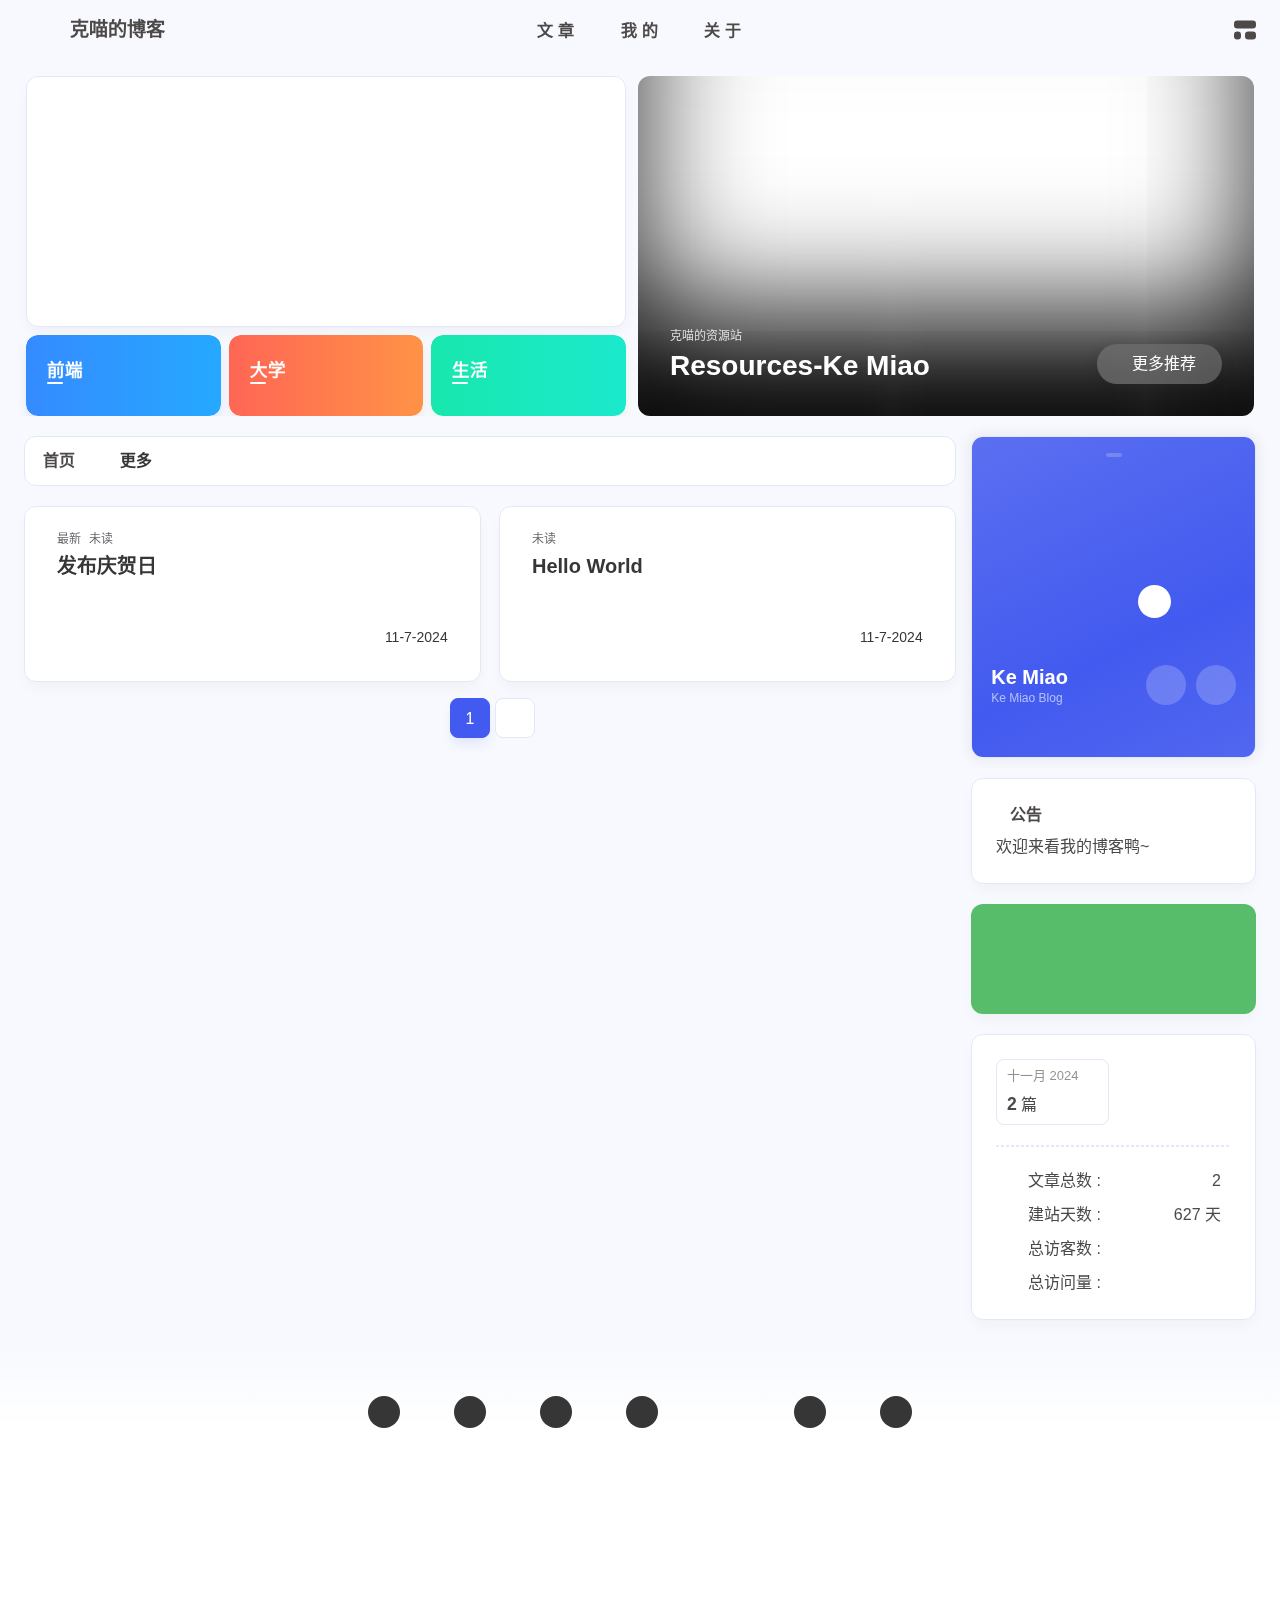
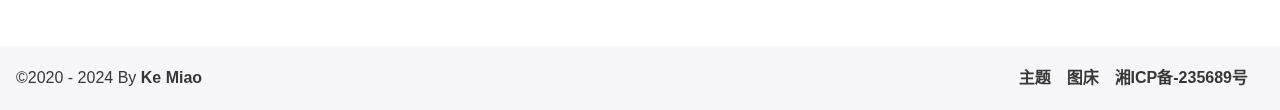
==== commit 16efebee: "Site updated: 2024-11-07 23:45:25" ====
--- a/index.html
+++ b/index.html
@@ -12,7 +12,7 @@
   diytitle: {"enable":true,"leaveTitle":"w(ﾟДﾟ)w 不要走！再看看嘛！","backTitle":"♪(^∇^*)欢迎肥来！"},
   LA51: undefined,
   greetingBox: undefined,
-  twikooEnvId: '',
+  twikooEnvId: 'https://verline.vercel.app/',
   commentBarrageConfig:{"enable":true,"maxBarrage":1,"barrageTime":4000,"accessToken":"","mailMd5":""},
   music_page_default: "nav_music",
   root: '/',
@@ -24,7 +24,7 @@
   algolia: undefined,
   localSearch: undefined,
   translate: {"defaultEncoding":2,"translateDelay":0,"msgToTraditionalChinese":"繁","msgToSimplifiedChinese":"简","rightMenuMsgToTraditionalChinese":"转为繁体","rightMenuMsgToSimplifiedChinese":"转为简体"},
-  noticeOutdate: undefined,
+  noticeOutdate: {"limitDay":365,"position":"top","messagePrev":"It has been","messageNext":"days since the last update, the content of the article may be outdated."},
   highlight: {"plugin":"highlight.js","highlightCopy":true,"highlightLang":true,"highlightHeightLimit":330},
   copy: {
     success: '复制成功',
@@ -67,7 +67,7 @@
   isHome: true,
   isHighlightShrink: false,
   isToc: false,
-  postUpdate: '2024-11-07 22:51:26',
+  postUpdate: '2024-11-07 23:43:59',
   postMainColor: '',
 }</script><noscript><style type="text/css">
   #nav {
@@ -249,7 +249,7 @@
 Deploy to remote sites1$ hexo deploy
 
 More info: Deployment
-</div></div></div><nav id="pagination"><div class="pagination"><span class="page-number current">1</span><div class="toPageGroup"><input id="toPageText" oninput="value=value.replace(/[^0-9]/g,'')" maxlength="3" onkeyup="this.value=this.value.replace(/[^u4e00-u9fa5w]/g,'')" aria-label="toPage"><a id="toPageButton" onclick="anzhiyu.toPage()"><i class="anzhiyufont anzhiyu-icon-angles-right" style="font-weight: inherit; font-size: 1rem;"></i></a></div></div></nav></div><div class="aside-content" id="aside-content"><div class="card-widget card-info"><div class="card-content"><div class="author-info__sayhi" id="author-info__sayhi" onclick="anzhiyu.changeSayHelloText()"></div><div class="author-info-avatar"><img class="avatar-img" src= "[data-uri]" onerror="this.onerror=null,this.src=&quot;/img/404.jpg&quot;" data-lazy-src="https://bu.dusays.com/2024/11/05/6729d52b375b9.jpg" onerror="this.onerror=null;this.src='/img/friend_404.gif'" alt="avatar"/><div class="author-status"><img class="g-status" src= "[data-uri]" onerror="this.onerror=null,this.src=&quot;/img/404.jpg&quot;" data-lazy-src="https://bu.dusays.com/2024/11/07/672c998217440.jpg" alt="status"/></div></div><div class="author-info__description">一个致力于分享资源的博客。</div><div class="author-info__bottom-group"><a class="author-info__bottom-group-left" href="/"><h1 class="author-info__name">Ke Miao</h1><div class="author-info__desc">Ke Miao Blog</div></a><div class="card-info-social-icons is-center"><a class="social-icon faa-parent animated-hover" href="https://github.com/Kemiaojun" target="_blank" title="Github"><i class="anzhiyufont anzhiyu-icon-github"></i></a><a class="social-icon faa-parent animated-hover" href="https://space.bilibili.com/396923563" target="_blank" title="BiliBili"><i class="anzhiyufont anzhiyu-icon-bilibili"></i></a></div></div></div></div><div class="card-widget card-announcement"><div class="item-headline"><i class="anzhiyufont anzhiyu-icon-bullhorn anzhiyu-shake"></i><span>公告</span></div><div class="announcement_content">欢迎来看我的博客鸭~</div></div><div class="card-widget anzhiyu-right-widget" id="card-wechat" onclick="null"><div id="flip-wrapper"><div id="flip-content"><div class="face" style="background: url(https://bu.dusays.com/2023/01/13/63c02edf44033.png) center center / 100% no-repeat"></div><div class="back face" style="background: url(https://bu.dusays.com/2023/05/13/645fa415e8694.png) center center / 100% no-repeat"></div></div></div></div><div class="sticky_layout"><div class="card-widget"><div class="card-archives"><div class="item-headline"><i class="anzhiyufont anzhiyu-icon-archive"></i><span>归档</span></div><ul class="card-archive-list"><li class="card-archive-list-item"><a class="card-archive-list-link" href="/archives/2024/11/"><span class="card-archive-list-date">十一月 2024</span><div class="card-archive-list-count-group"><span class="card-archive-list-count">2</span><span>篇</span></div></a></li></ul></div><hr/><div class="card-webinfo"><div class="item-headline"><i class="anzhiyufont anzhiyu-icon-chart-line"></i><span>网站资讯</span></div><div class="webinfo"><div class="webinfo-item"><div class="webinfo-item-title"><i class="anzhiyufont anzhiyu-icon-file-lines"></i><div class="item-name">文章总数 :</div></div><div class="item-count">2</div></div><div class="webinfo-item"><div class="webinfo-item-title"><i class="anzhiyufont anzhiyu-icon-stopwatch"></i><div class="item-name">建站天数 :</div></div><div class="item-count" id="runtimeshow" data-publishDate="2021-03-31T16:00:00.000Z"><i class="anzhiyufont anzhiyu-icon-spinner anzhiyu-spin"></i></div></div><div class="webinfo-item"><div class="webinfo-item-title"><i class="anzhiyufont anzhiyu-icon-universal-access"></i><div class="item-name">总访客数 :</div></div><div class="item-count" id="busuanzi_value_site_uv"><i class="anzhiyufont anzhiyu-icon-spinner anzhiyu-spin"></i></div></div><div class="webinfo-item"><div class="webinfo-item-title"><i class="anzhiyufont anzhiyu-icon-square-poll-vertical"></i><div class="item-name">总访问量 :</div></div><div class="item-count" id="busuanzi_value_site_pv"><i class="anzhiyufont anzhiyu-icon-spinner anzhiyu-spin"></i></div></div></div></div></div></div></div></div></main><footer id="footer"><div id="footer-wrap"><div id="footer_deal"><a class="deal_link" href="mailto:3149261770@qq.com" title="email"><i class="anzhiyufont anzhiyu-icon-envelope"></i></a><a class="deal_link" target="_blank" rel="noopener" href="https://weibo.com/u/6602486386" title="微博"><i class="anzhiyufont anzhiyu-icon-weibo"></i></a><a class="deal_link" target="_blank" rel="noopener" href="https://www.facebook.com/profile.php?id=61568460051583&amp;mibextid=ZbWKwL" title="facebook"><i class="anzhiyufont anzhiyu-icon-facebook1"></i></a><a class="deal_link" href="/atom.xml" title="RSS"><i class="anzhiyufont anzhiyu-icon-rss"></i></a><img class="footer_mini_logo" title="返回顶部" alt="返回顶部" onclick="anzhiyu.scrollToDest(0, 500)" src= "[data-uri]" onerror="this.onerror=null,this.src=&quot;/img/404.jpg&quot;" data-lazy-src="https://bu.dusays.com/2024/11/05/6729d52b375b9.jpg" size="50px"/><a class="deal_link" target="_blank" rel="noopener" href="https://github.com/Kemiaojun" title="Github"><i class="anzhiyufont anzhiyu-icon-github"></i></a><a class="deal_link" target="_blank" rel="noopener" href="https://space.bilibili.com/396923563" title="Bilibili"><i class="anzhiyufont anzhiyu-icon-bilibili"></i></a></div><div id="workboard"><img class="workSituationImg boardsign" src= "[data-uri]" onerror="this.onerror=null,this.src=&quot;/img/404.jpg&quot;" data-lazy-src="https://img.shields.io/badge/%E5%85%8B%E5%96%B5-%E4%B8%8A%E8%AF%BE%E4%B8%AD~-black?style=for-the-badge&amp;logo=github&amp;logoColor=%23000000&amp;logoSize=auto&amp;labelColor=%23ffffff&amp;color=%23ff0000&amp;cacheSeconds=3600&amp;link=https%3A%2F%2Fgithub.com%2FKemiaojun%2F" alt="距离月入25k也就还差一个大佬带我~" title="距离月入25k也就还差一个大佬带我~"/><div id="runtimeTextTip"></div></div><p id="ghbdages"><a class="github-badge" target="_blank" href="https://github.com/Kemiaojun/" style="margin-inline:5px" data-title="主页" title="主页"><img src= "[data-uri]" onerror="this.onerror=null,this.src=&quot;/img/404.jpg&quot;" data-lazy-src="https://img.shields.io/badge/%E5%8F%91%E5%B8%83-Kemiaofx-white?style=for-the-badge&amp;logo=telegram&amp;logoColor=%231e90ff&amp;logoSize=auto&amp;labelColor=%23808080&amp;color=%235f9ea0&amp;cacheSeconds=3600&amp;link=httrs%3A%2F%2Fkemiaofx.top%2F" alt="主页"/></a><a class="github-badge" target="_blank" href="https://blog.anheyu.com/" style="margin-inline:5px" data-title="本站使用AnZhiYu主题" title="本站使用AnZhiYu主题"><img src= "[data-uri]" onerror="this.onerror=null,this.src=&quot;/img/404.jpg&quot;" data-lazy-src="https://npm.elemecdn.com/anzhiyu-theme-static@1.0.9/img/Theme-AnZhiYu-2E67D3.svg" alt="本站使用AnZhiYu主题"/></a></p></div><div id="footer-bar"><div class="footer-bar-links"><div class="footer-bar-left"><div id="footer-bar-tips"><div class="copyright">&copy;2020 - 2024 By <a class="footer-bar-link" href="/" title="Ke Miao" target="_blank">Ke Miao</a></div></div><div id="footer-type-tips"></div><div class="js-pjax"><script>function subtitleType () {
+</div></div></div><nav id="pagination"><div class="pagination"><span class="page-number current">1</span><div class="toPageGroup"><input id="toPageText" oninput="value=value.replace(/[^0-9]/g,'')" maxlength="3" onkeyup="this.value=this.value.replace(/[^u4e00-u9fa5w]/g,'')" aria-label="toPage"><a id="toPageButton" onclick="anzhiyu.toPage()"><i class="anzhiyufont anzhiyu-icon-angles-right" style="font-weight: inherit; font-size: 1rem;"></i></a></div></div></nav></div><div class="aside-content" id="aside-content"><div class="card-widget card-info"><div class="card-content"><div class="author-info__sayhi" id="author-info__sayhi" onclick="anzhiyu.changeSayHelloText()"></div><div class="author-info-avatar"><img class="avatar-img" src= "[data-uri]" onerror="this.onerror=null,this.src=&quot;/img/404.jpg&quot;" data-lazy-src="https://bu.dusays.com/2024/11/05/6729d52b375b9.jpg" onerror="this.onerror=null;this.src='/img/friend_404.gif'" alt="avatar"/><div class="author-status"><img class="g-status" src= "[data-uri]" onerror="this.onerror=null,this.src=&quot;/img/404.jpg&quot;" data-lazy-src="https://bu.dusays.com/2024/11/07/672c998217440.jpg" alt="status"/></div></div><div class="author-info__description">一个致力于分享资源的博客。</div><div class="author-info__bottom-group"><a class="author-info__bottom-group-left" href="/"><h1 class="author-info__name">Ke Miao</h1><div class="author-info__desc">Ke Miao Blog</div></a><div class="card-info-social-icons is-center"><a class="social-icon faa-parent animated-hover" href="https://github.com/Kemiaojun" target="_blank" title="Github"><i class="anzhiyufont anzhiyu-icon-github"></i></a><a class="social-icon faa-parent animated-hover" href="https://space.bilibili.com/396923563" target="_blank" title="BiliBili"><i class="anzhiyufont anzhiyu-icon-bilibili"></i></a></div></div></div></div><div class="card-widget card-announcement"><div class="item-headline"><i class="anzhiyufont anzhiyu-icon-bullhorn anzhiyu-shake"></i><span>公告</span></div><div class="announcement_content">欢迎来看我的博客鸭~</div></div><div class="card-widget anzhiyu-right-widget" id="card-wechat" onclick="null"><div id="flip-wrapper"><div id="flip-content"><div class="face" style="background: url(https://bu.dusays.com/2023/01/13/63c02edf44033.png) center center / 100% no-repeat"></div><div class="back face" style="background: url(https://bu.dusays.com/2023/05/13/645fa415e8694.png) center center / 100% no-repeat"></div></div></div></div><div class="sticky_layout"><div class="card-widget"><div class="card-archives"><div class="item-headline"><i class="anzhiyufont anzhiyu-icon-archive"></i><span>归档</span></div><ul class="card-archive-list"><li class="card-archive-list-item"><a class="card-archive-list-link" href="/archives/2024/11/"><span class="card-archive-list-date">十一月 2024</span><div class="card-archive-list-count-group"><span class="card-archive-list-count">2</span><span>篇</span></div></a></li></ul></div><hr/><div class="card-webinfo"><div class="item-headline"><i class="anzhiyufont anzhiyu-icon-chart-line"></i><span>网站资讯</span></div><div class="webinfo"><div class="webinfo-item"><div class="webinfo-item-title"><i class="anzhiyufont anzhiyu-icon-file-lines"></i><div class="item-name">文章总数 :</div></div><div class="item-count">2</div></div><div class="webinfo-item"><div class="webinfo-item-title"><i class="anzhiyufont anzhiyu-icon-stopwatch"></i><div class="item-name">建站天数 :</div></div><div class="item-count" id="runtimeshow" data-publishDate="2024-11-06T14:09:06.000Z"><i class="anzhiyufont anzhiyu-icon-spinner anzhiyu-spin"></i></div></div><div class="webinfo-item"><div class="webinfo-item-title"><i class="anzhiyufont anzhiyu-icon-universal-access"></i><div class="item-name">总访客数 :</div></div><div class="item-count" id="busuanzi_value_site_uv"><i class="anzhiyufont anzhiyu-icon-spinner anzhiyu-spin"></i></div></div><div class="webinfo-item"><div class="webinfo-item-title"><i class="anzhiyufont anzhiyu-icon-square-poll-vertical"></i><div class="item-name">总访问量 :</div></div><div class="item-count" id="busuanzi_value_site_pv"><i class="anzhiyufont anzhiyu-icon-spinner anzhiyu-spin"></i></div></div></div></div></div></div></div></div></main><footer id="footer"><div id="footer-wrap"><div id="footer_deal"><a class="deal_link" href="mailto:3149261770@qq.com" title="email"><i class="anzhiyufont anzhiyu-icon-envelope"></i></a><a class="deal_link" target="_blank" rel="noopener" href="https://weibo.com/u/6602486386" title="微博"><i class="anzhiyufont anzhiyu-icon-weibo"></i></a><a class="deal_link" target="_blank" rel="noopener" href="https://www.facebook.com/profile.php?id=61568460051583&amp;mibextid=ZbWKwL" title="facebook"><i class="anzhiyufont anzhiyu-icon-facebook1"></i></a><a class="deal_link" href="/atom.xml" title="RSS"><i class="anzhiyufont anzhiyu-icon-rss"></i></a><img class="footer_mini_logo" title="返回顶部" alt="返回顶部" onclick="anzhiyu.scrollToDest(0, 500)" src= "[data-uri]" onerror="this.onerror=null,this.src=&quot;/img/404.jpg&quot;" data-lazy-src="https://bu.dusays.com/2024/11/05/6729d52b375b9.jpg" size="50px"/><a class="deal_link" target="_blank" rel="noopener" href="https://github.com/Kemiaojun" title="Github"><i class="anzhiyufont anzhiyu-icon-github"></i></a><a class="deal_link" target="_blank" rel="noopener" href="https://space.bilibili.com/396923563" title="Bilibili"><i class="anzhiyufont anzhiyu-icon-bilibili"></i></a></div><div id="workboard"><img class="workSituationImg boardsign" src= "[data-uri]" onerror="this.onerror=null,this.src=&quot;/img/404.jpg&quot;" data-lazy-src="https://img.shields.io/badge/%E5%85%8B%E5%96%B5-%E4%B8%8A%E8%AF%BE%E4%B8%AD~-black?style=for-the-badge&amp;logo=github&amp;logoColor=%23000000&amp;logoSize=auto&amp;labelColor=%23ffffff&amp;color=%23ff0000&amp;cacheSeconds=3600&amp;link=https%3A%2F%2Fgithub.com%2FKemiaojun%2F" alt="距离月入25k也就还差一个大佬带我~" title="距离月入25k也就还差一个大佬带我~"/><div id="runtimeTextTip"></div></div><p id="ghbdages"><a class="github-badge" target="_blank" href="https://github.com/Kemiaojun/" style="margin-inline:5px" data-title="主页" title="主页"><img src= "[data-uri]" onerror="this.onerror=null,this.src=&quot;/img/404.jpg&quot;" data-lazy-src="https://img.shields.io/badge/%E5%8F%91%E5%B8%83-Kemiaofx-white?style=for-the-badge&amp;logo=telegram&amp;logoColor=%231e90ff&amp;logoSize=auto&amp;labelColor=%23808080&amp;color=%235f9ea0&amp;cacheSeconds=3600&amp;link=httrs%3A%2F%2Fkemiaofx.top%2F" alt="主页"/></a><a class="github-badge" target="_blank" href="https://blog.anheyu.com/" style="margin-inline:5px" data-title="本站使用AnZhiYu主题" title="本站使用AnZhiYu主题"><img src= "[data-uri]" onerror="this.onerror=null,this.src=&quot;/img/404.jpg&quot;" data-lazy-src="https://npm.elemecdn.com/anzhiyu-theme-static@1.0.9/img/Theme-AnZhiYu-2E67D3.svg" alt="本站使用AnZhiYu主题"/></a></p></div><div id="footer-bar"><div class="footer-bar-links"><div class="footer-bar-left"><div id="footer-bar-tips"><div class="copyright">&copy;2020 - 2024 By <a class="footer-bar-link" href="/" title="Ke Miao" target="_blank">Ke Miao</a></div></div><div id="footer-type-tips"></div><div class="js-pjax"><script>function subtitleType () {
   fetch('https://v1.hitokoto.cn')
     .then(response => response.json())
     .then(data => {
